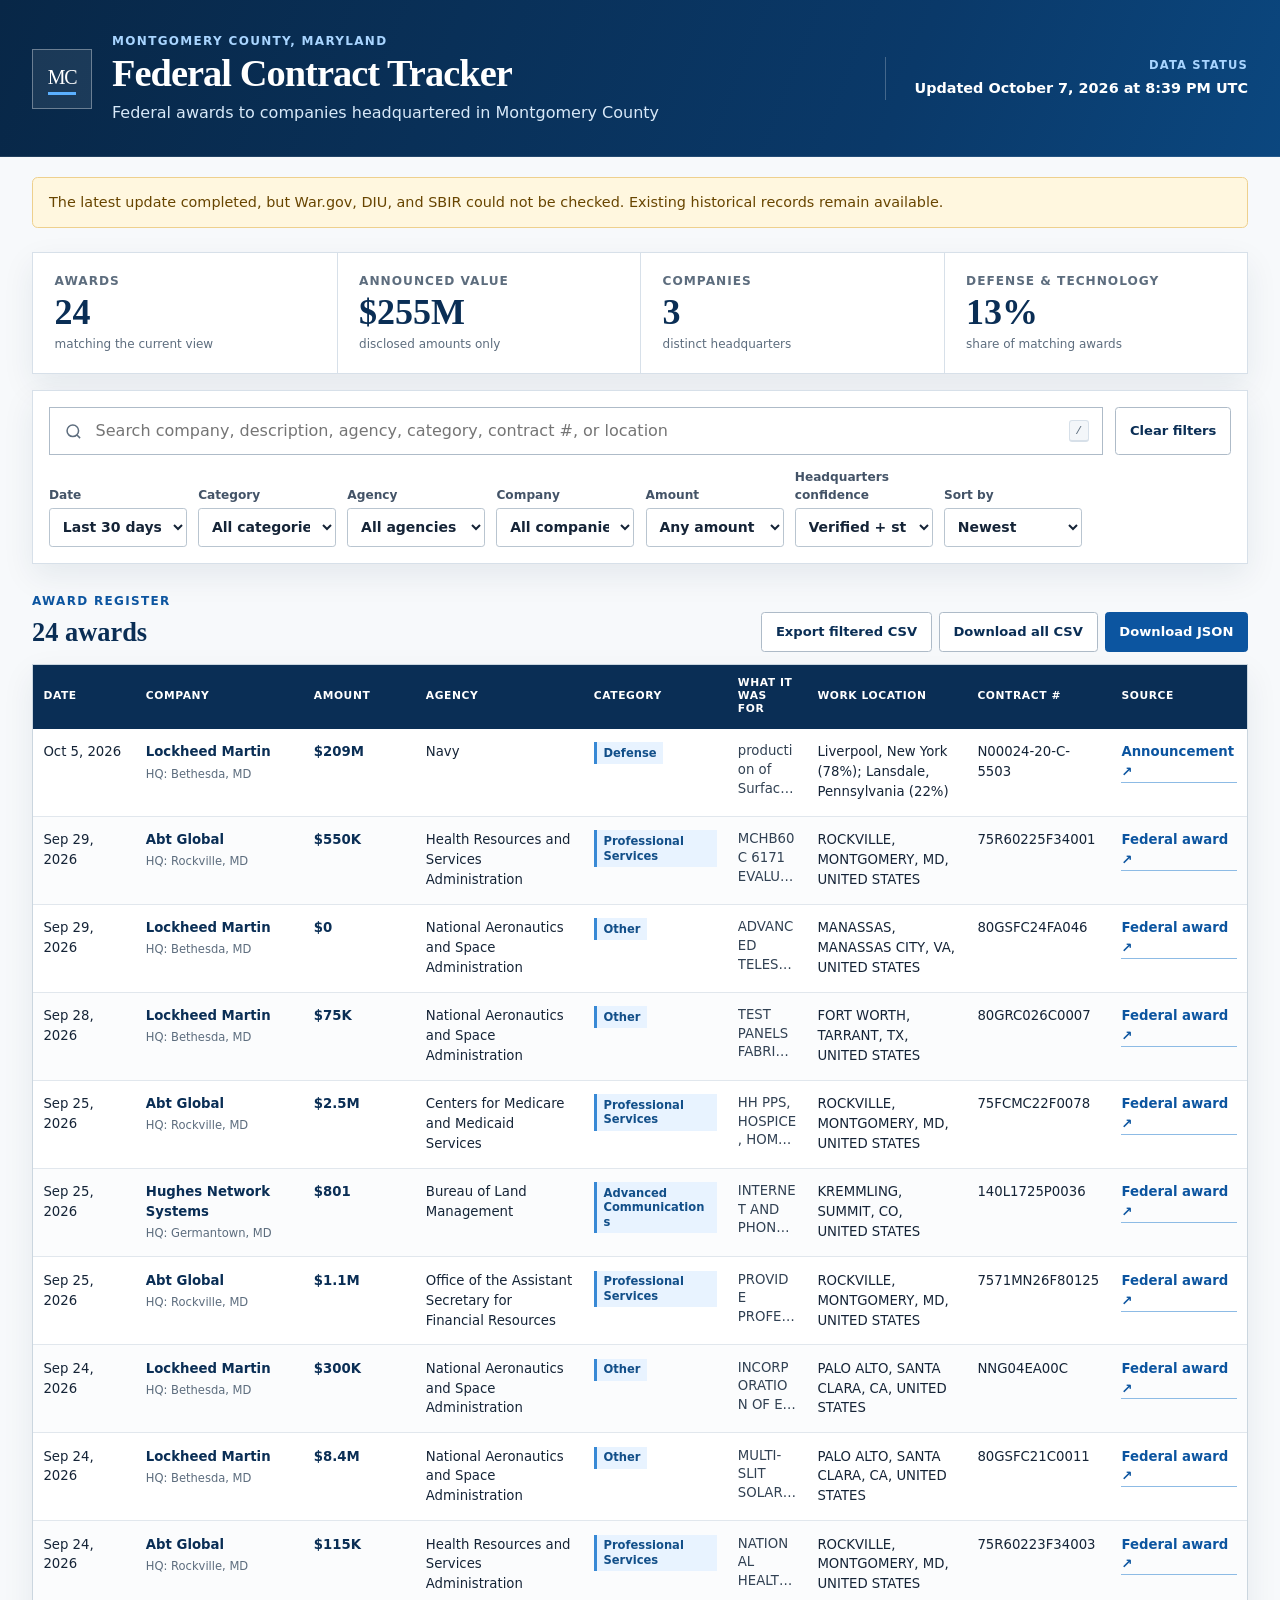
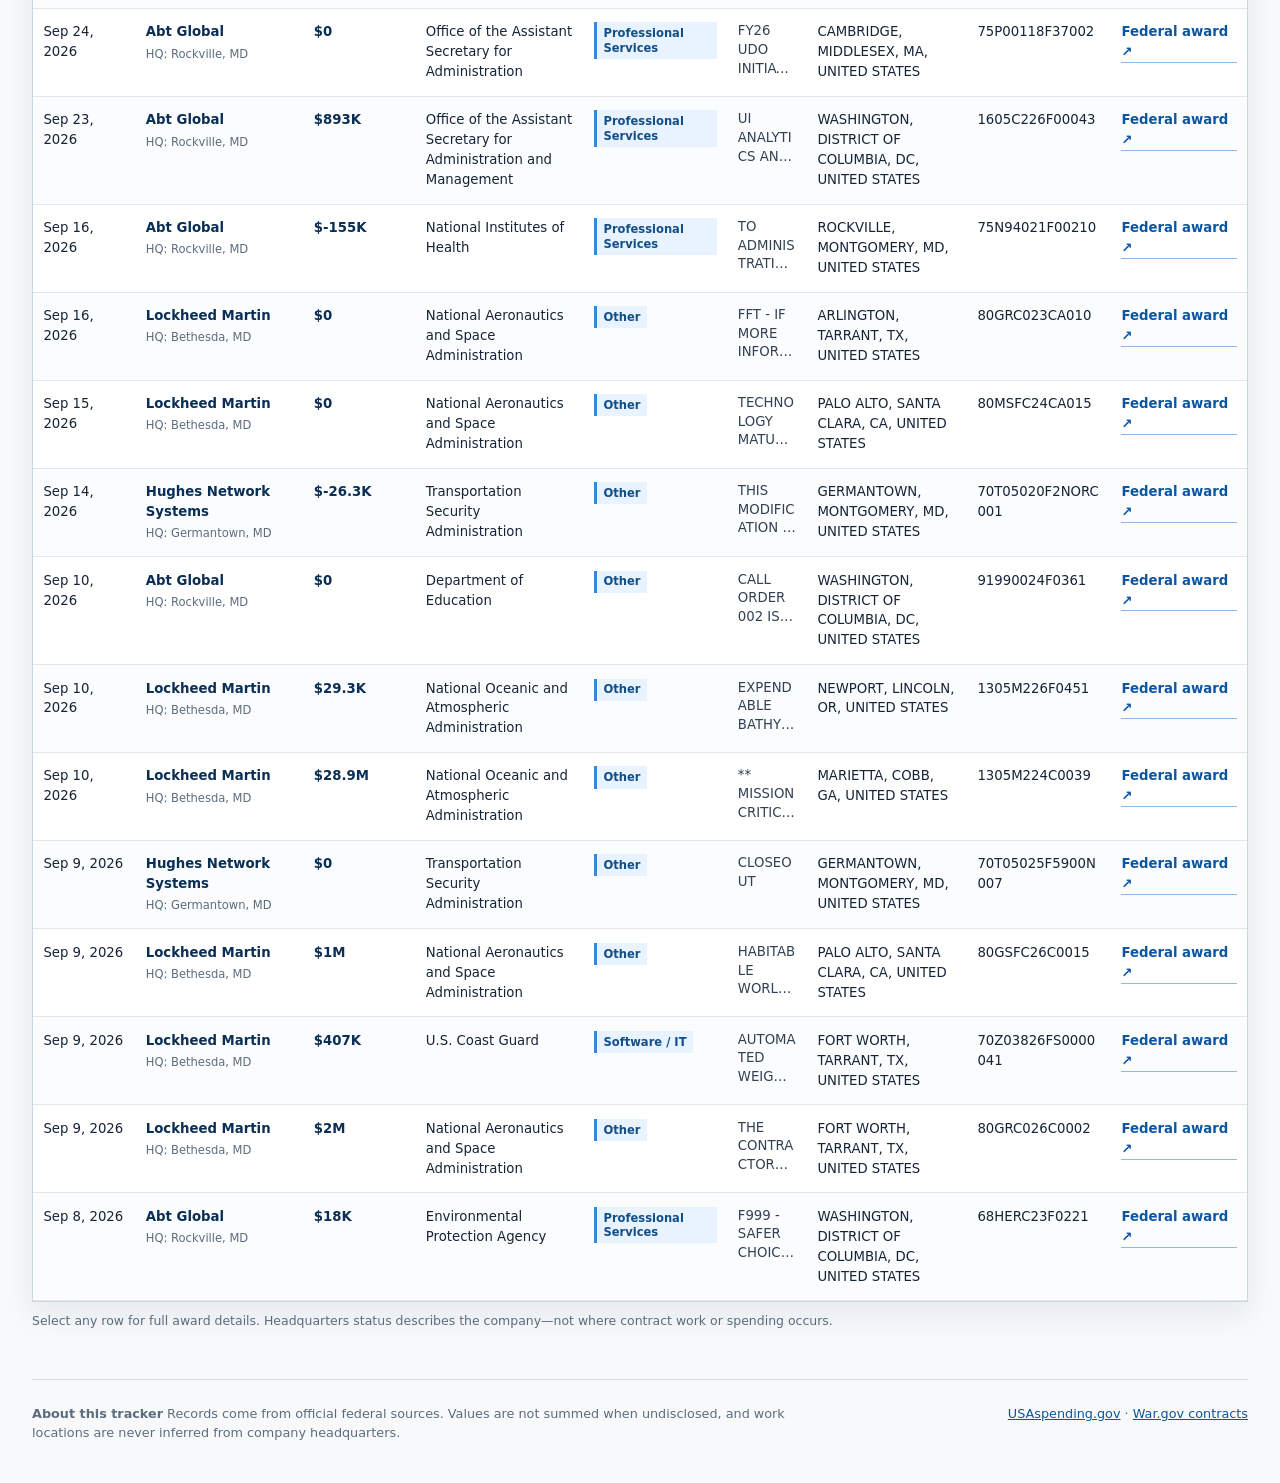
==== site/index.html @ dacb2fce "Initial public release" ====
<!doctype html>
<html lang="en">
<head>
  <meta charset="utf-8">
  <meta name="viewport" content="width=device-width, initial-scale=1">
  <meta name="description" content="Search federal awards to companies headquartered in Montgomery County, Maryland.">
  <title>Montgomery County Federal Contract Tracker</title>
  <link rel="icon" type="image/svg+xml" href="data:image/svg+xml,%3Csvg xmlns='http://www.w3.org/2000/svg' viewBox='0 0 32 32'%3E%3Crect width='32' height='32' rx='7' fill='%230b2f57'/%3E%3Cpath d='M8 9h16v4H8zm2 6h12v9H10z' fill='%23fff'/%3E%3Cpath d='M14 18h4v6h-4z' fill='%232c85df'/%3E%3C/svg%3E">
  <link rel="stylesheet" href="./styles.css?v=1.0.2">
  <script src="./app.js?v=1.0.3" defer></script>
</head>
<body>
  <a class="skip-link" href="#results">Skip to awards</a>
  <header class="masthead">
    <div class="brand-mark" aria-hidden="true"><span>MC</span></div>
    <div class="title-block">
      <p class="eyebrow">Montgomery County, Maryland</p>
      <h1>Federal Contract Tracker</h1>
      <p class="subtitle">Federal awards to companies headquartered in Montgomery County</p>
    </div>
    <div class="freshness" aria-live="polite">
      <span class="freshness-label">Data status</span>
      <strong id="last-updated">Loading…</strong>
    </div>
  </header>

  <main>
    <section class="status-banner" id="source-warning" hidden aria-live="polite"></section>

    <section class="metrics" aria-label="Filtered award summary">
      <article><span>Awards</span><strong id="metric-awards">—</strong><small>matching the current view</small></article>
      <article><span>Announced value</span><strong id="metric-value">—</strong><small>disclosed amounts only</small></article>
      <article><span>Companies</span><strong id="metric-companies">—</strong><small>distinct headquarters</small></article>
      <article><span>Defense &amp; technology</span><strong id="metric-tech">—</strong><small>share of matching awards</small></article>
    </section>

    <section class="workspace" aria-label="Contract search and filters">
      <div class="search-row">
        <label class="search-field">
          <span class="sr-only">Search contracts</span>
          <svg aria-hidden="true" viewBox="0 0 24 24"><path d="m21 21-4.4-4.4m2.4-5.1a7.5 7.5 0 1 1-15 0 7.5 7.5 0 0 1 15 0Z"/></svg>
          <input id="search" type="search" placeholder="Search company, description, agency, category, contract #, or location">
          <kbd>/</kbd>
        </label>
        <button class="secondary-button" id="clear-filters" type="button">Clear filters</button>
      </div>

      <div class="filters">
        <label>Date
          <select id="date-filter">
            <option value="30">Last 30 days</option><option value="0">Today</option><option value="7">Last 7 days</option>
            <option value="ytd">Year to date</option><option value="all">All time</option><option value="custom">Custom dates</option>
          </select>
        </label>
        <div class="custom-dates" id="custom-dates" hidden>
          <label>From<input id="date-from" type="date"></label>
          <label>To<input id="date-to" type="date"></label>
        </div>
        <label>Category<select id="category-filter"><option value="">All categories</option></select></label>
        <label>Agency<select id="agency-filter"><option value="">All agencies</option></select></label>
        <label>Company<select id="company-filter"><option value="">All companies</option></select></label>
        <label>Amount
          <select id="amount-filter"><option value="0">Any amount</option><option value="1000000">Over $1M</option><option value="10000000">Over $10M</option><option value="50000000">Over $50M</option><option value="100000000">Over $100M</option></select>
        </label>
        <label>Headquarters confidence
          <select id="hq-filter"><option value="verified">Verified only</option><option value="strong" selected>Verified + strong</option><option value="all">Include needs review</option></select>
        </label>
        <label>Sort by
          <select id="sort-filter"><option value="newest">Newest</option><option value="oldest">Oldest</option><option value="largest">Largest value</option><option value="smallest">Smallest value</option><option value="company">Company name</option><option value="agency">Agency</option></select>
        </label>
      </div>
    </section>

    <section class="results-section" id="results" tabindex="-1">
      <div class="results-heading">
        <div><p class="section-kicker">Award register</p><h2 id="result-count">Loading awards…</h2></div>
        <div class="download-actions">
          <button class="secondary-button" id="download-filtered" type="button">Export filtered CSV</button>
          <a class="secondary-button" id="download-csv" href="#" download>Download all CSV</a>
          <a class="primary-button" id="download-json" href="#" download>Download JSON</a>
        </div>
      </div>

      <div class="table-shell">
        <table>
          <thead><tr><th>Date</th><th>Company</th><th>Amount</th><th>Agency</th><th>Category</th><th>What it was for</th><th>Work location</th><th>Contract #</th><th>Source</th></tr></thead>
          <tbody id="contract-rows"></tbody>
        </table>
        <div class="empty-state" id="empty-state" hidden>
          <div aria-hidden="true">⌕</div><h3>No awards match this view</h3><p>Try a wider date range or clear one of the filters.</p>
        </div>
        <div class="loading-state" id="loading-state"><span></span><p>Loading federal award data…</p></div>
      </div>
      <p class="table-note">Select any row for full award details. Headquarters status describes the company—not where contract work or spending occurs.</p>
    </section>
  </main>

  <footer>
    <p><strong>About this tracker</strong> Records come from official federal sources. Values are not summed when undisclosed, and work locations are never inferred from company headquarters.</p>
    <p><a href="https://www.usaspending.gov/" target="_blank" rel="noopener noreferrer">USAspending.gov</a> · <a href="https://www.war.gov/News/Contracts/" target="_blank" rel="noopener noreferrer">War.gov contracts</a></p>
  </footer>

  <dialog id="detail-dialog" aria-labelledby="detail-title">
    <div class="dialog-topline"><span>Award detail</span><button id="dialog-close" type="button" aria-label="Close award details">×</button></div>
    <div id="detail-content"></div>
  </dialog>

  <template id="row-template">
    <tr tabindex="0" role="button" aria-label="Open award details">
      <td data-cell="date"></td><td data-cell="company"></td><td data-cell="amount"></td><td data-cell="agency"></td>
      <td data-cell="category"></td><td data-cell="description"></td><td data-cell="location"></td><td data-cell="contract"></td><td data-cell="source"></td>
    </tr>
  </template>
</body>
</html>
---- site/styles.css ----
:root {
  color-scheme: light;
  --ink: #152437;
  --muted: #5d6d7e;
  --navy: #0a2e55;
  --blue: #176bc2;
  --blue-dark: #0c55a0;
  --sky: #e8f3ff;
  --line: #d7e0e9;
  --soft: #f3f6f9;
  --white: #fff;
  --warning: #8b5c00;
  --warning-bg: #fff7df;
  --shadow: 0 12px 30px rgba(18, 48, 78, .08);
  font-family: Inter, ui-sans-serif, system-ui, -apple-system, BlinkMacSystemFont, "Segoe UI", sans-serif;
}
* { box-sizing: border-box; }
html { scroll-behavior: smooth; }
body { margin: 0; min-width: 320px; background: #f7f9fb; color: var(--ink); font-size: 1rem; line-height: 1.5; }
button, input, select { font: inherit; }
a { color: var(--blue-dark); }
button, a { -webkit-tap-highlight-color: transparent; }
.skip-link { position: fixed; z-index: 50; top: 1rem; left: 1rem; transform: translateY(-200%); background: var(--navy); color: white; padding: .65rem .9rem; border-radius: .35rem; }
.skip-link:focus { transform: none; }
.masthead { min-height: 9.5rem; padding: 2rem max(2rem, calc((100vw - 1500px)/2)); background: linear-gradient(112deg, #082747, #0a3969 70%, #0b477f); color: white; display: grid; grid-template-columns: auto 1fr auto; gap: 1.25rem; align-items: center; box-shadow: inset 0 -1px rgba(255,255,255,.1); }
.brand-mark { width: 3.75rem; height: 3.75rem; display: grid; place-items: center; border: 1px solid rgba(255,255,255,.35); background: rgba(255,255,255,.08); }
.brand-mark span { font-family: Georgia, serif; font-size: 1.25rem; letter-spacing: -.06em; border-bottom: 3px solid #5bb0ff; }
.eyebrow, .section-kicker { margin: 0 0 .2rem; text-transform: uppercase; letter-spacing: .11em; font-size: .75rem; font-weight: 800; }
.eyebrow { color: #a9d5ff; }
h1 { font-family: Georgia, "Times New Roman", serif; font-size: clamp(1.8rem, 3vw, 2.7rem); line-height: 1.08; margin: 0; font-weight: 600; letter-spacing: -.025em; }
.subtitle { margin: .4rem 0 0; color: #d8e9f9; }
.freshness { text-align: right; padding-left: 1.75rem; border-left: 1px solid rgba(255,255,255,.24); }
.freshness-label { display: block; color: #a9d5ff; text-transform: uppercase; letter-spacing: .1em; font-size: .72rem; font-weight: 800; }
.freshness strong { display: block; margin-top: .25rem; font-size: .9rem; }
main { width: min(1500px, calc(100% - 4rem)); margin: 0 auto; }
.status-banner { margin-top: 1.25rem; border: 1px solid #eed08d; background: var(--warning-bg); color: #684500; padding: .85rem 1rem; border-radius: .35rem; font-size: .9rem; }
.metrics { display: grid; grid-template-columns: repeat(4, 1fr); border: 1px solid var(--line); background: var(--white); box-shadow: var(--shadow); margin: 1.5rem 0 1rem; }
.metrics article { padding: 1.2rem 1.35rem; min-width: 0; }
.metrics article + article { border-left: 1px solid var(--line); }
.metrics span, .metrics small { display: block; color: var(--muted); }
.metrics span { font-size: .76rem; text-transform: uppercase; letter-spacing: .08em; font-weight: 800; }
.metrics strong { display: block; margin: .2rem 0 .15rem; color: var(--navy); font-family: Georgia, serif; font-size: clamp(1.65rem, 3vw, 2.25rem); font-variant-numeric: tabular-nums; line-height: 1.1; }
.metrics small { font-size: .75rem; }
.workspace { background: var(--white); border: 1px solid var(--line); padding: 1rem; box-shadow: var(--shadow); }
.search-row { display: grid; grid-template-columns: 1fr auto; gap: .75rem; }
.search-field { display: grid; grid-template-columns: 1.35rem 1fr auto; gap: .65rem; align-items: center; border: 1px solid #aebbc8; padding: 0 .85rem; background: white; }
.search-field:focus-within { outline: 3px solid rgba(23,107,194,.16); border-color: var(--blue); }
.search-field svg { width: 1.15rem; fill: none; stroke: var(--muted); stroke-width: 2; }
.search-field input { min-width: 0; border: 0; outline: 0; padding: .7rem 0; color: var(--ink); }
kbd { border: 1px solid var(--line); border-bottom-width: 2px; background: var(--soft); color: var(--muted); border-radius: .2rem; padding: .05rem .35rem; font-size: .72rem; }
.filters { display: grid; grid-template-columns: repeat(8, minmax(8rem, 1fr)); gap: .7rem; margin-top: .8rem; align-items: end; }
.filters label { min-width: 0; display: grid; gap: .25rem; color: #435367; font-size: .76rem; font-weight: 750; }
select, input[type="date"] { width: 100%; min-height: 2.4rem; border: 1px solid #b9c5d0; border-radius: .2rem; background: white; color: var(--ink); padding: .45rem .55rem; font-size: .875rem; }
select:focus, input:focus, button:focus-visible, a:focus-visible, tr:focus-visible { outline: 3px solid rgba(23,107,194,.22); outline-offset: 1px; }
.custom-dates { display: grid; grid-template-columns: 1fr 1fr; gap: .5rem; grid-column: span 2; }
.primary-button, .secondary-button { min-height: 2.55rem; display: inline-flex; align-items: center; justify-content: center; padding: .55rem .85rem; border-radius: .22rem; font-size: .82rem; font-weight: 780; text-decoration: none; cursor: pointer; white-space: nowrap; }
.primary-button { background: var(--blue-dark); border: 1px solid var(--blue-dark); color: white; }
.primary-button:hover { background: #064680; }
.secondary-button { background: white; border: 1px solid #aebbc8; color: var(--navy); }
.secondary-button:hover { background: var(--soft); }
.results-section { margin-top: 1.75rem; }
.results-heading { display: flex; justify-content: space-between; align-items: end; gap: 1rem; margin-bottom: .7rem; }
.section-kicker { color: var(--blue-dark); }
h2 { margin: .05rem 0 0; color: var(--navy); font-family: Georgia, serif; font-size: 1.65rem; font-weight: 600; }
.download-actions { display: flex; flex-wrap: wrap; gap: .45rem; justify-content: flex-end; }
.table-shell { position: relative; min-height: 18rem; background: white; border: 1px solid #cbd6df; overflow-x: auto; box-shadow: var(--shadow); }
table { width: 100%; border-collapse: collapse; table-layout: fixed; font-size: .83rem; }
thead { background: var(--navy); color: white; position: sticky; top: 0; z-index: 1; }
th { padding: .8rem .65rem; text-align: left; text-transform: uppercase; letter-spacing: .055em; font-size: .67rem; line-height: 1.2; }
th:nth-child(1) { width: 6.4rem; } th:nth-child(2) { width: 10.5rem; } th:nth-child(3) { width: 7rem; } th:nth-child(4) { width: 10.5rem; }
th:nth-child(5) { width: 9rem; } th:nth-child(6) { width: 22%; } th:nth-child(7) { width: 10rem; } th:nth-child(8) { width: 9rem; } th:nth-child(9) { width: 8.5rem; }
tbody tr { border-bottom: 1px solid #e1e7ed; cursor: pointer; transition: background .12s ease; }
tbody tr:nth-child(even) { background: #fbfcfd; }
tbody tr:hover, tbody tr:focus { background: #edf6ff; }
td { padding: .85rem .65rem; vertical-align: top; overflow-wrap: anywhere; }
td[data-cell="amount"] { color: var(--navy); font-weight: 800; font-variant-numeric: tabular-nums; white-space: nowrap; }
.company-name { color: var(--navy); font-weight: 800; }
.hq-mini { display: block; margin-top: .2rem; color: var(--muted); font-size: .72rem; }
.category-tag { display: inline-block; background: var(--sky); color: #124f89; border-left: 3px solid #3889d5; padding: .24rem .42rem; font-size: .72rem; font-weight: 750; line-height: 1.25; }
.description-cell { color: #314153; line-height: 1.4; display: -webkit-box; -webkit-line-clamp: 3; -webkit-box-orient: vertical; overflow: hidden; }
.source-link { display: inline-flex; color: var(--blue-dark); font-weight: 780; text-decoration: none; border-bottom: 1px solid #8dbbe5; }
.source-link:hover { border-bottom-color: var(--blue-dark); }
.empty-state, .loading-state { min-height: 18rem; display: grid; align-content: center; justify-items: center; text-align: center; padding: 2rem; color: var(--muted); }
.empty-state div { font-size: 2rem; color: var(--blue); }
.empty-state h3 { margin: .5rem 0 0; color: var(--navy); }
.empty-state p, .loading-state p { margin: .25rem 0 0; }
.loading-state span { width: 1.75rem; height: 1.75rem; border: 3px solid #cde2f5; border-top-color: var(--blue); border-radius: 50%; animation: spin .75s linear infinite; }
@keyframes spin { to { transform: rotate(360deg); } }
.table-note { margin: .65rem 0 0; color: var(--muted); font-size: .78rem; }
footer { width: min(1500px, calc(100% - 4rem)); margin: 3rem auto 0; padding: 1.5rem 0 2.5rem; border-top: 1px solid var(--line); color: var(--muted); display: flex; justify-content: space-between; gap: 2rem; font-size: .8rem; }
footer p { max-width: 50rem; margin: 0; }
dialog { width: min(900px, calc(100% - 2rem)); max-height: calc(100vh - 2rem); border: 0; padding: 0; color: var(--ink); box-shadow: 0 30px 80px rgba(6,31,58,.35); }
dialog::backdrop { background: rgba(4,22,41,.63); backdrop-filter: blur(2px); }
.dialog-topline { display: flex; align-items: center; justify-content: space-between; padding: .7rem 1.15rem; background: var(--navy); color: white; text-transform: uppercase; letter-spacing: .09em; font-size: .72rem; font-weight: 800; }
.dialog-topline button { width: 2rem; height: 2rem; border: 0; color: white; background: transparent; font-size: 1.7rem; line-height: 1; cursor: pointer; }
.detail-body { padding: 1.5rem; }
.detail-title-row { display: flex; justify-content: space-between; align-items: start; gap: 1.2rem; padding-bottom: 1.25rem; border-bottom: 1px solid var(--line); }
.detail-title-row h2 { font-size: 2rem; }
.detail-title-row p { margin: .35rem 0 0; color: var(--muted); }
.detail-amount { font-family: Georgia, serif; font-size: 2rem; color: var(--navy); font-weight: 700; white-space: nowrap; }
.detail-grid { display: grid; grid-template-columns: repeat(3, 1fr); gap: 0; border: 1px solid var(--line); margin: 1.25rem 0; }
.detail-field { padding: .8rem; min-width: 0; border-right: 1px solid var(--line); border-bottom: 1px solid var(--line); }
.detail-field:nth-child(3n) { border-right: 0; }
.detail-field dt { color: var(--muted); text-transform: uppercase; letter-spacing: .07em; font-size: .68rem; font-weight: 800; }
.detail-field dd { margin: .2rem 0 0; overflow-wrap: anywhere; font-size: .9rem; }
.detail-description h3, .source-list h3 { color: var(--navy); margin: 0 0 .35rem; font-family: Georgia, serif; }
.detail-description p { margin: 0; }
.source-list { margin-top: 1.25rem; padding-top: 1.1rem; border-top: 1px solid var(--line); }
.source-list-links { display: flex; flex-wrap: wrap; gap: .55rem; margin-top: .6rem; }
.confidence { display: inline-block; border-radius: 99px; padding: .12rem .45rem; background: #e8f4ed; color: #28613d; font-size: .76rem; font-weight: 800; text-transform: capitalize; }
.sr-only { position: absolute; width: 1px; height: 1px; padding: 0; margin: -1px; overflow: hidden; clip: rect(0,0,0,0); white-space: nowrap; border: 0; }
[hidden] { display: none !important; }
@media (max-width: 1180px) {
  .filters { grid-template-columns: repeat(4, 1fr); }
  table { min-width: 1180px; }
}
@media (max-width: 760px) {
  .masthead { padding: 1.35rem 1rem; grid-template-columns: auto 1fr; min-height: 0; }
  .brand-mark { width: 3rem; height: 3rem; }
  .freshness { grid-column: 1 / -1; border: 0; border-top: 1px solid rgba(255,255,255,.2); padding: .65rem 0 0; text-align: left; display: flex; gap: .55rem; align-items: baseline; }
  .freshness strong { margin: 0; }
  main, footer { width: min(100% - 1.25rem, 1500px); }
  .metrics { grid-template-columns: 1fr 1fr; }
  .metrics article:nth-child(3) { border-left: 0; border-top: 1px solid var(--line); }
  .metrics article:nth-child(4) { border-top: 1px solid var(--line); }
  .metrics article { padding: .9rem; }
  .search-row { grid-template-columns: 1fr; }
  .filters { grid-template-columns: 1fr 1fr; }
  .custom-dates { grid-column: span 2; }
  .results-heading { align-items: start; flex-direction: column; }
  .download-actions { justify-content: flex-start; }
  .table-shell { overflow: visible; border: 0; background: transparent; box-shadow: none; }
  table, tbody { display: block; min-width: 0; }
  thead { display: none; }
  tbody { display: grid; gap: .7rem; }
  tbody tr { display: grid; grid-template-columns: 1fr auto; gap: .55rem 1rem; padding: 1rem; background: white !important; border: 1px solid var(--line); box-shadow: 0 5px 15px rgba(18,48,78,.05); }
  td { display: block; padding: 0; }
  td[data-cell="date"] { color: var(--muted); font-size: .75rem; }
  td[data-cell="company"] { grid-column: 1; font-size: 1rem; }
  td[data-cell="amount"] { grid-column: 2; grid-row: 1 / span 2; font-size: 1.1rem; }
  td[data-cell="agency"], td[data-cell="category"] { grid-column: span 1; }
  td[data-cell="description"], td[data-cell="location"] { grid-column: 1 / -1; }
  td[data-cell="contract"] { color: var(--muted); font-size: .75rem; }
  td[data-cell="source"] { text-align: right; }
  .detail-title-row { display: block; }
  .detail-amount { margin-top: .8rem; }
  .detail-grid { grid-template-columns: 1fr 1fr; }
  .detail-field:nth-child(3n) { border-right: 1px solid var(--line); }
  .detail-field:nth-child(2n) { border-right: 0; }
  footer { display: block; }
  footer p + p { margin-top: .75rem; }
}
@media (max-width: 470px) {
  .subtitle { font-size: .84rem; }
  .filters { grid-template-columns: 1fr; }
  .custom-dates { grid-column: 1; }
  .detail-grid { grid-template-columns: 1fr; }
  .detail-field, .detail-field:nth-child(3n) { border-right: 0; }
}
@media (prefers-reduced-motion: reduce) { * { scroll-behavior: auto !important; } .loading-state span { animation-duration: 1.5s; } }
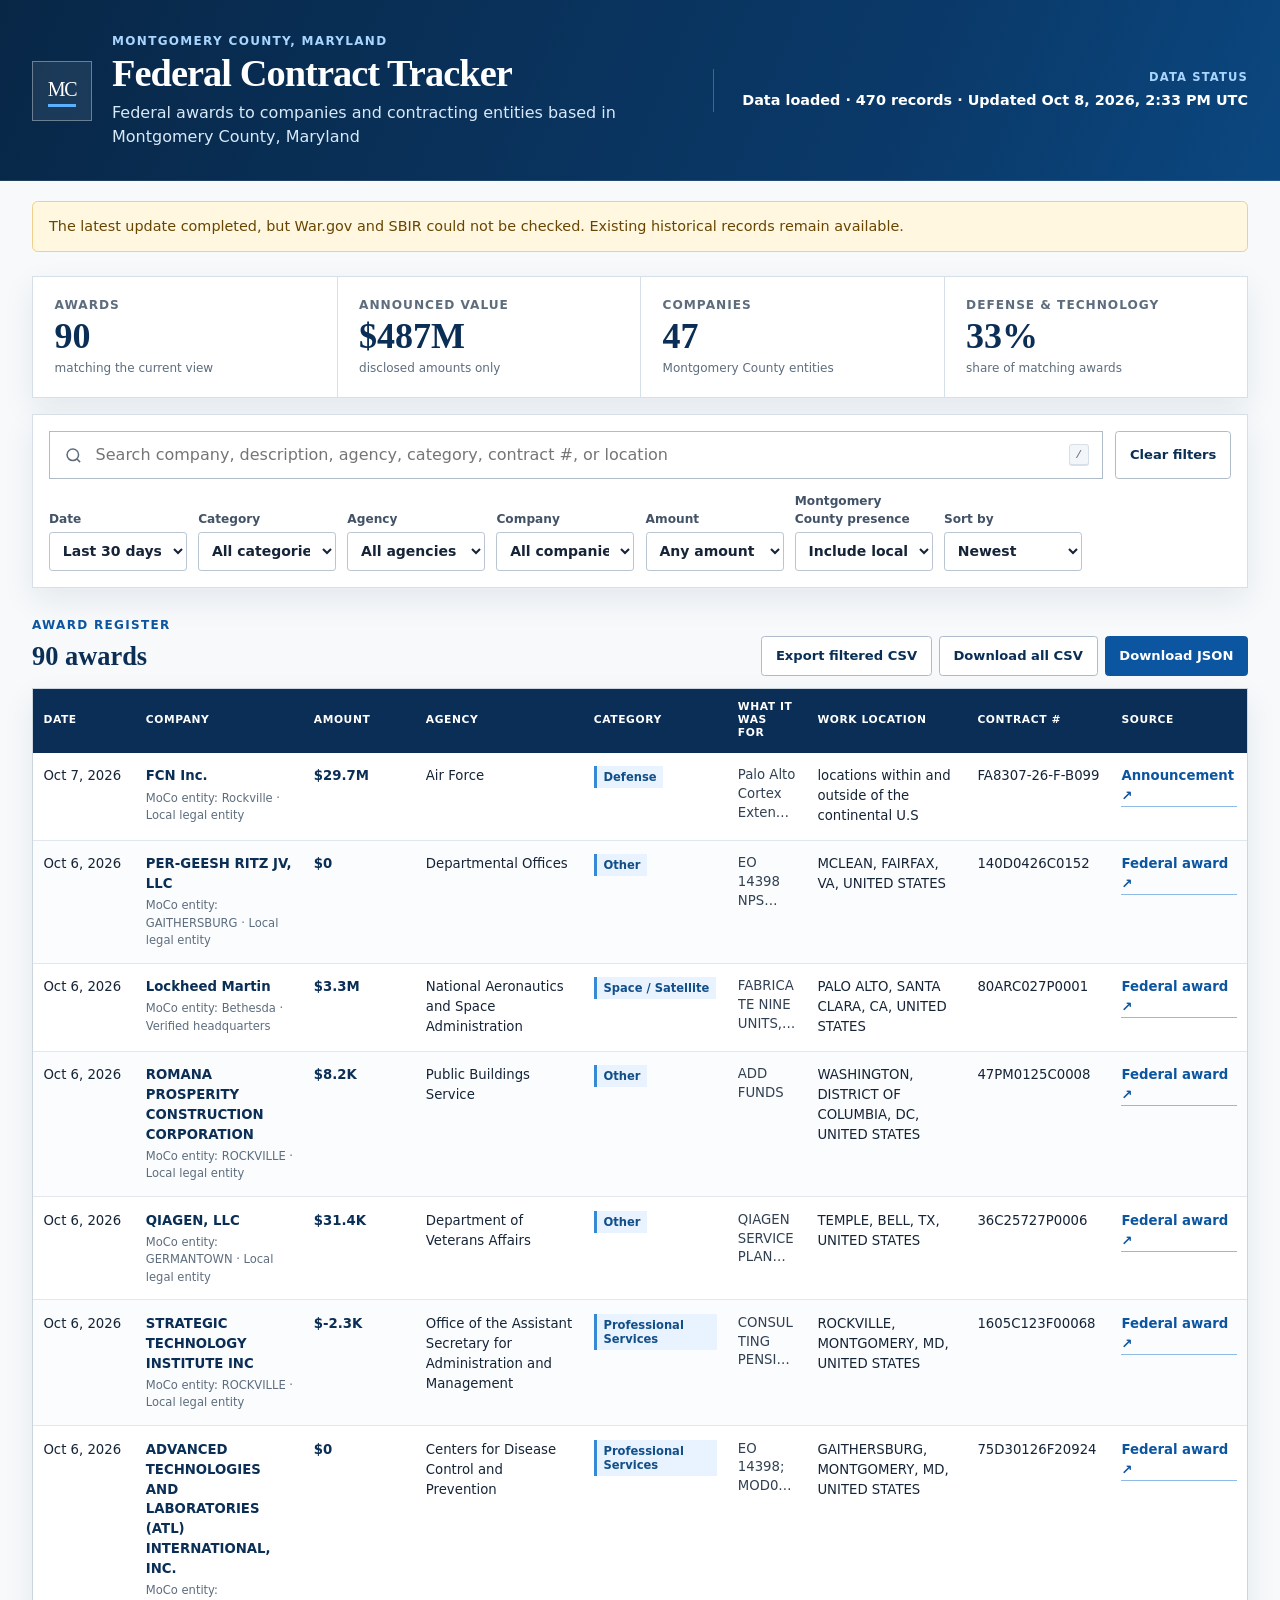
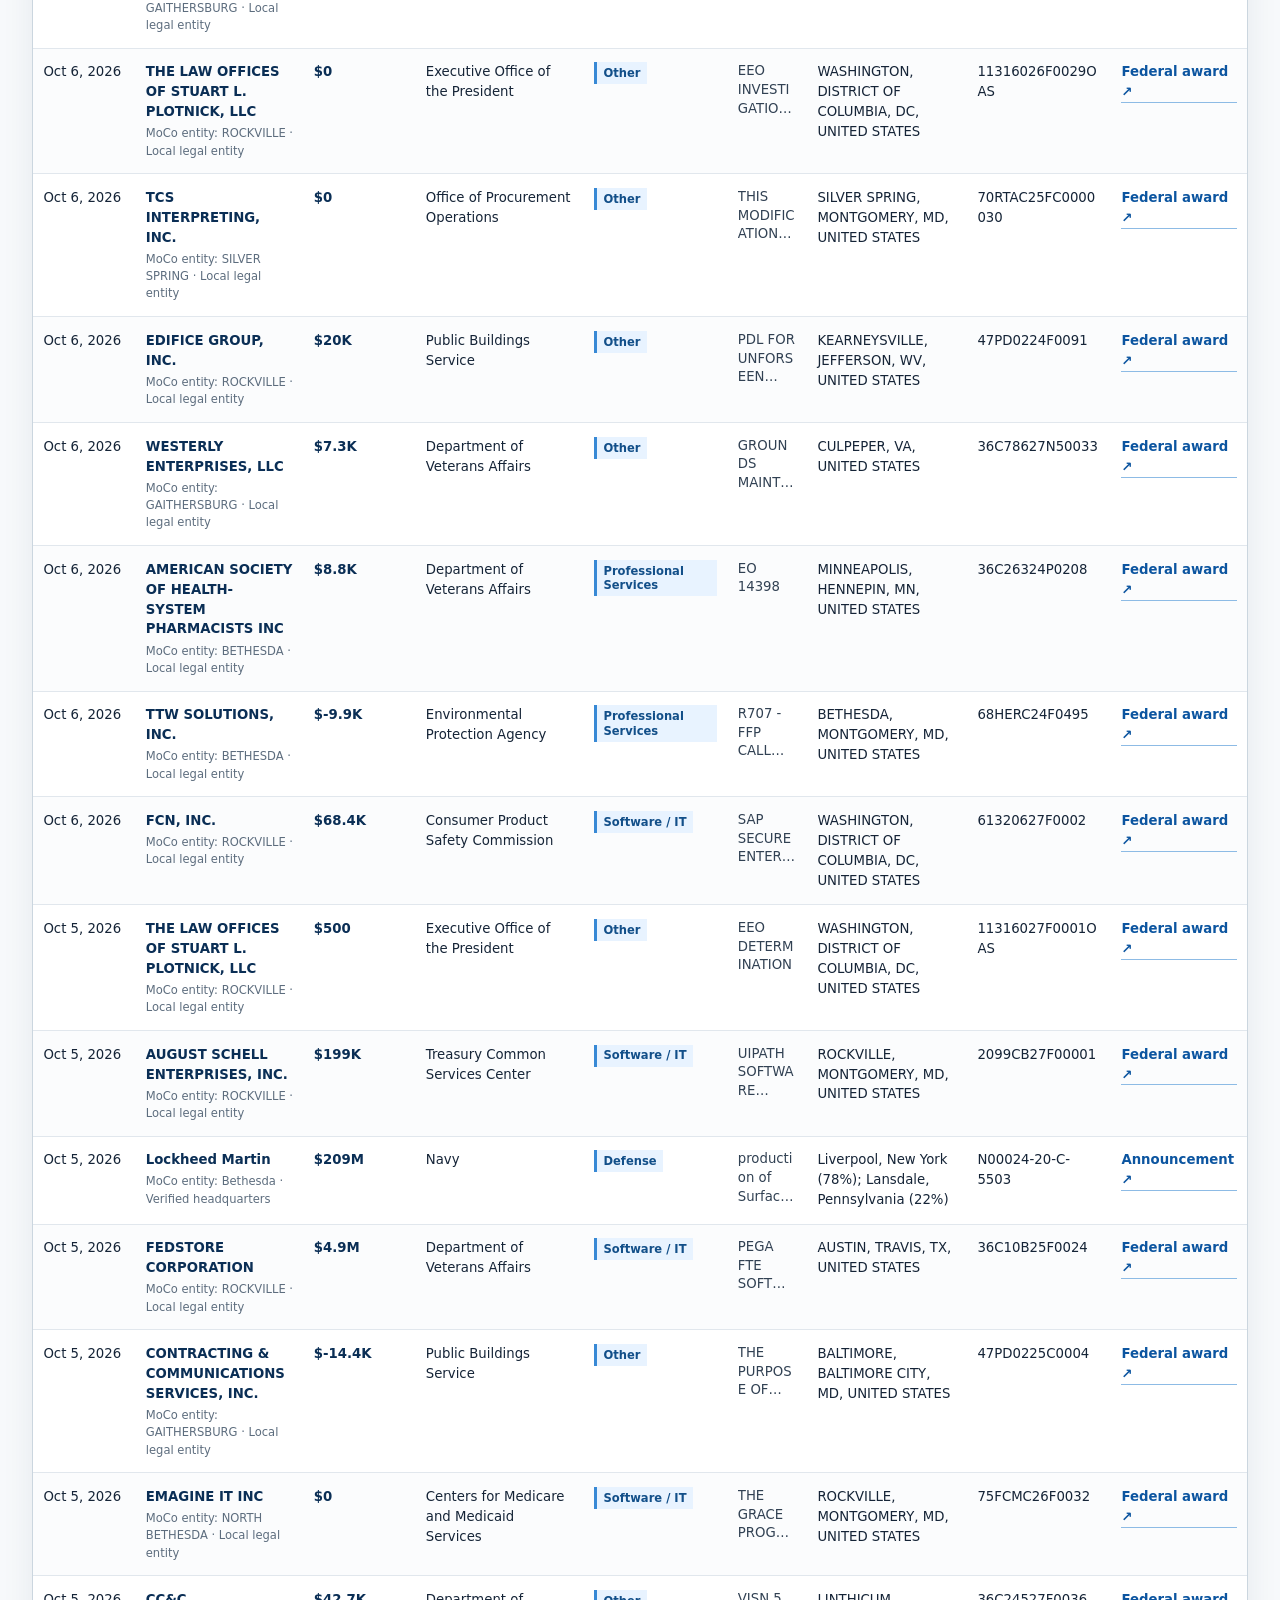
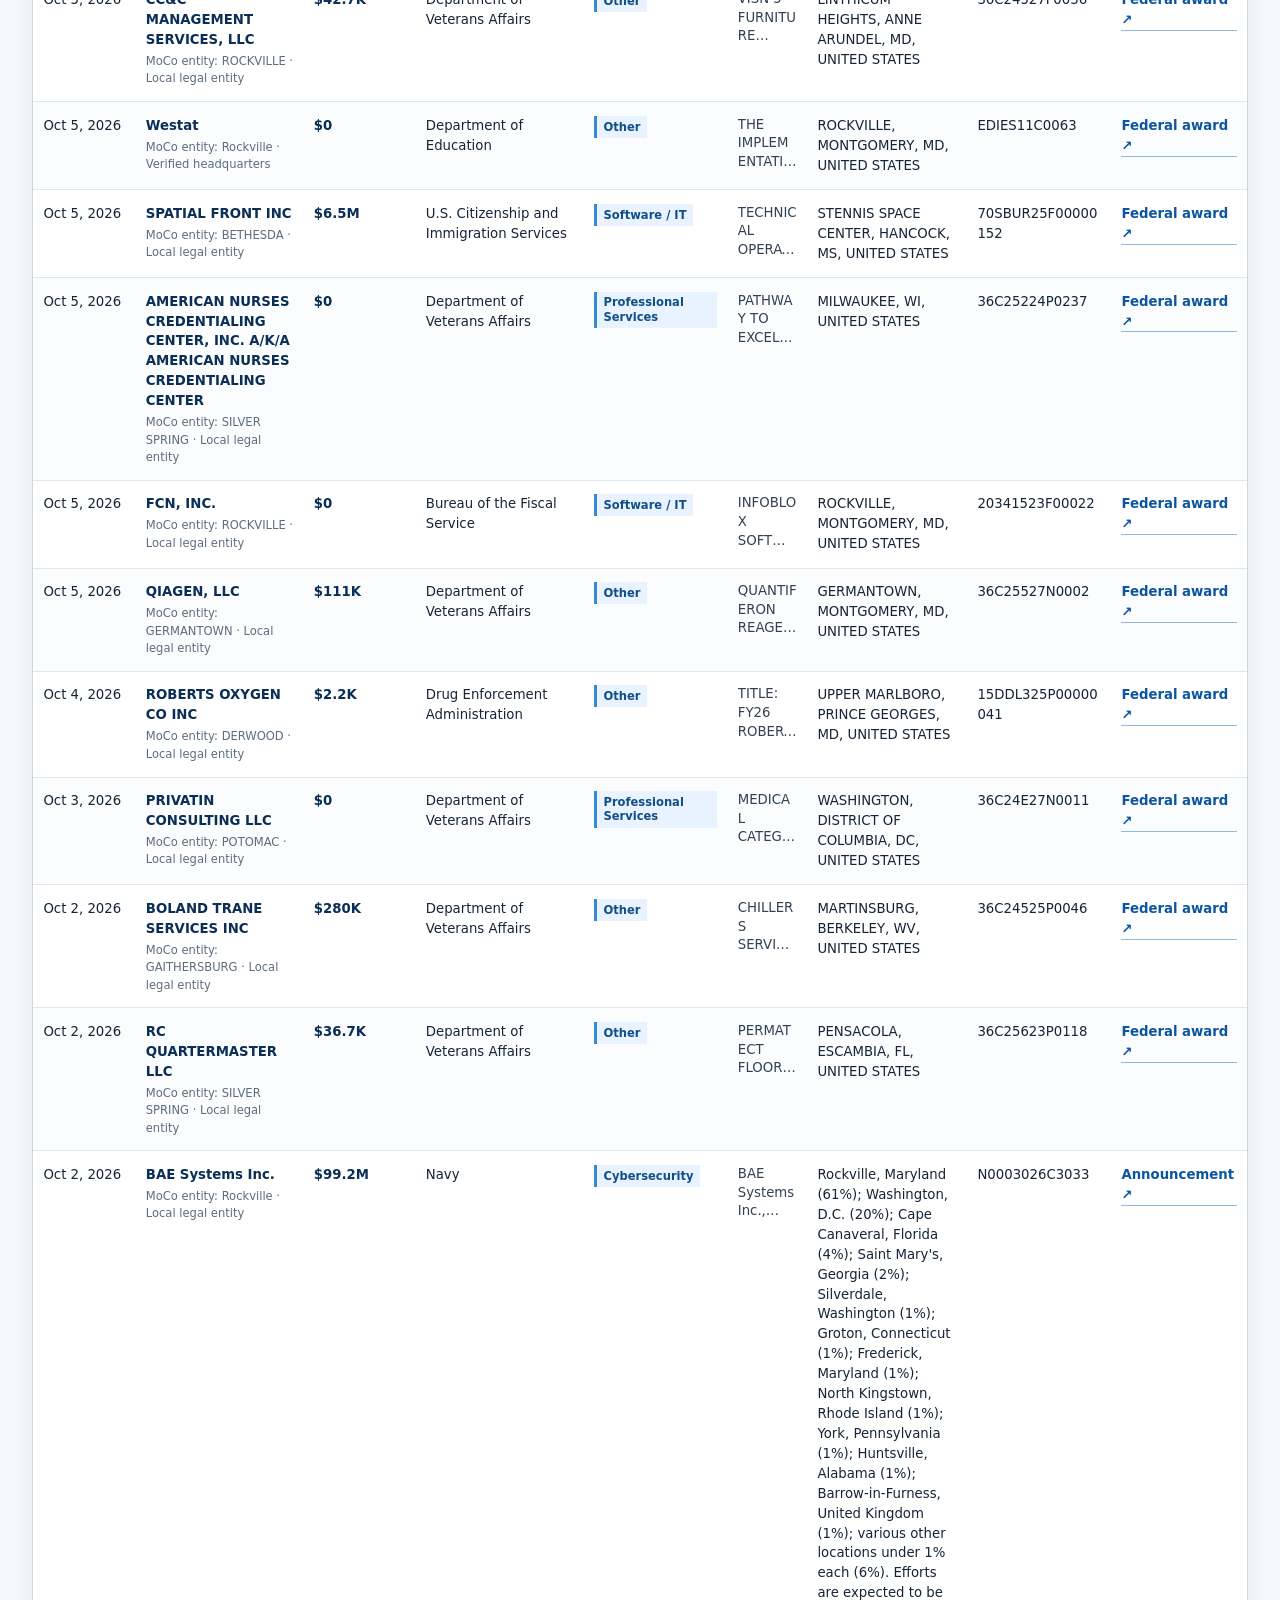
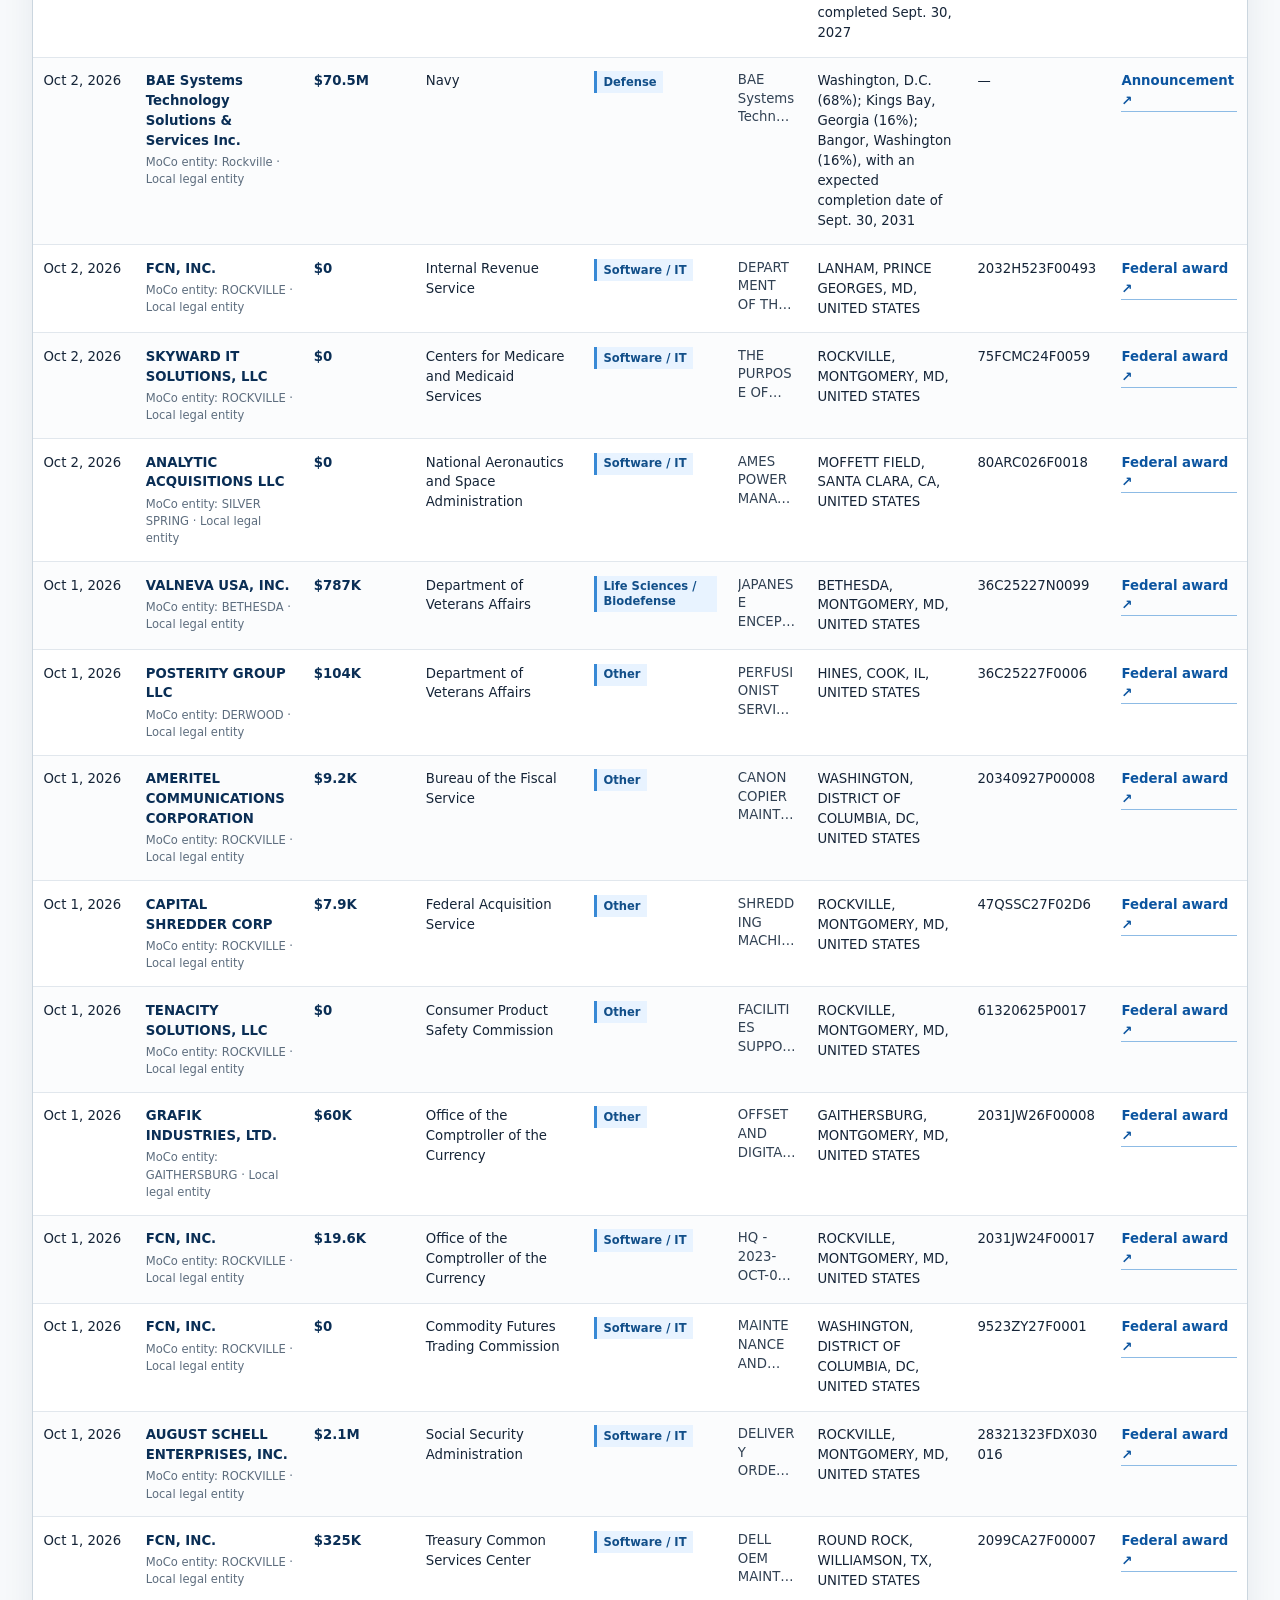
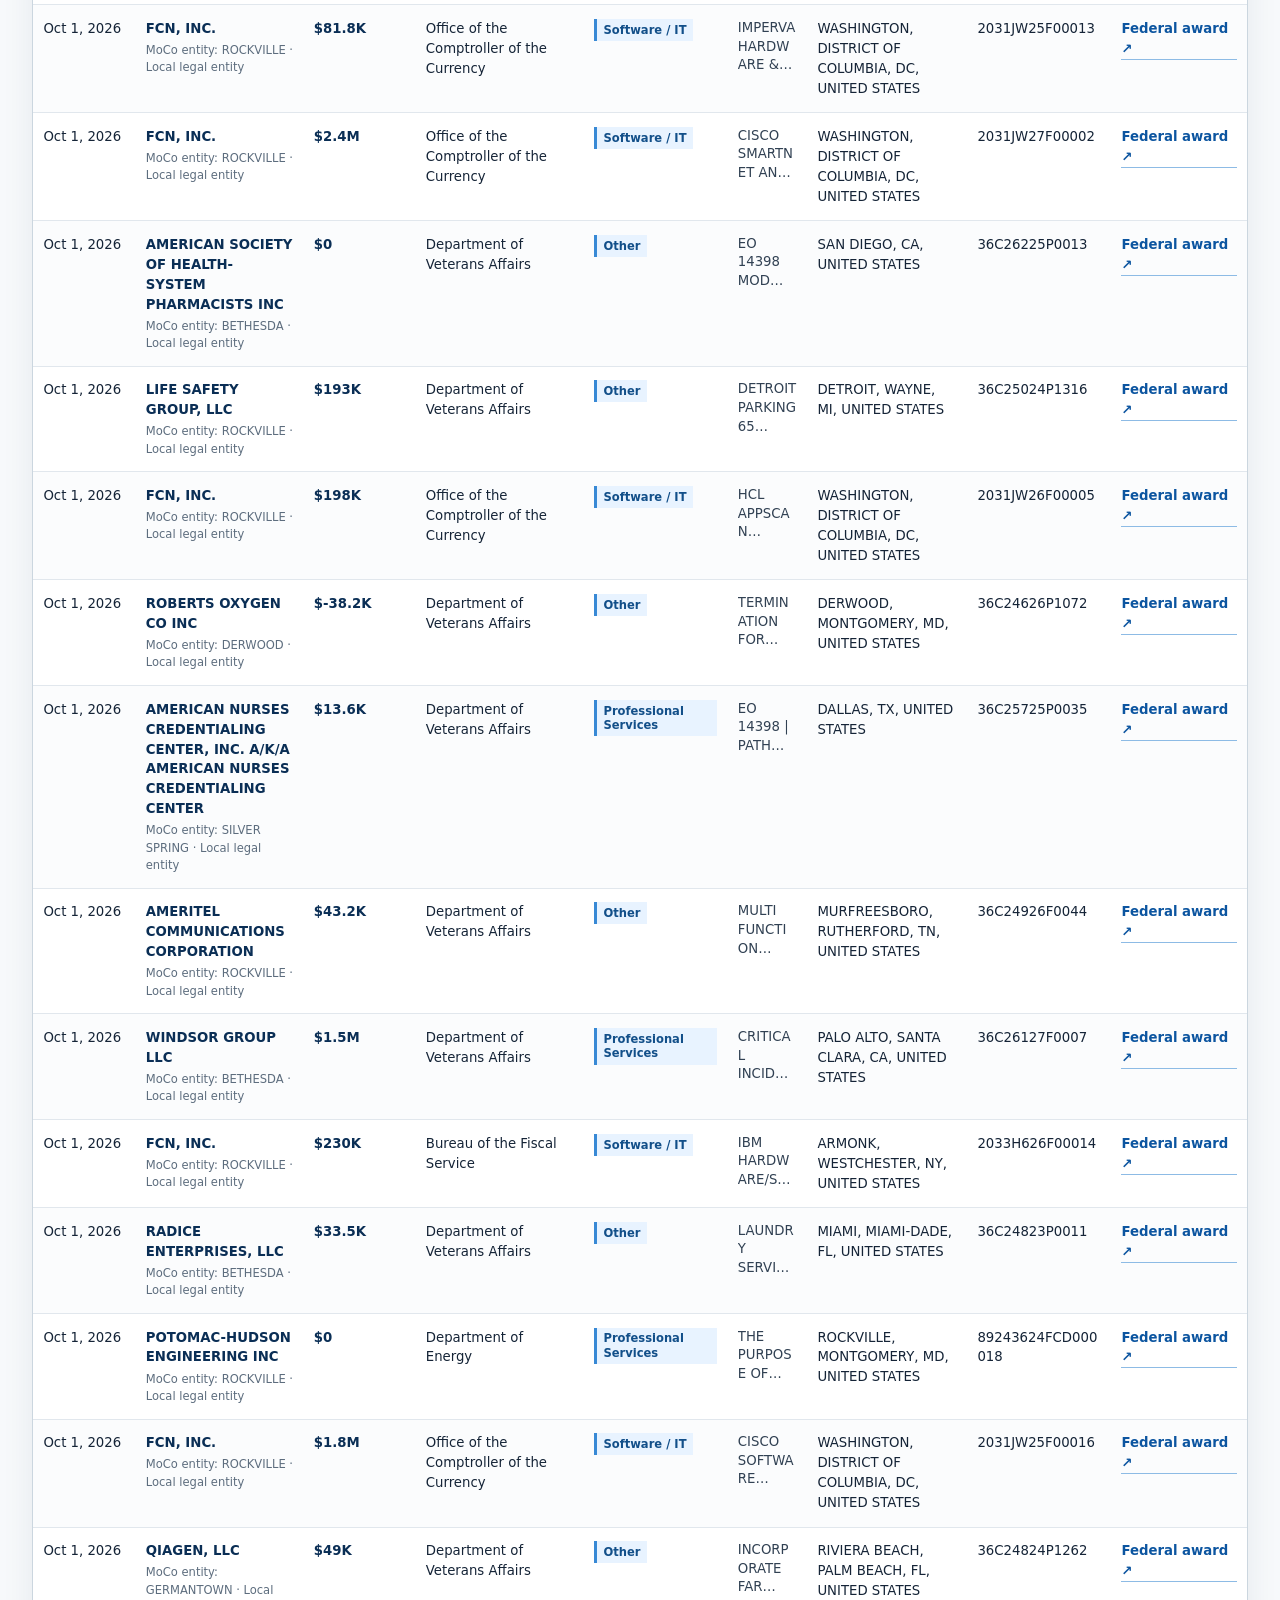
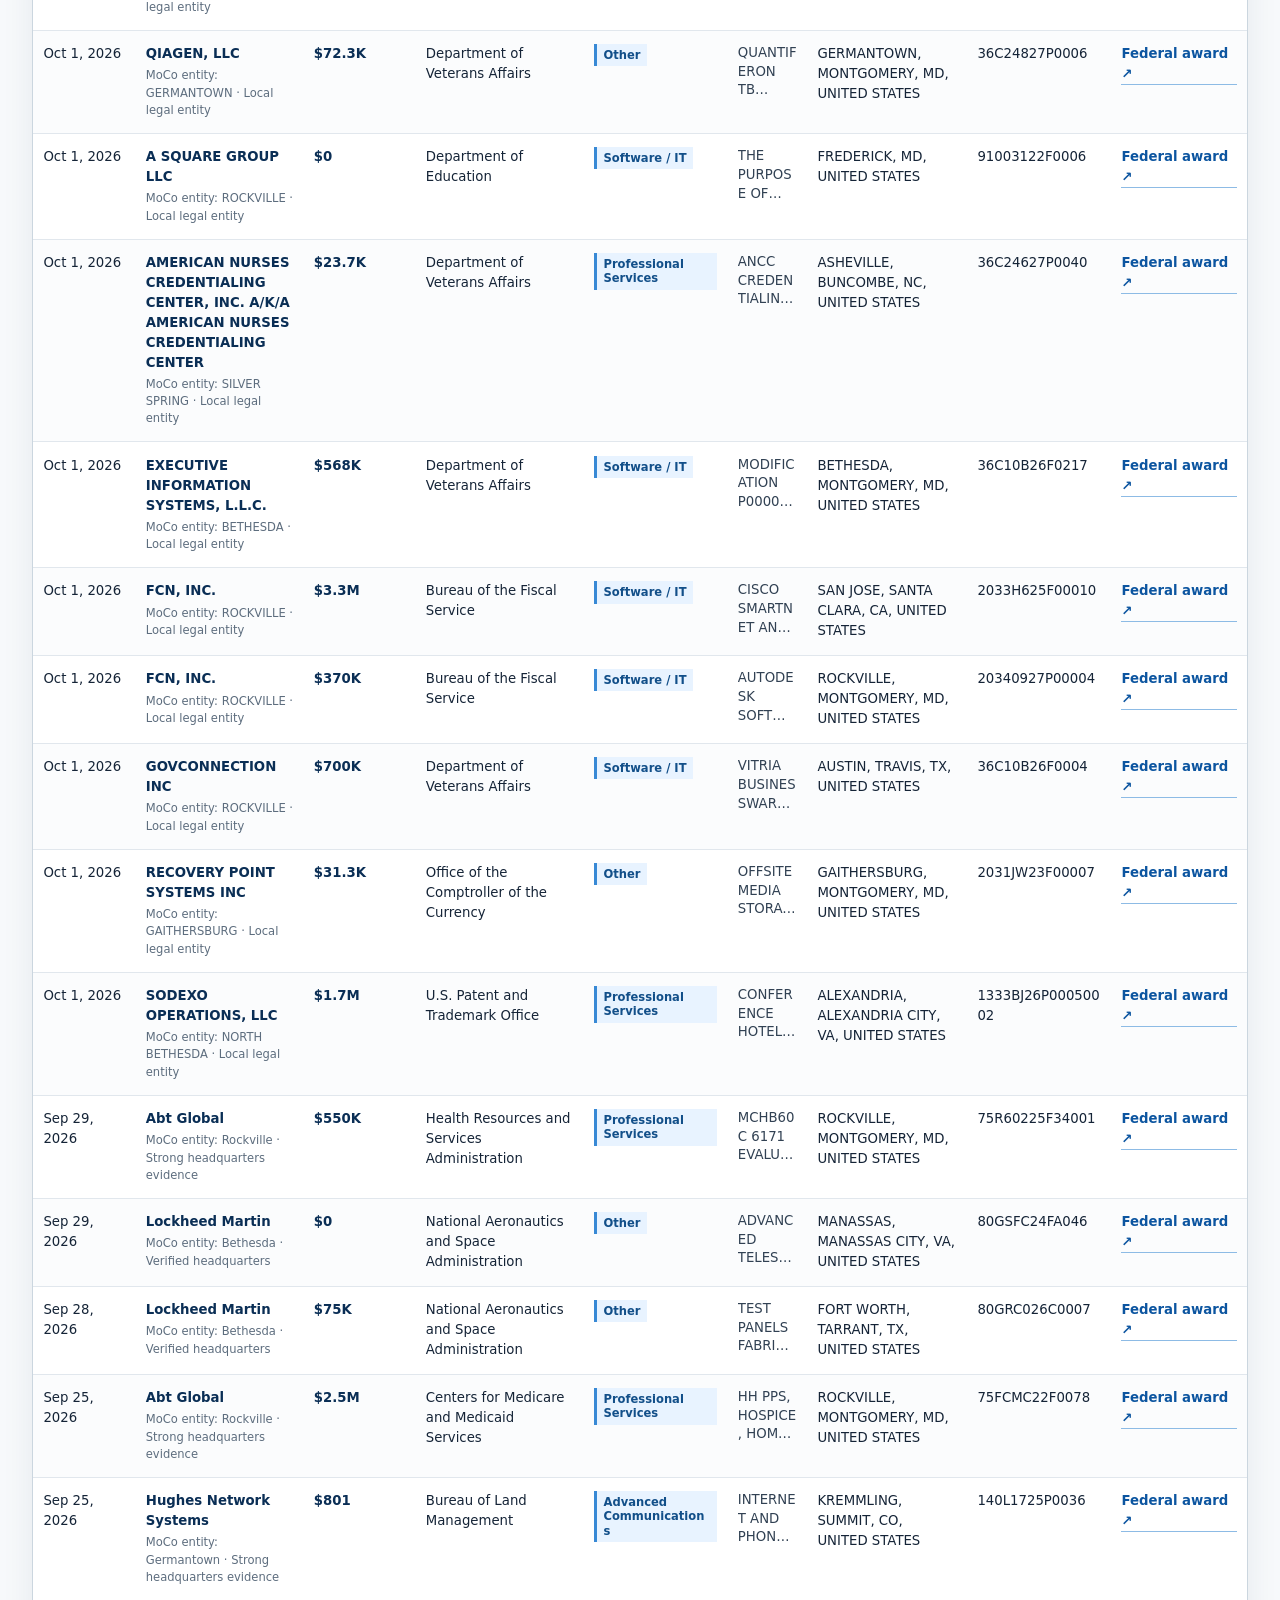
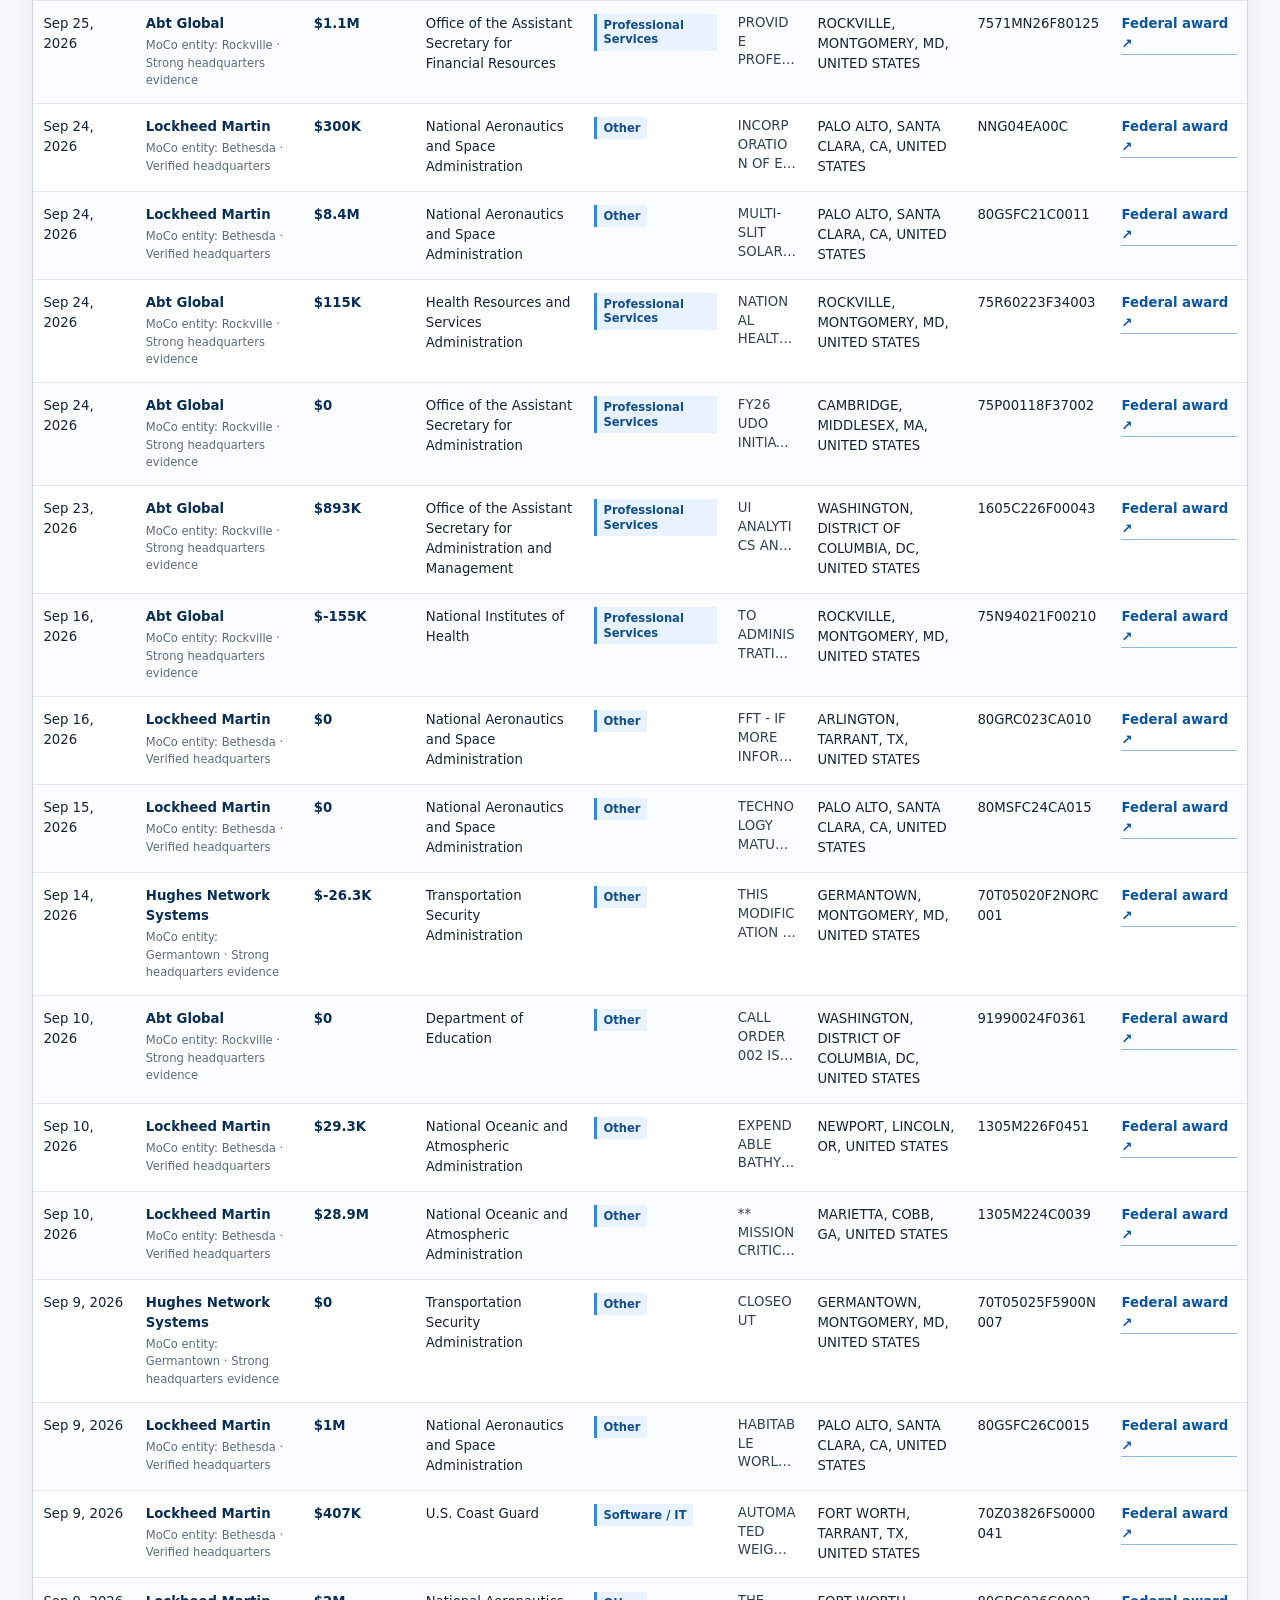
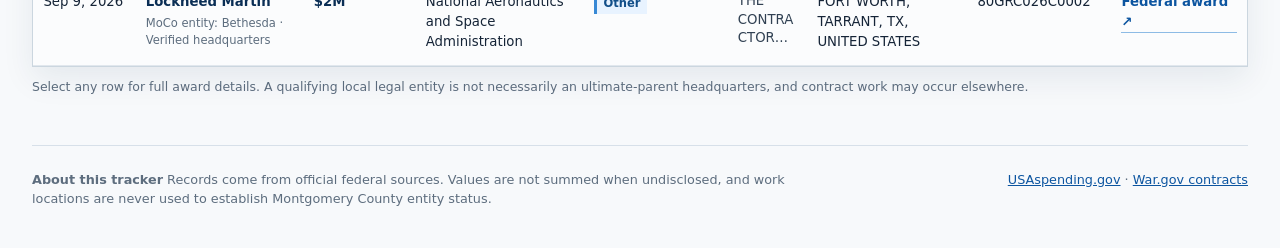
==== commit 8a84b772: "Expand Montgomery County award discovery" ====
--- a/site/index.html
+++ b/site/index.html
@@ -16,7 +16,7 @@
     <div class="title-block">
       <p class="eyebrow">Montgomery County, Maryland</p>
       <h1>Federal Contract Tracker</h1>
-      <p class="subtitle">Federal awards to companies headquartered in Montgomery County</p>
+      <p class="subtitle">Federal awards to companies and contracting entities based in Montgomery County, Maryland</p>
     </div>
     <div class="freshness" aria-live="polite">
       <span class="freshness-label">Data status</span>
@@ -26,11 +26,20 @@
 
   <main>
     <section class="status-banner" id="source-warning" hidden aria-live="polite"></section>
+    <section class="load-diagnostics" id="load-diagnostics" hidden role="alert">
+      <div>
+        <p class="section-kicker">Load diagnostics</p>
+        <h2>Federal award data could not be loaded</h2>
+        <p id="load-diagnostics-summary">The attempted data files and response details are shown below.</p>
+        <ul id="load-diagnostics-list"></ul>
+      </div>
+      <button class="primary-button" id="retry-load" type="button">Retry data load</button>
+    </section>
 
     <section class="metrics" aria-label="Filtered award summary">
       <article><span>Awards</span><strong id="metric-awards">—</strong><small>matching the current view</small></article>
       <article><span>Announced value</span><strong id="metric-value">—</strong><small>disclosed amounts only</small></article>
-      <article><span>Companies</span><strong id="metric-companies">—</strong><small>distinct headquarters</small></article>
+      <article><span>Companies</span><strong id="metric-companies">—</strong><small>Montgomery County entities</small></article>
       <article><span>Defense &amp; technology</span><strong id="metric-tech">—</strong><small>share of matching awards</small></article>
     </section>
 
@@ -62,8 +71,8 @@
         <label>Amount
           <select id="amount-filter"><option value="0">Any amount</option><option value="1000000">Over $1M</option><option value="10000000">Over $10M</option><option value="50000000">Over $50M</option><option value="100000000">Over $100M</option></select>
         </label>
-        <label>Headquarters confidence
-          <select id="hq-filter"><option value="verified">Verified only</option><option value="strong" selected>Verified + strong</option><option value="all">Include needs review</option></select>
+        <label>Montgomery County presence
+          <select id="hq-filter"><option value="hq">Verified / strong</option><option value="local" selected>Include local legal entities</option><option value="review">Include needs review</option><option value="all">All</option></select>
         </label>
         <label>Sort by
           <select id="sort-filter"><option value="newest">Newest</option><option value="oldest">Oldest</option><option value="largest">Largest value</option><option value="smallest">Smallest value</option><option value="company">Company name</option><option value="agency">Agency</option></select>
@@ -91,12 +100,12 @@
         </div>
         <div class="loading-state" id="loading-state"><span></span><p>Loading federal award data…</p></div>
       </div>
-      <p class="table-note">Select any row for full award details. Headquarters status describes the company—not where contract work or spending occurs.</p>
+      <p class="table-note">Select any row for full award details. A qualifying local legal entity is not necessarily an ultimate-parent headquarters, and contract work may occur elsewhere.</p>
     </section>
   </main>
 
   <footer>
-    <p><strong>About this tracker</strong> Records come from official federal sources. Values are not summed when undisclosed, and work locations are never inferred from company headquarters.</p>
+    <p><strong>About this tracker</strong> Records come from official federal sources. Values are not summed when undisclosed, and work locations are never used to establish Montgomery County entity status.</p>
     <p><a href="https://www.usaspending.gov/" target="_blank" rel="noopener noreferrer">USAspending.gov</a> · <a href="https://www.war.gov/News/Contracts/" target="_blank" rel="noopener noreferrer">War.gov contracts</a></p>
   </footer>
 
--- a/site/styles.css
+++ b/site/styles.css
@@ -34,6 +34,13 @@
 .freshness strong { display: block; margin-top: .25rem; font-size: .9rem; }
 main { width: min(1500px, calc(100% - 4rem)); margin: 0 auto; }
 .status-banner { margin-top: 1.25rem; border: 1px solid #eed08d; background: var(--warning-bg); color: #684500; padding: .85rem 1rem; border-radius: .35rem; font-size: .9rem; }
+.load-diagnostics { margin-top: 1.25rem; border: 1px solid #d9a1a1; border-left: 5px solid #a82f2f; background: #fff6f6; color: #572323; padding: 1.1rem; display: flex; align-items: start; justify-content: space-between; gap: 1.5rem; }
+.load-diagnostics h2 { color: #721f1f; font-size: 1.3rem; }
+.load-diagnostics p { margin: .3rem 0 .65rem; }
+.load-diagnostics ul { margin: 0; padding-left: 1.2rem; }
+.load-diagnostics li { margin-top: .45rem; }
+.load-diagnostics code, .load-diagnostics li span { display: block; overflow-wrap: anywhere; }
+.load-diagnostics li span { color: #704343; font-size: .83rem; }
 .metrics { display: grid; grid-template-columns: repeat(4, 1fr); border: 1px solid var(--line); background: var(--white); box-shadow: var(--shadow); margin: 1.5rem 0 1rem; }
 .metrics article { padding: 1.2rem 1.35rem; min-width: 0; }
 .metrics article + article { border-left: 1px solid var(--line); }
@@ -103,8 +110,22 @@
 .detail-field:nth-child(3n) { border-right: 0; }
 .detail-field dt { color: var(--muted); text-transform: uppercase; letter-spacing: .07em; font-size: .68rem; font-weight: 800; }
 .detail-field dd { margin: .2rem 0 0; overflow-wrap: anywhere; font-size: .9rem; }
-.detail-description h3, .source-list h3 { color: var(--navy); margin: 0 0 .35rem; font-family: Georgia, serif; }
+.detail-description h3, .source-list h3, .contacts-panel h3 { color: var(--navy); margin: 0 0 .35rem; font-family: Georgia, serif; }
 .detail-description p { margin: 0; }
+.contacts-panel { margin-top: 1.25rem; padding-top: 1.1rem; border-top: 1px solid var(--line); }
+.contacts-panel > p { margin: 0; color: var(--muted); font-size: .82rem; }
+.contact-grid { display: grid; grid-template-columns: 1fr 1fr; gap: .75rem; margin-top: .75rem; }
+.contact-card { border: 1px solid var(--line); background: var(--soft); padding: .85rem; min-width: 0; }
+.contact-card h4 { margin: 0 0 .55rem; color: var(--navy); }
+.contact-card p { margin: .45rem 0 0; overflow-wrap: anywhere; font-size: .83rem; }
+.contact-card p > span { display: block; color: var(--muted); font-size: .68rem; font-weight: 800; text-transform: uppercase; letter-spacing: .06em; }
+.contact-card .contact-name { margin-top: 0; }
+.contact-card .contact-name span { text-transform: none; letter-spacing: 0; font-weight: 500; font-size: .78rem; }
+.contact-card a { font-weight: 700; }
+.contact-card .contact-source { padding-top: .45rem; border-top: 1px solid var(--line); }
+.contact-empty { color: var(--muted); }
+.copy-control { margin-left: .45rem; border: 1px solid #9fb0c1; background: white; color: var(--navy); padding: .12rem .4rem; border-radius: .2rem; cursor: pointer; font-size: .7rem; font-weight: 800; }
+.copy-control:hover { background: var(--sky); }
 .source-list { margin-top: 1.25rem; padding-top: 1.1rem; border-top: 1px solid var(--line); }
 .source-list-links { display: flex; flex-wrap: wrap; gap: .55rem; margin-top: .6rem; }
 .confidence { display: inline-block; border-radius: 99px; padding: .12rem .45rem; background: #e8f4ed; color: #28613d; font-size: .76rem; font-weight: 800; text-transform: capitalize; }
@@ -145,6 +166,7 @@
   .detail-title-row { display: block; }
   .detail-amount { margin-top: .8rem; }
   .detail-grid { grid-template-columns: 1fr 1fr; }
+  .contact-grid { grid-template-columns: 1fr; }
   .detail-field:nth-child(3n) { border-right: 1px solid var(--line); }
   .detail-field:nth-child(2n) { border-right: 0; }
   footer { display: block; }
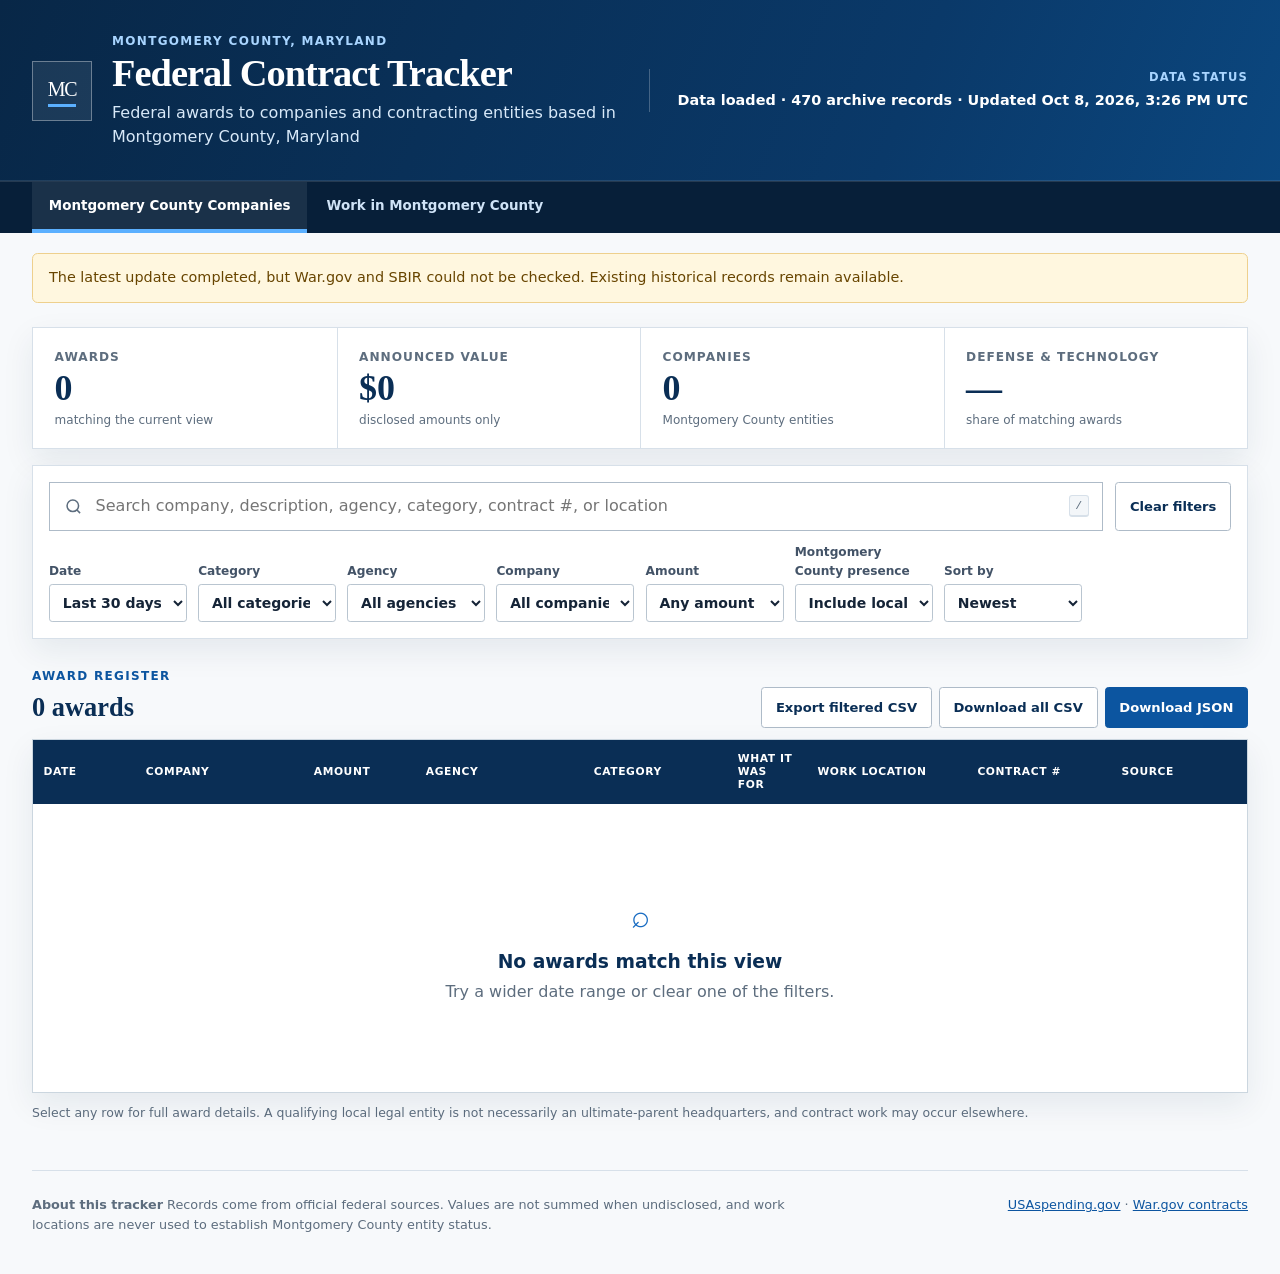
==== commit f22eead5: "Add Montgomery County work market and contact enrichment" ====
--- a/site/index.html
+++ b/site/index.html
@@ -6,8 +6,9 @@
   <meta name="description" content="Search federal awards to companies headquartered in Montgomery County, Maryland.">
   <title>Montgomery County Federal Contract Tracker</title>
   <link rel="icon" type="image/svg+xml" href="data:image/svg+xml,%3Csvg xmlns='http://www.w3.org/2000/svg' viewBox='0 0 32 32'%3E%3Crect width='32' height='32' rx='7' fill='%230b2f57'/%3E%3Cpath d='M8 9h16v4H8zm2 6h12v9H10z' fill='%23fff'/%3E%3Cpath d='M14 18h4v6h-4z' fill='%232c85df'/%3E%3C/svg%3E">
-  <link rel="stylesheet" href="./styles.css?v=1.0.2">
-  <script src="./app.js?v=1.0.3" defer></script>
+  <link rel="stylesheet" href="./styles.css?v=1.2.0">
+  <script src="./view-model.js?v=1.2.0" defer></script>
+  <script src="./app.js?v=1.2.0" defer></script>
 </head>
 <body>
   <a class="skip-link" href="#results">Skip to awards</a>
@@ -16,13 +17,20 @@
     <div class="title-block">
       <p class="eyebrow">Montgomery County, Maryland</p>
       <h1>Federal Contract Tracker</h1>
-      <p class="subtitle">Federal awards to companies and contracting entities based in Montgomery County, Maryland</p>
+      <p class="subtitle" id="view-subtitle">Federal awards to companies and contracting entities based in Montgomery County, Maryland</p>
     </div>
     <div class="freshness" aria-live="polite">
       <span class="freshness-label">Data status</span>
       <strong id="last-updated">Loading…</strong>
     </div>
   </header>
+
+  <nav class="market-tabs" aria-label="Contract market views">
+    <div>
+      <button class="market-tab active" type="button" data-view="moco" aria-selected="true">Montgomery County Companies</button>
+      <button class="market-tab" type="button" data-view="work" aria-selected="false">Work in Montgomery County</button>
+    </div>
+  </nav>
 
   <main>
     <section class="status-banner" id="source-warning" hidden aria-live="polite"></section>
@@ -37,9 +45,9 @@
     </section>
 
     <section class="metrics" aria-label="Filtered award summary">
-      <article><span>Awards</span><strong id="metric-awards">—</strong><small>matching the current view</small></article>
-      <article><span>Announced value</span><strong id="metric-value">—</strong><small>disclosed amounts only</small></article>
-      <article><span>Companies</span><strong id="metric-companies">—</strong><small>Montgomery County entities</small></article>
+      <article><span id="metric-awards-label">Awards</span><strong id="metric-awards">—</strong><small id="metric-awards-note">matching the current view</small></article>
+      <article><span id="metric-value-label">Announced value</span><strong id="metric-value">—</strong><small>disclosed amounts only</small></article>
+      <article><span id="metric-companies-label">Companies</span><strong id="metric-companies">—</strong><small id="metric-companies-note">Montgomery County entities</small></article>
       <article><span>Defense &amp; technology</span><strong id="metric-tech">—</strong><small>share of matching awards</small></article>
     </section>
 
@@ -71,7 +79,7 @@
         <label>Amount
           <select id="amount-filter"><option value="0">Any amount</option><option value="1000000">Over $1M</option><option value="10000000">Over $10M</option><option value="50000000">Over $50M</option><option value="100000000">Over $100M</option></select>
         </label>
-        <label>Montgomery County presence
+        <label id="hq-filter-label">Montgomery County presence
           <select id="hq-filter"><option value="hq">Verified / strong</option><option value="local" selected>Include local legal entities</option><option value="review">Include needs review</option><option value="all">All</option></select>
         </label>
         <label>Sort by
@@ -82,7 +90,7 @@
 
     <section class="results-section" id="results" tabindex="-1">
       <div class="results-heading">
-        <div><p class="section-kicker">Award register</p><h2 id="result-count">Loading awards…</h2></div>
+        <div><p class="section-kicker" id="register-kicker">Award register</p><h2 id="result-count">Loading awards…</h2></div>
         <div class="download-actions">
           <button class="secondary-button" id="download-filtered" type="button">Export filtered CSV</button>
           <a class="secondary-button" id="download-csv" href="#" download>Download all CSV</a>
@@ -92,7 +100,7 @@
 
       <div class="table-shell">
         <table>
-          <thead><tr><th>Date</th><th>Company</th><th>Amount</th><th>Agency</th><th>Category</th><th>What it was for</th><th>Work location</th><th>Contract #</th><th>Source</th></tr></thead>
+          <thead><tr><th>Date</th><th>Company</th><th class="company-location-column" hidden>Company Location</th><th>Amount</th><th>Agency</th><th>Category</th><th>What it was for</th><th id="work-location-heading">Work location</th><th>Contract #</th><th>Source</th></tr></thead>
           <tbody id="contract-rows"></tbody>
         </table>
         <div class="empty-state" id="empty-state" hidden>
@@ -116,7 +124,7 @@
 
   <template id="row-template">
     <tr tabindex="0" role="button" aria-label="Open award details">
-      <td data-cell="date"></td><td data-cell="company"></td><td data-cell="amount"></td><td data-cell="agency"></td>
+      <td data-cell="date"></td><td data-cell="company"></td><td data-cell="company-location" class="company-location-column" hidden></td><td data-cell="amount"></td><td data-cell="agency"></td>
       <td data-cell="category"></td><td data-cell="description"></td><td data-cell="location"></td><td data-cell="contract"></td><td data-cell="source"></td>
     </tr>
   </template>
--- a/site/styles.css
+++ b/site/styles.css
@@ -32,6 +32,11 @@
 .freshness { text-align: right; padding-left: 1.75rem; border-left: 1px solid rgba(255,255,255,.24); }
 .freshness-label { display: block; color: #a9d5ff; text-transform: uppercase; letter-spacing: .1em; font-size: .72rem; font-weight: 800; }
 .freshness strong { display: block; margin-top: .25rem; font-size: .9rem; }
+.market-tabs { background: #071f39; border-top: 1px solid rgba(255,255,255,.12); color: white; }
+.market-tabs > div { width: min(1500px, calc(100% - 4rem)); margin: 0 auto; display: flex; gap: .15rem; }
+.market-tab { border: 0; border-bottom: 4px solid transparent; background: transparent; color: #cfe3f7; padding: .9rem 1.05rem .75rem; cursor: pointer; font-size: .84rem; font-weight: 800; }
+.market-tab:hover { background: rgba(255,255,255,.06); color: white; }
+.market-tab.active { color: white; border-bottom-color: #5bb0ff; background: rgba(255,255,255,.08); }
 main { width: min(1500px, calc(100% - 4rem)); margin: 0 auto; }
 .status-banner { margin-top: 1.25rem; border: 1px solid #eed08d; background: var(--warning-bg); color: #684500; padding: .85rem 1rem; border-radius: .35rem; font-size: .9rem; }
 .load-diagnostics { margin-top: 1.25rem; border: 1px solid #d9a1a1; border-left: 5px solid #a82f2f; background: #fff6f6; color: #572323; padding: 1.1rem; display: flex; align-items: start; justify-content: space-between; gap: 1.5rem; }
@@ -74,8 +79,8 @@
 table { width: 100%; border-collapse: collapse; table-layout: fixed; font-size: .83rem; }
 thead { background: var(--navy); color: white; position: sticky; top: 0; z-index: 1; }
 th { padding: .8rem .65rem; text-align: left; text-transform: uppercase; letter-spacing: .055em; font-size: .67rem; line-height: 1.2; }
-th:nth-child(1) { width: 6.4rem; } th:nth-child(2) { width: 10.5rem; } th:nth-child(3) { width: 7rem; } th:nth-child(4) { width: 10.5rem; }
-th:nth-child(5) { width: 9rem; } th:nth-child(6) { width: 22%; } th:nth-child(7) { width: 10rem; } th:nth-child(8) { width: 9rem; } th:nth-child(9) { width: 8.5rem; }
+th:nth-child(1) { width: 6.4rem; } th:nth-child(2) { width: 10.5rem; } th:nth-child(3) { width: 9rem; } th:nth-child(4) { width: 7rem; } th:nth-child(5) { width: 10.5rem; }
+th:nth-child(6) { width: 9rem; } th:nth-child(7) { width: 22%; } th:nth-child(8) { width: 10rem; } th:nth-child(9) { width: 9rem; } th:nth-child(10) { width: 8.5rem; }
 tbody tr { border-bottom: 1px solid #e1e7ed; cursor: pointer; transition: background .12s ease; }
 tbody tr:nth-child(even) { background: #fbfcfd; }
 tbody tr:hover, tbody tr:focus { background: #edf6ff; }
@@ -110,8 +115,10 @@
 .detail-field:nth-child(3n) { border-right: 0; }
 .detail-field dt { color: var(--muted); text-transform: uppercase; letter-spacing: .07em; font-size: .68rem; font-weight: 800; }
 .detail-field dd { margin: .2rem 0 0; overflow-wrap: anywhere; font-size: .9rem; }
-.detail-description h3, .source-list h3, .contacts-panel h3 { color: var(--navy); margin: 0 0 .35rem; font-family: Georgia, serif; }
+.detail-description h3, .source-list h3, .contacts-panel h3, .why-here h3 { color: var(--navy); margin: 0 0 .35rem; font-family: Georgia, serif; }
 .detail-description p { margin: 0; }
+.why-here { margin: 1.25rem 0; border-left: 4px solid var(--blue); background: var(--sky); padding: .85rem 1rem; }
+.why-here p { margin: 0; color: #28445f; }
 .contacts-panel { margin-top: 1.25rem; padding-top: 1.1rem; border-top: 1px solid var(--line); }
 .contacts-panel > p { margin: 0; color: var(--muted); font-size: .82rem; }
 .contact-grid { display: grid; grid-template-columns: 1fr 1fr; gap: .75rem; margin-top: .75rem; }
@@ -141,6 +148,7 @@
   .freshness { grid-column: 1 / -1; border: 0; border-top: 1px solid rgba(255,255,255,.2); padding: .65rem 0 0; text-align: left; display: flex; gap: .55rem; align-items: baseline; }
   .freshness strong { margin: 0; }
   main, footer { width: min(100% - 1.25rem, 1500px); }
+  .market-tabs > div { width: calc(100% - 1.25rem); }
   .metrics { grid-template-columns: 1fr 1fr; }
   .metrics article:nth-child(3) { border-left: 0; border-top: 1px solid var(--line); }
   .metrics article:nth-child(4) { border-top: 1px solid var(--line); }
@@ -158,6 +166,7 @@
   td { display: block; padding: 0; }
   td[data-cell="date"] { color: var(--muted); font-size: .75rem; }
   td[data-cell="company"] { grid-column: 1; font-size: 1rem; }
+  td[data-cell="company-location"] { grid-column: 1 / -1; color: var(--muted); }
   td[data-cell="amount"] { grid-column: 2; grid-row: 1 / span 2; font-size: 1.1rem; }
   td[data-cell="agency"], td[data-cell="category"] { grid-column: span 1; }
   td[data-cell="description"], td[data-cell="location"] { grid-column: 1 / -1; }
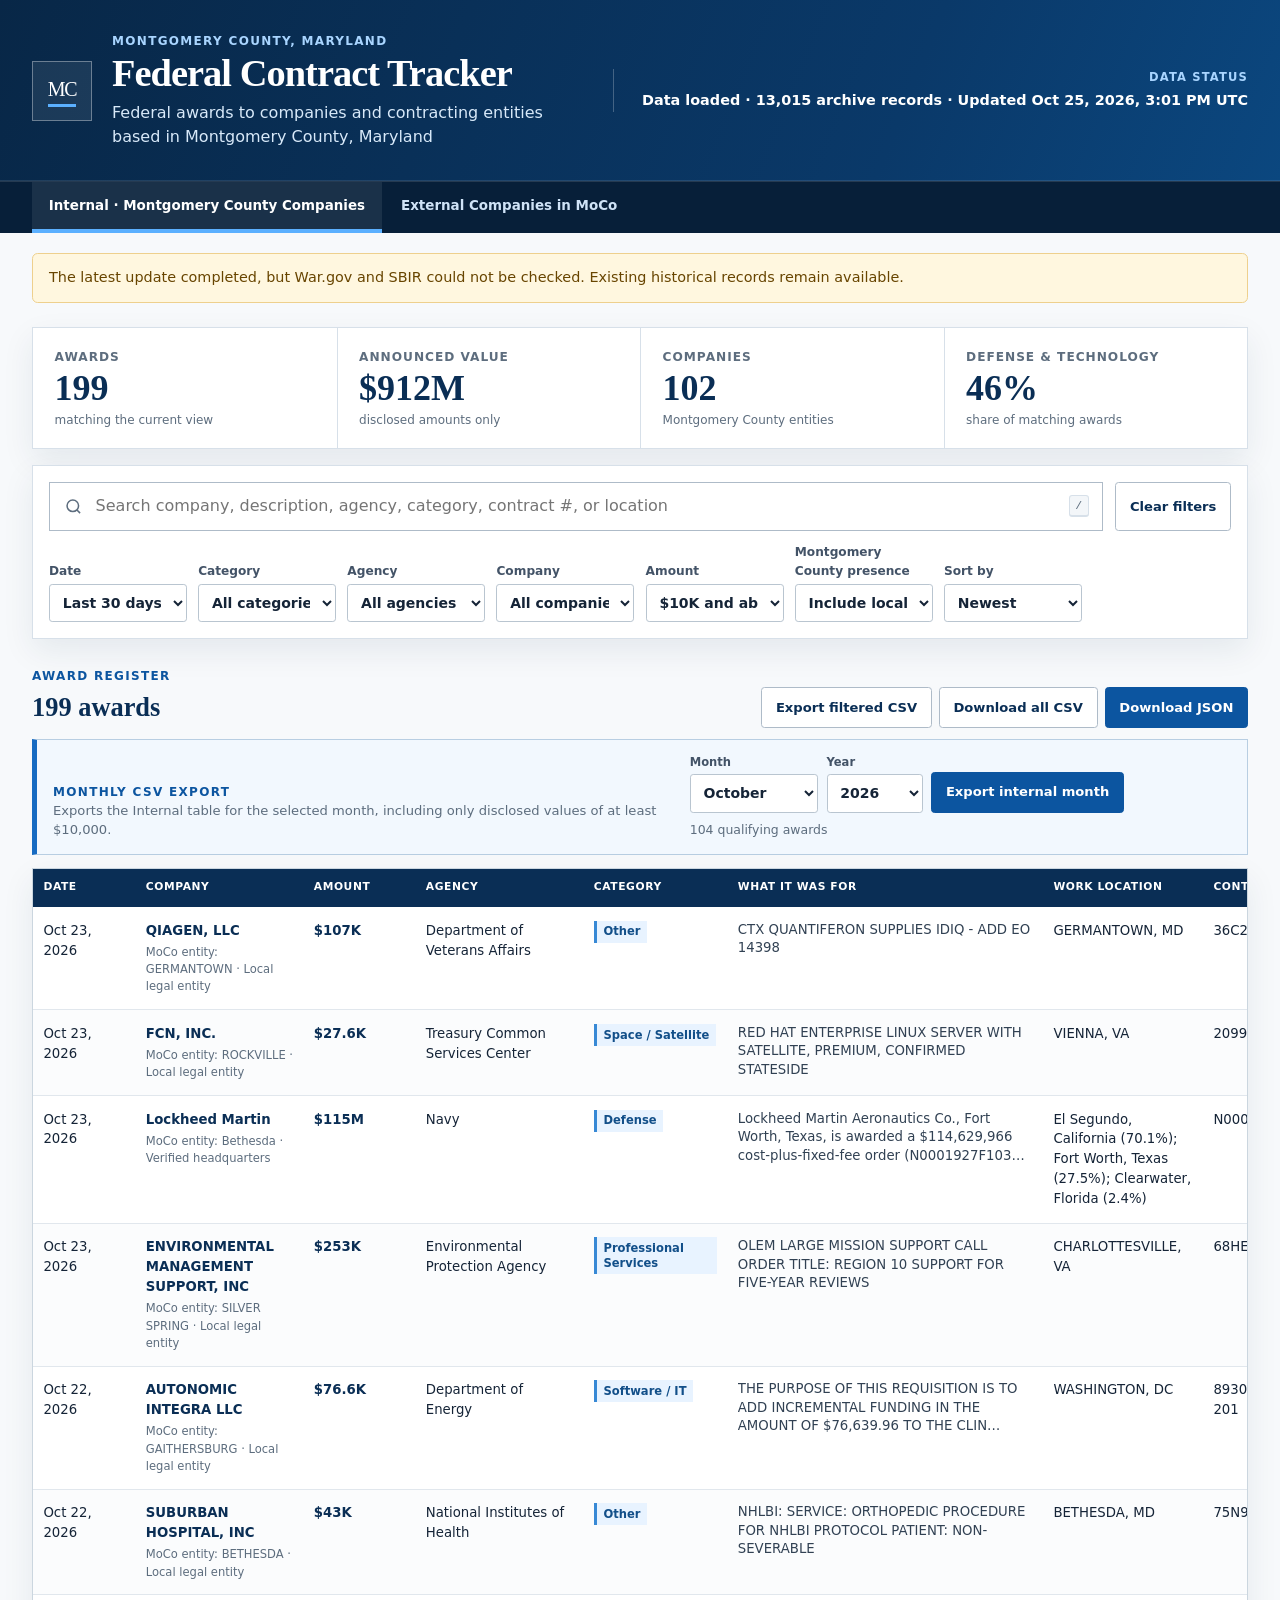
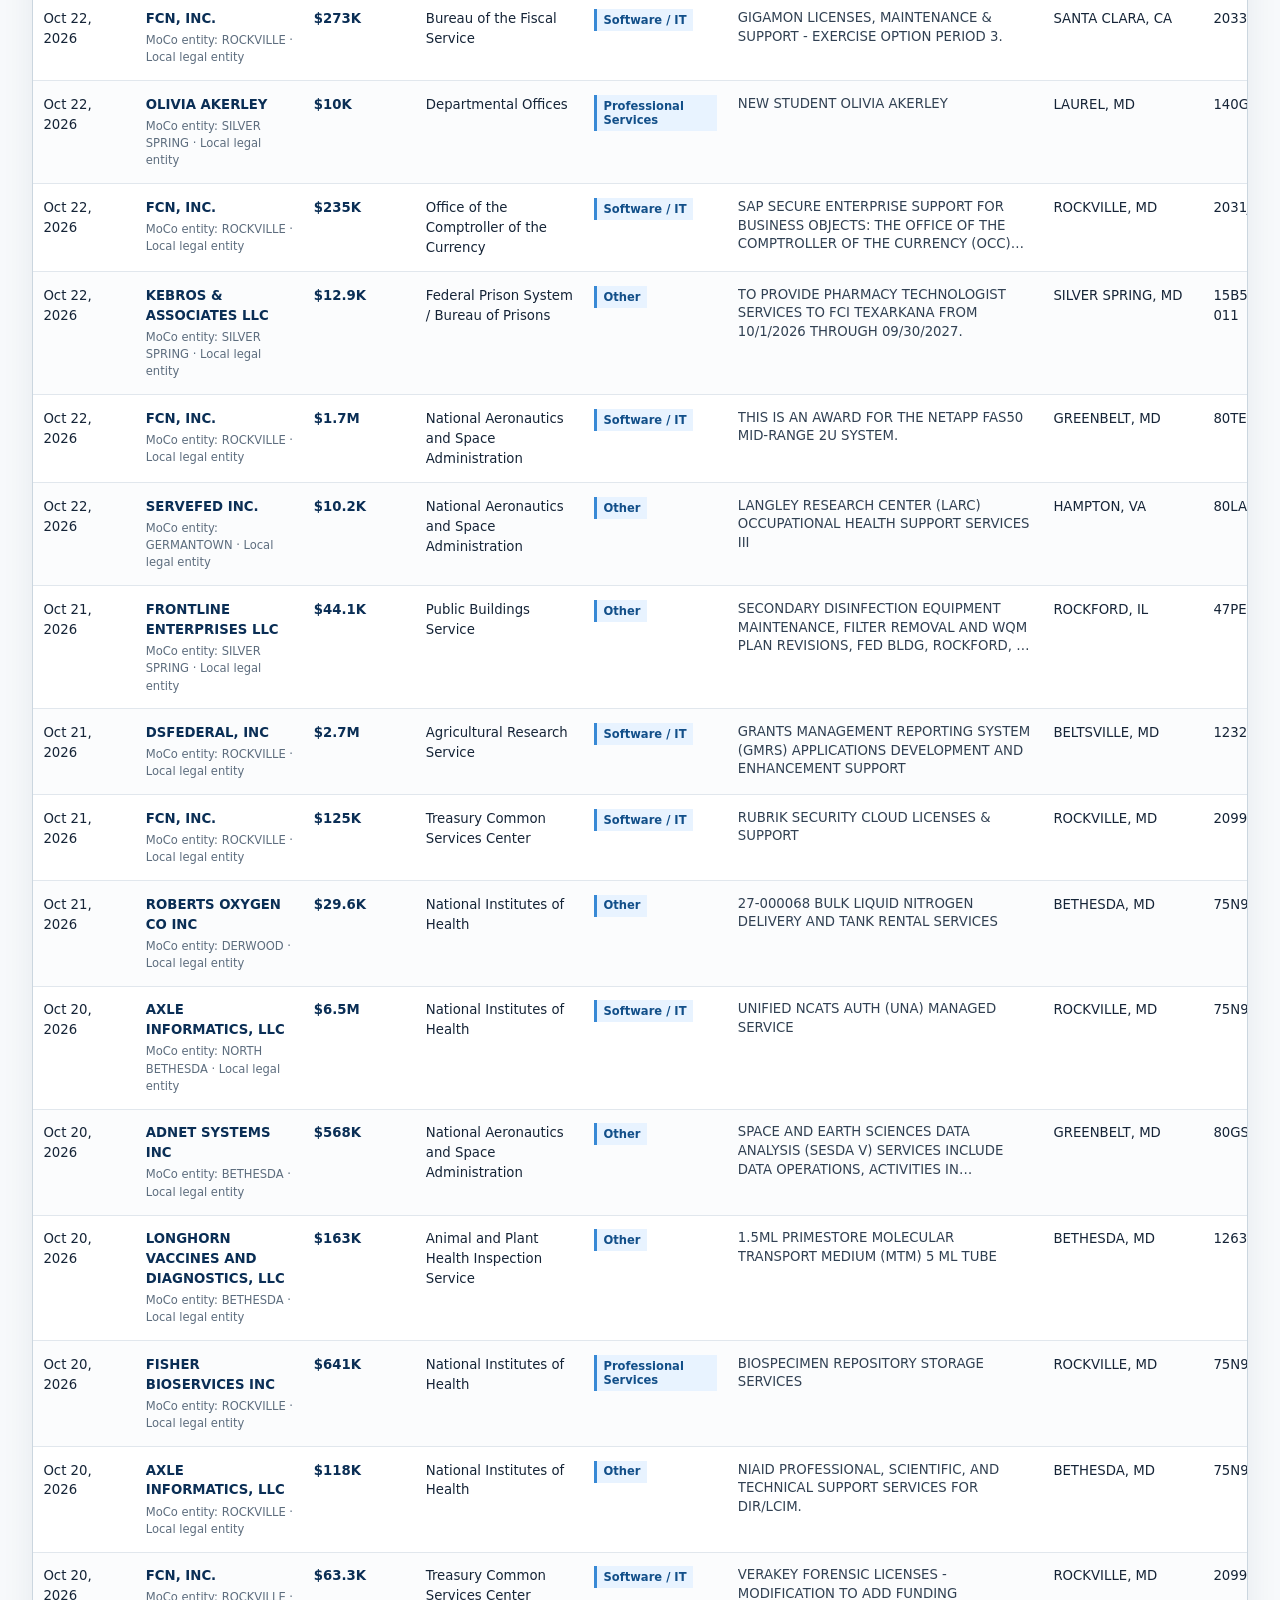
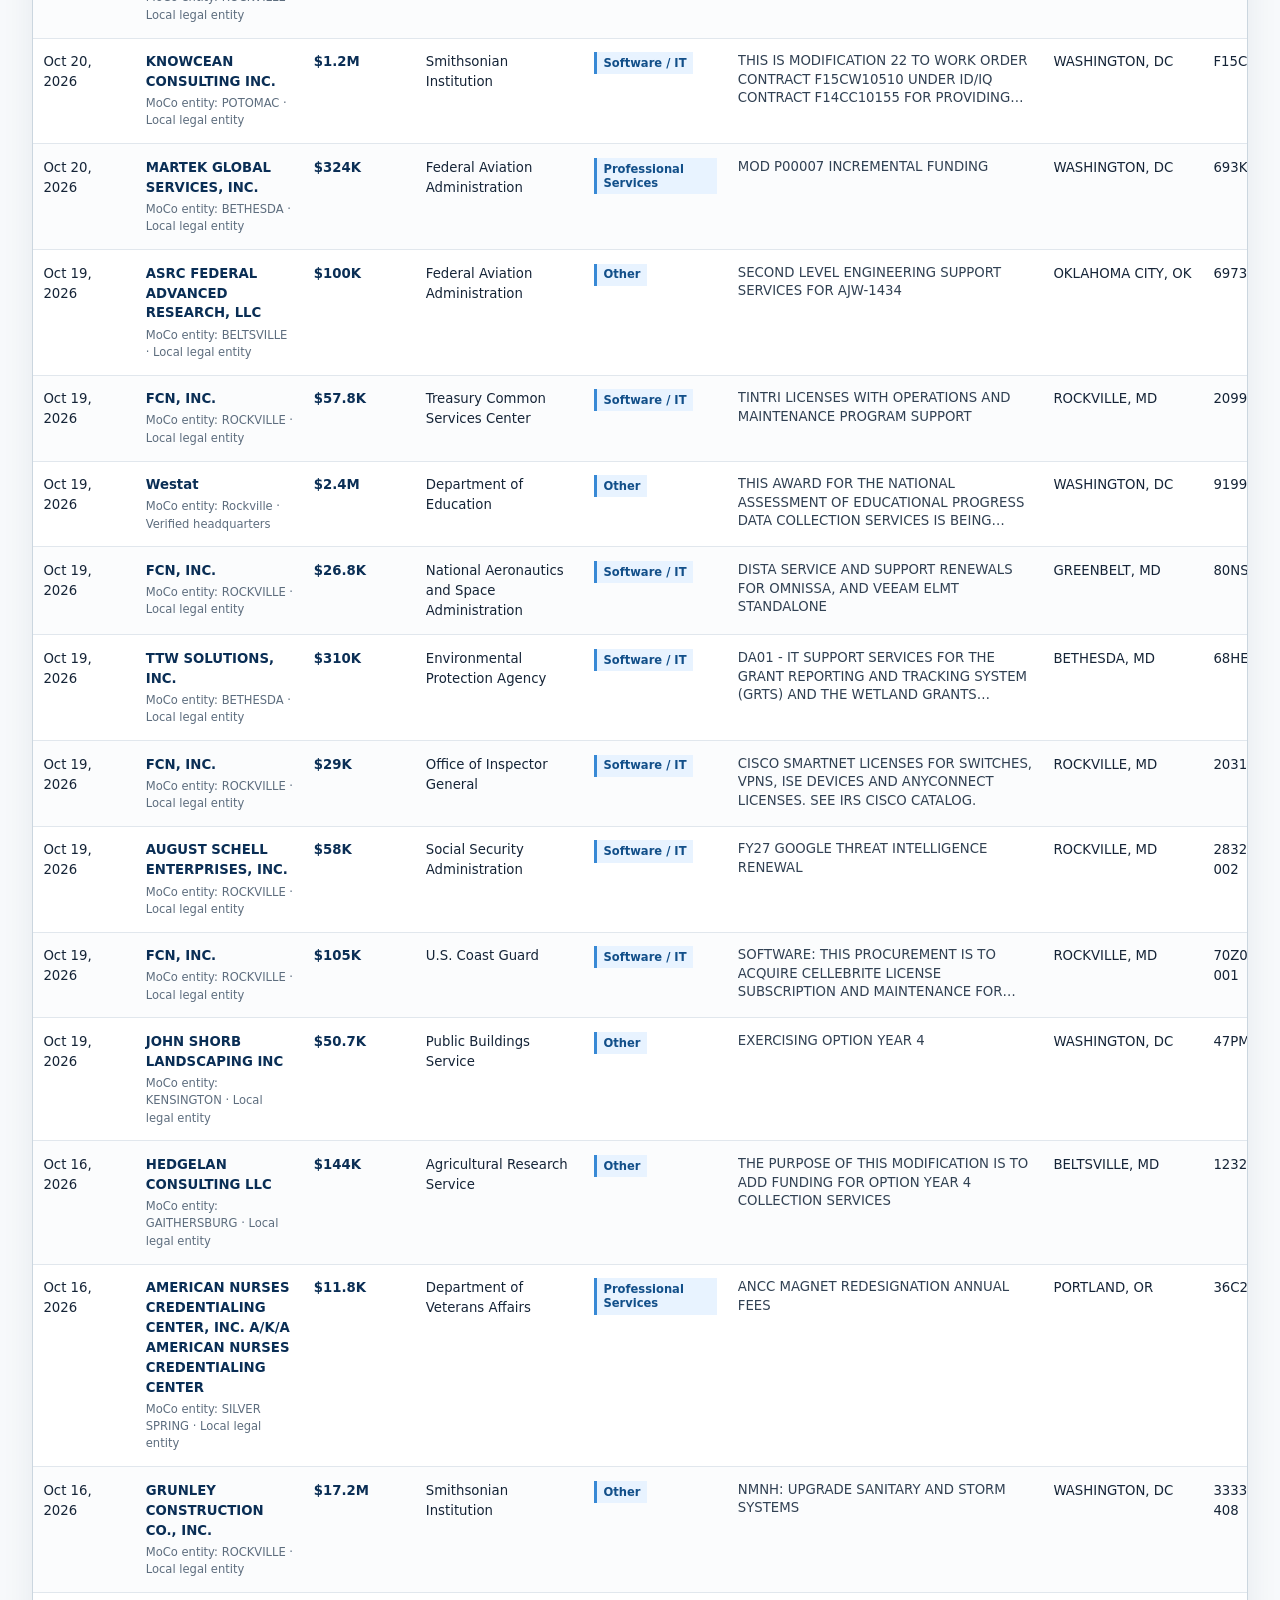
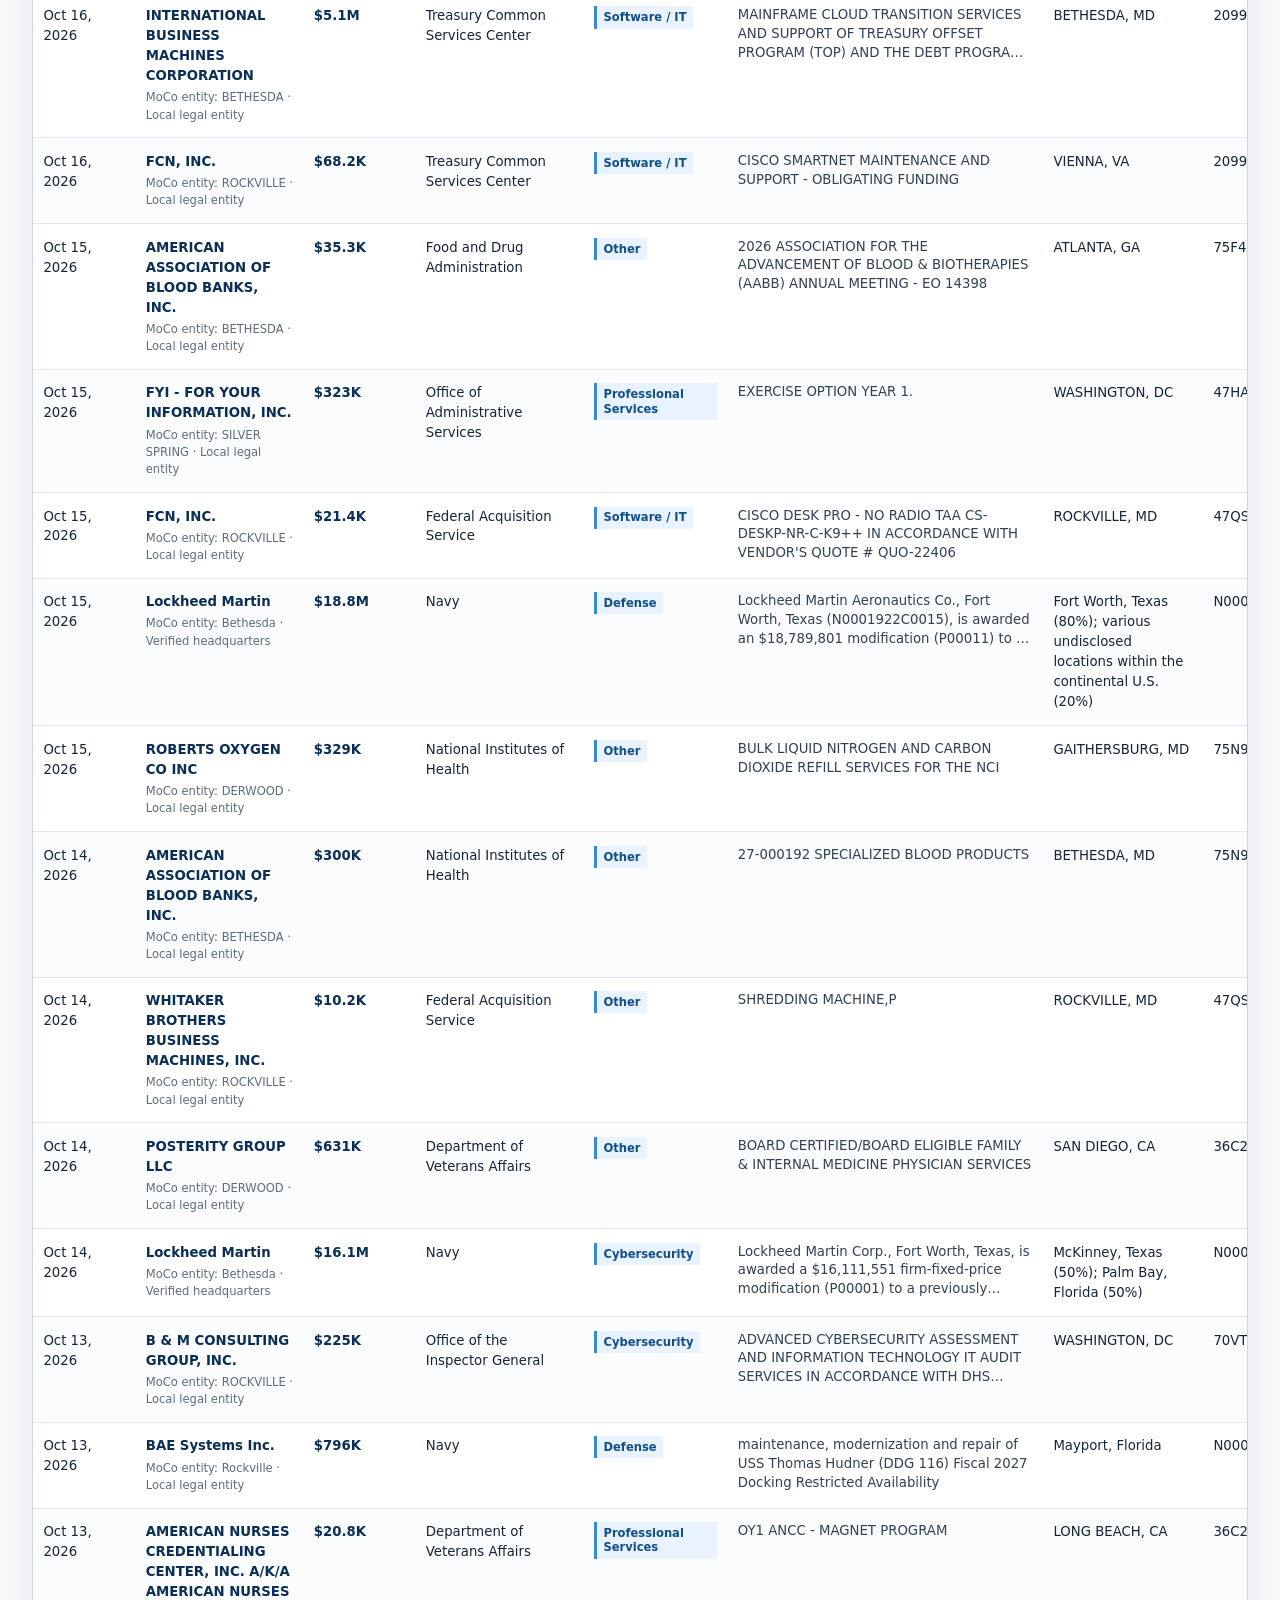
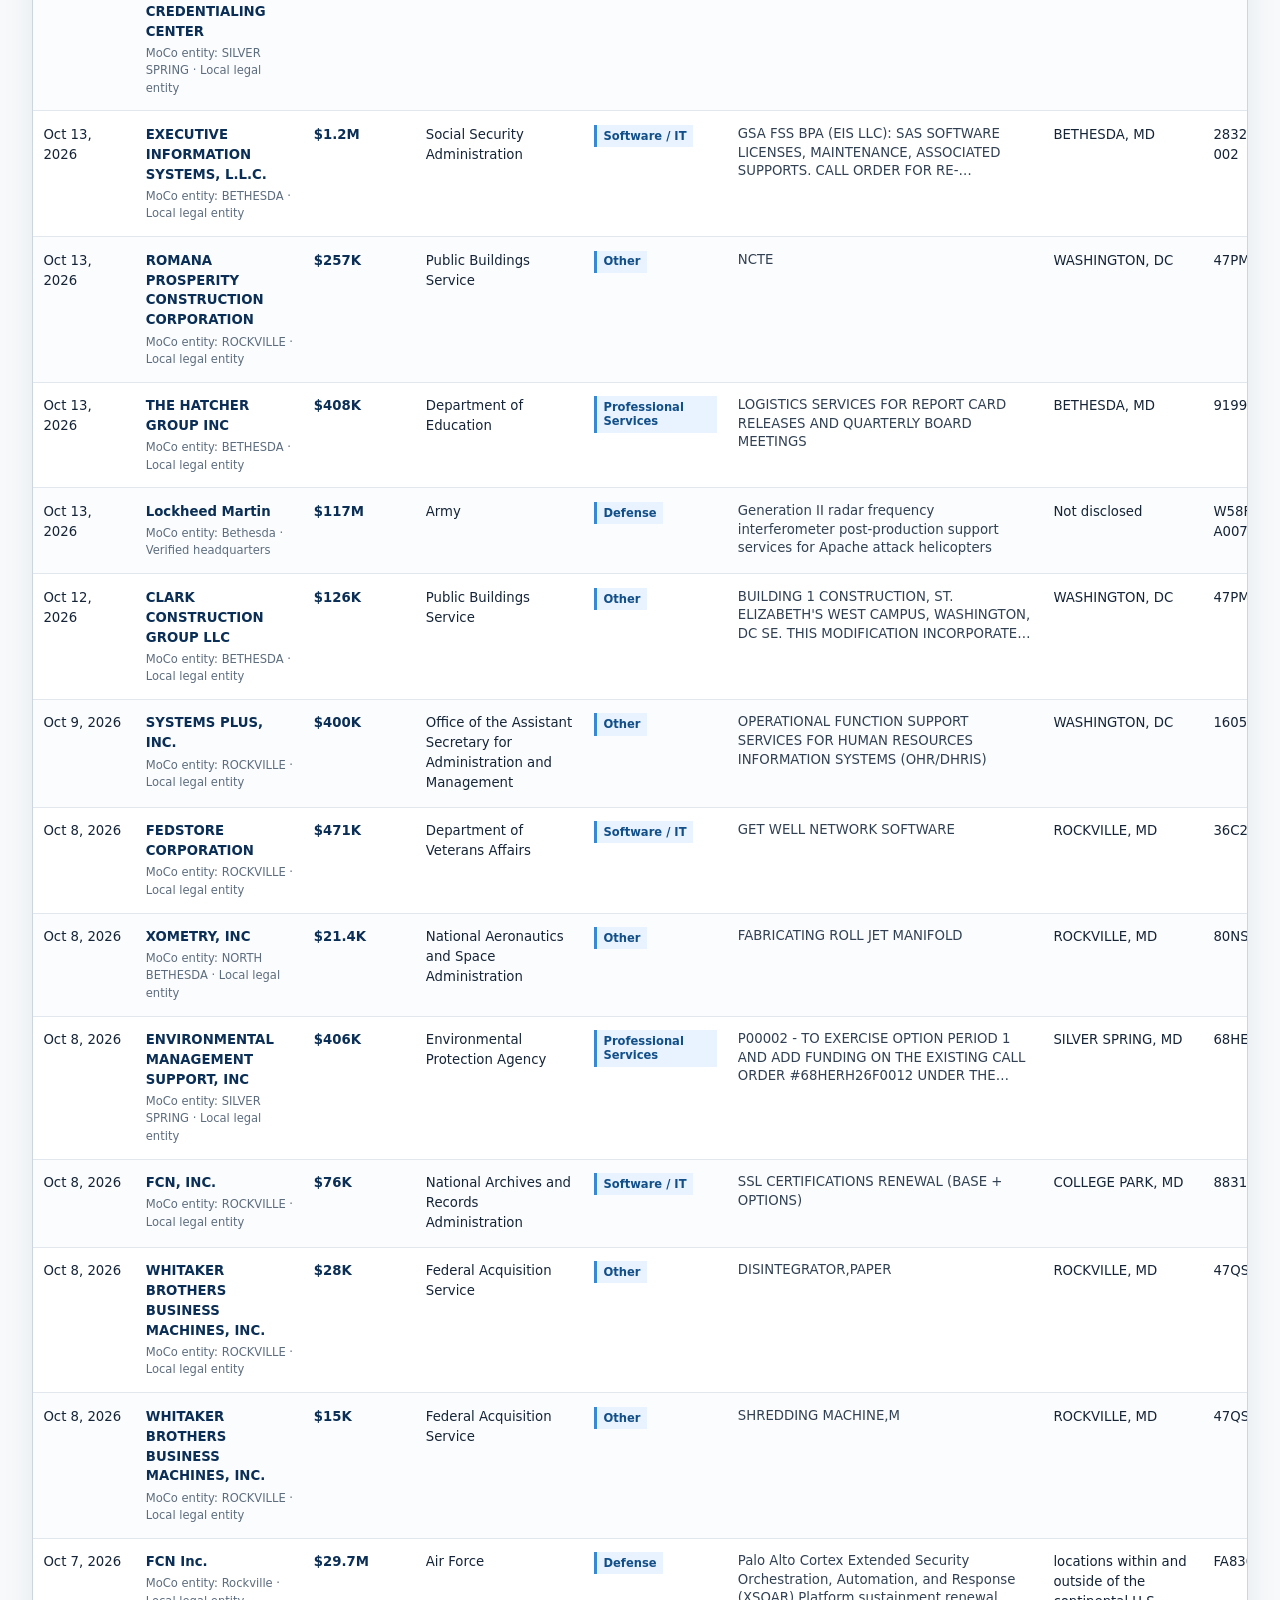
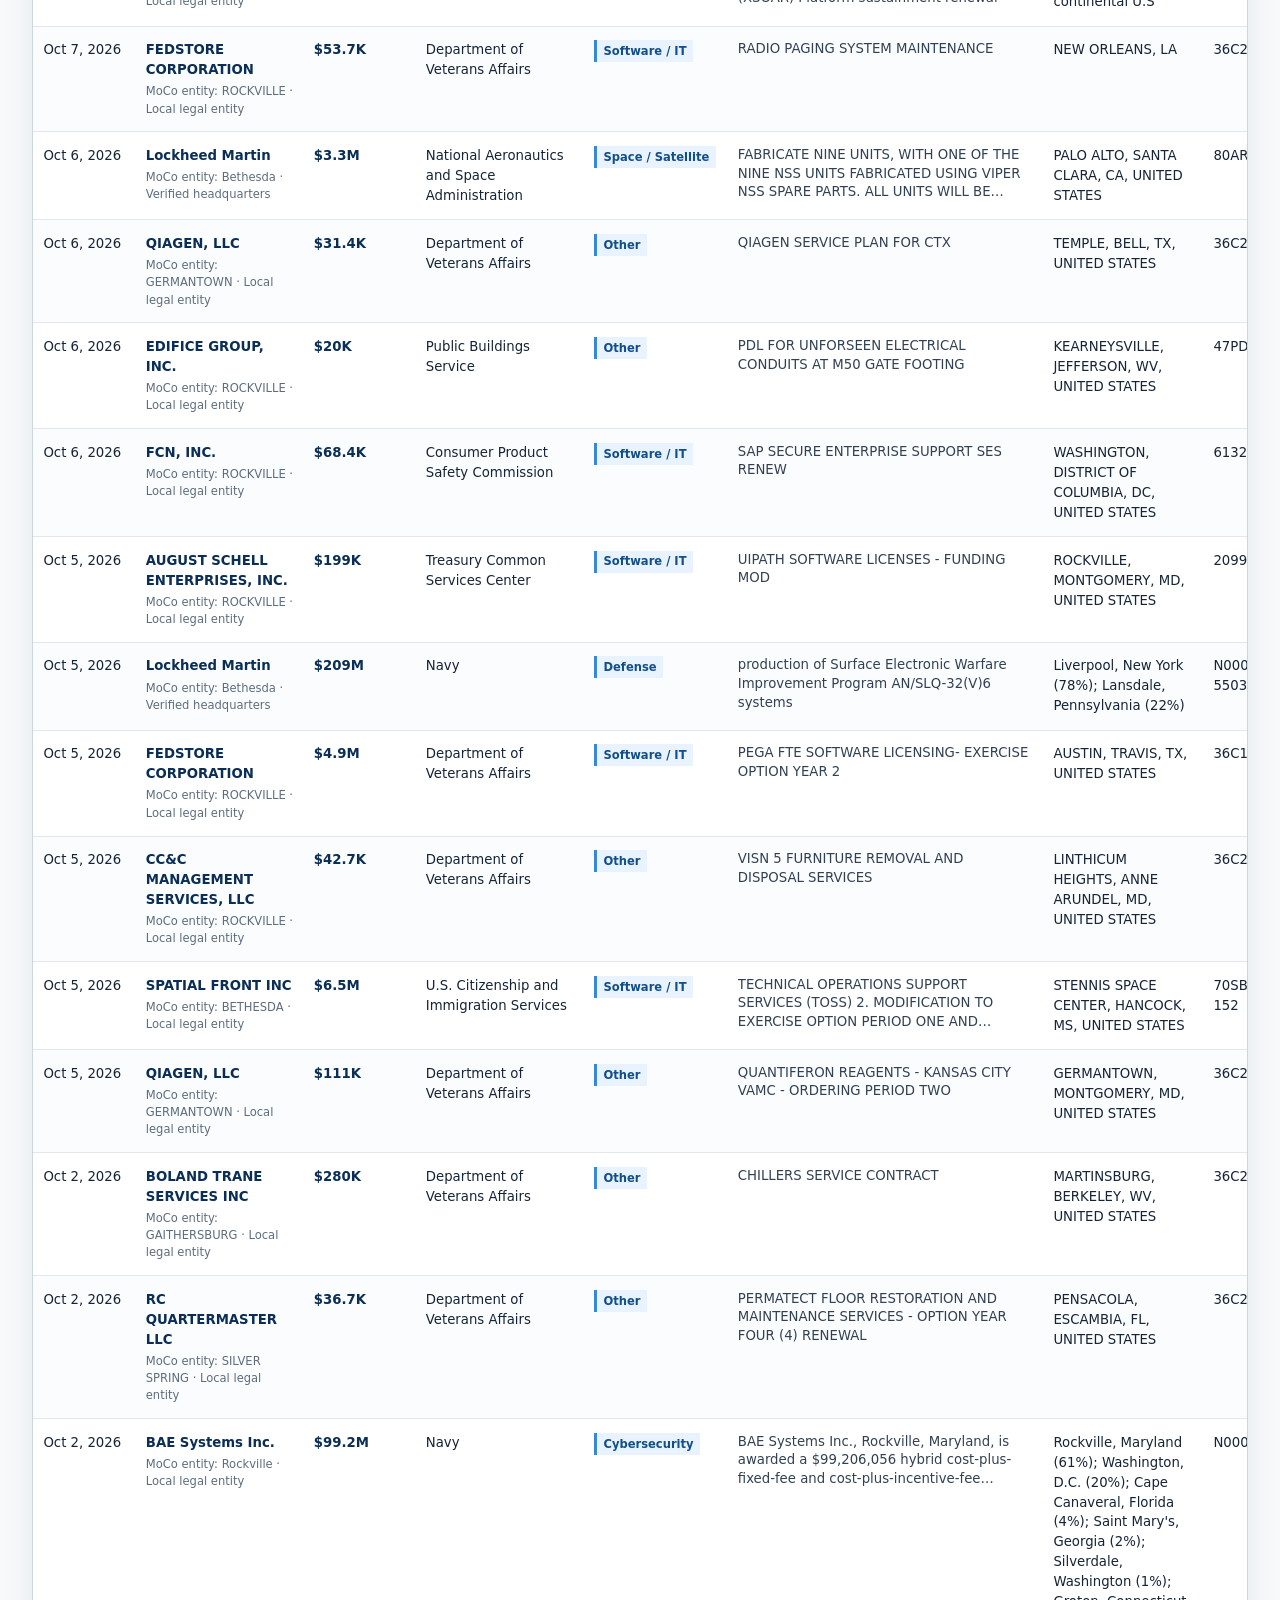
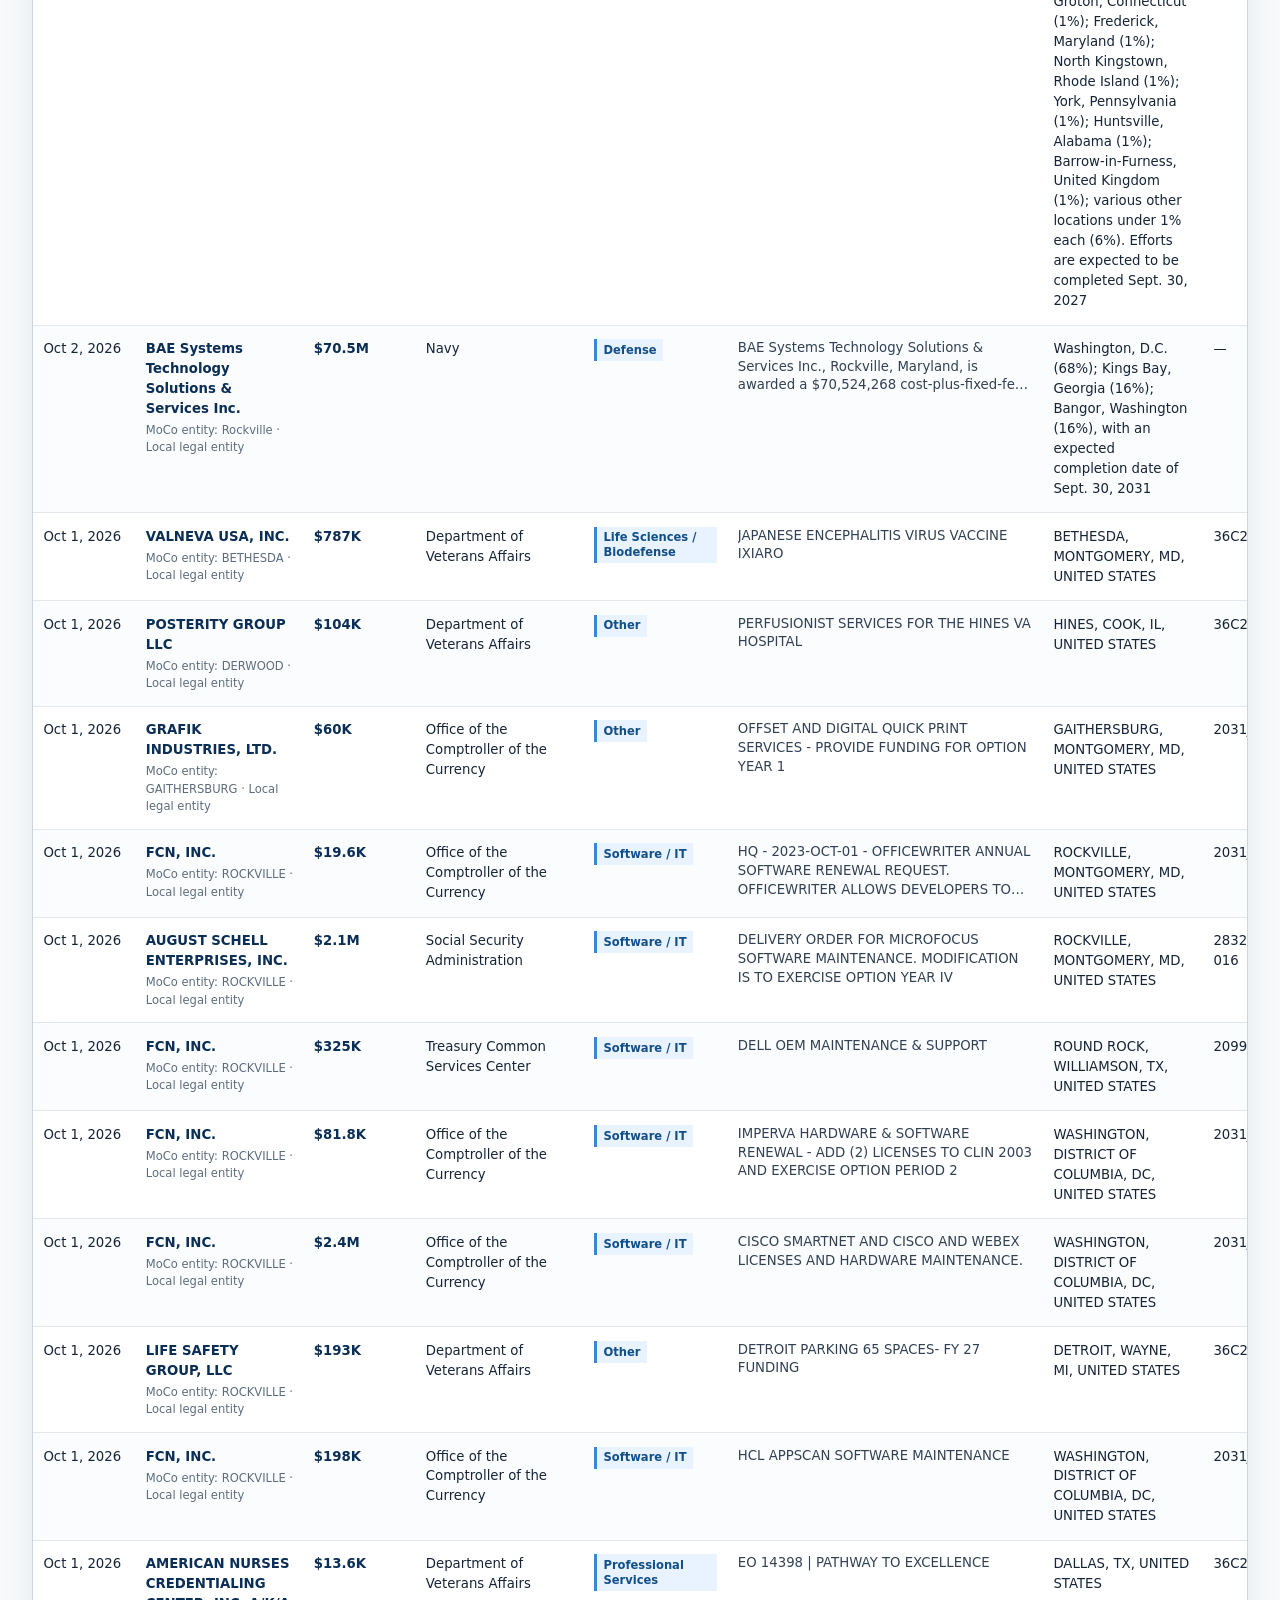
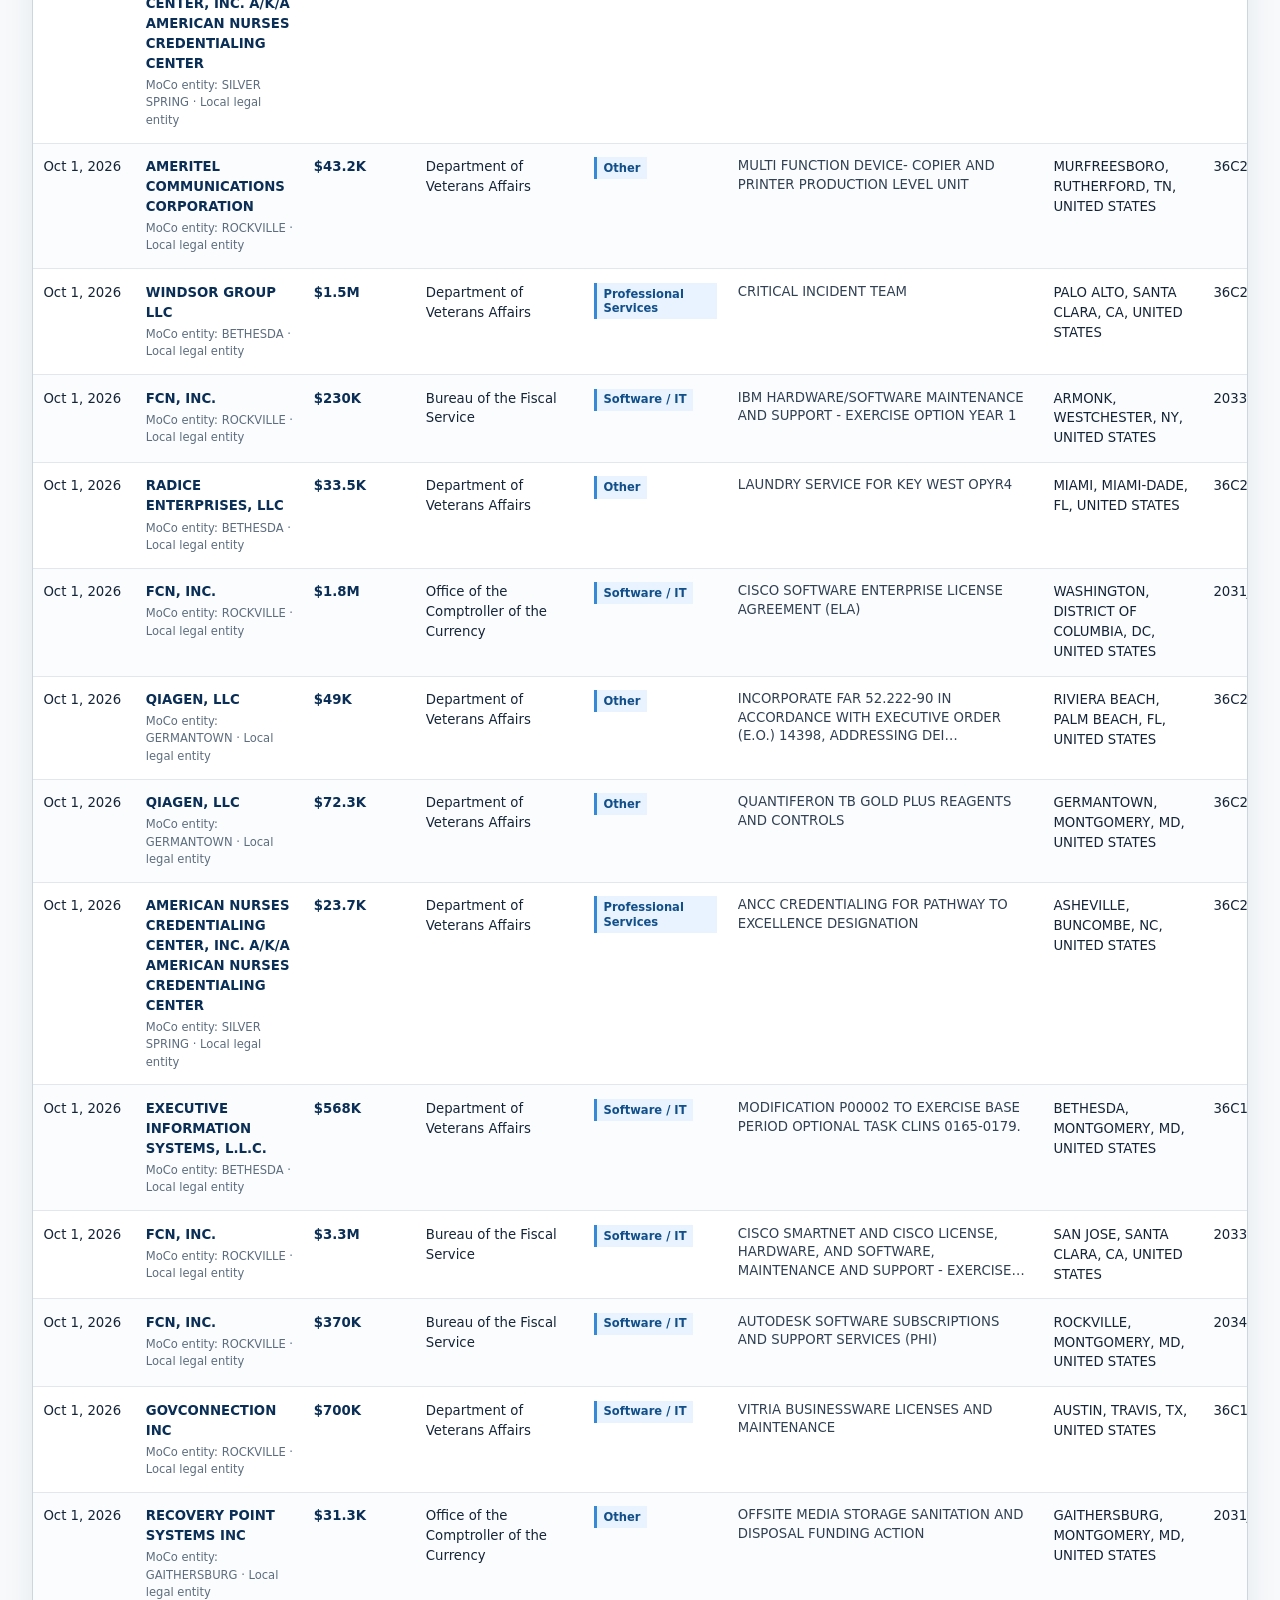
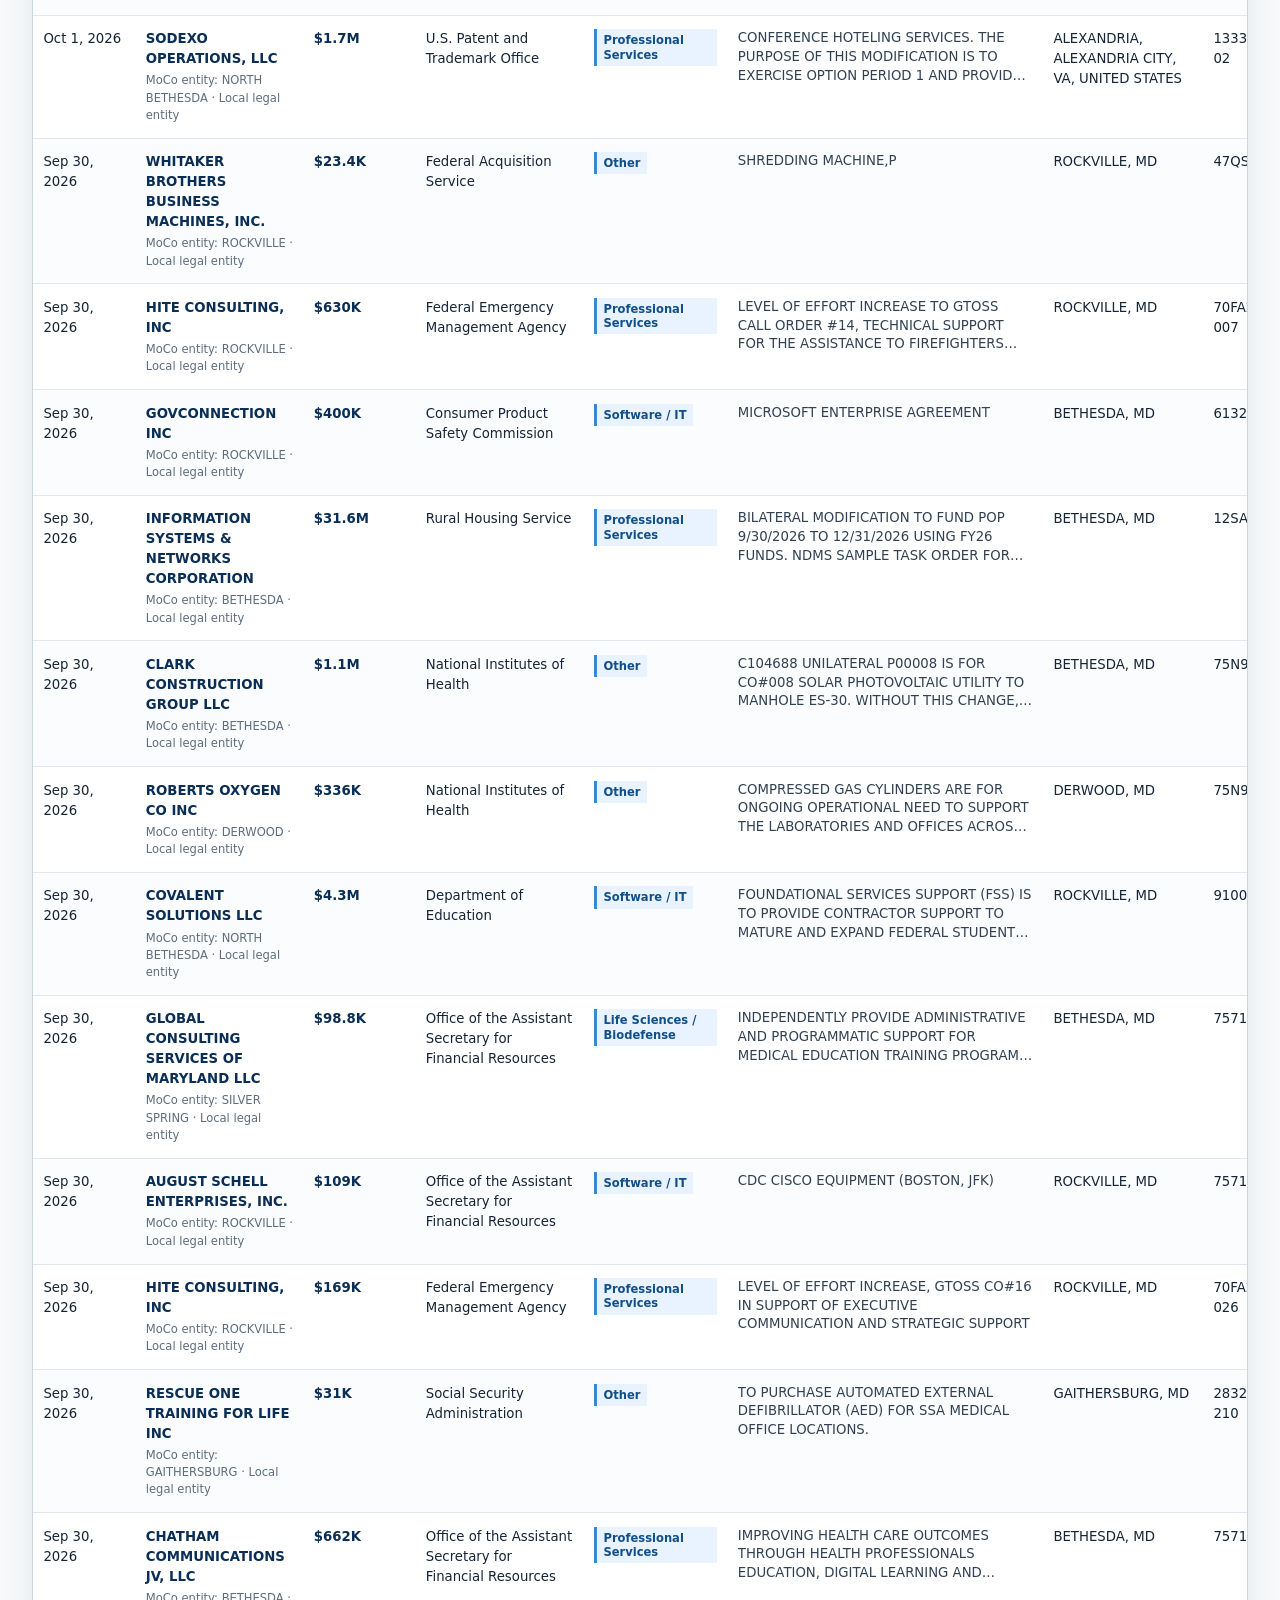
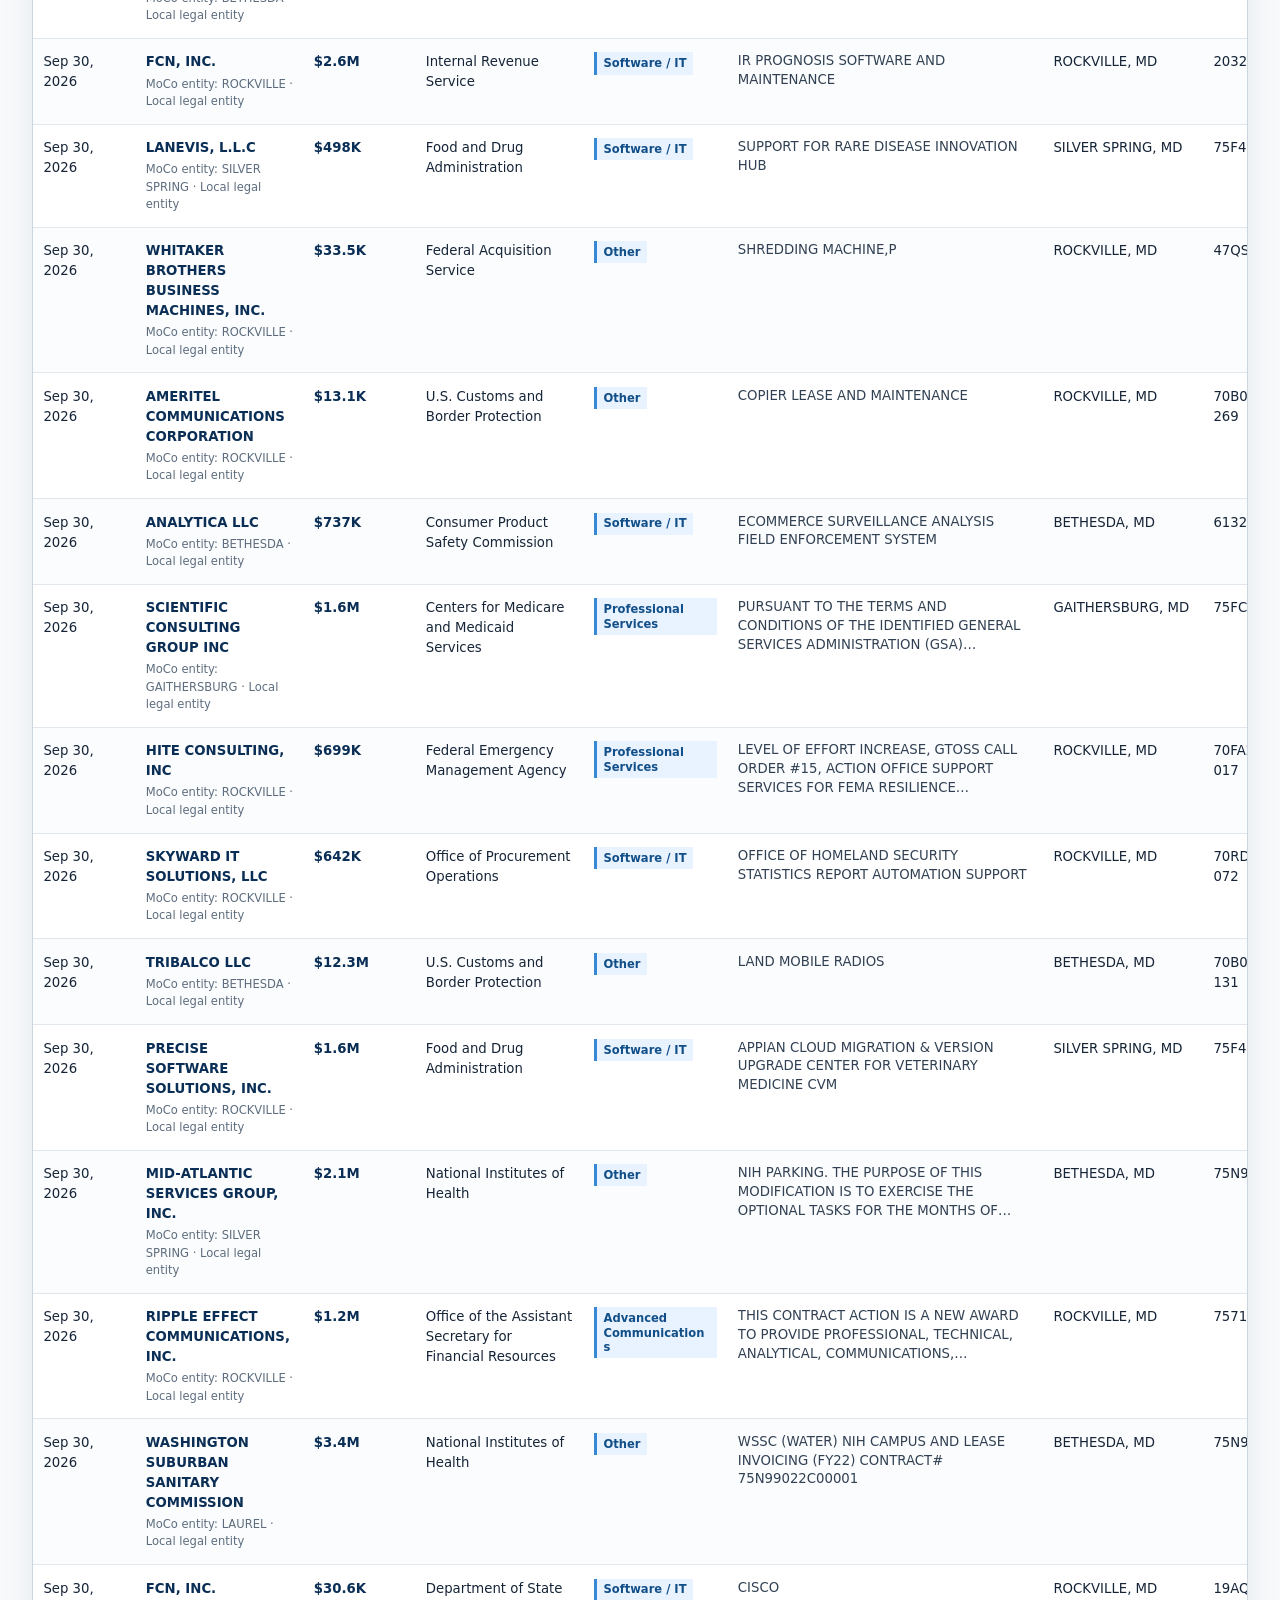
==== commit b7bf5dd8: "Add monthly market exports and value floor" ====
--- a/site/index.html
+++ b/site/index.html
@@ -6,9 +6,9 @@
   <meta name="description" content="Search federal awards to companies headquartered in Montgomery County, Maryland.">
   <title>Montgomery County Federal Contract Tracker</title>
   <link rel="icon" type="image/svg+xml" href="data:image/svg+xml,%3Csvg xmlns='http://www.w3.org/2000/svg' viewBox='0 0 32 32'%3E%3Crect width='32' height='32' rx='7' fill='%230b2f57'/%3E%3Cpath d='M8 9h16v4H8zm2 6h12v9H10z' fill='%23fff'/%3E%3Cpath d='M14 18h4v6h-4z' fill='%232c85df'/%3E%3C/svg%3E">
-  <link rel="stylesheet" href="./styles.css?v=1.2.0">
-  <script src="./view-model.js?v=1.2.0" defer></script>
-  <script src="./app.js?v=1.2.0" defer></script>
+  <link rel="stylesheet" href="./styles.css?v=1.3.0">
+  <script src="./view-model.js?v=1.3.0" defer></script>
+  <script src="./app.js?v=1.3.0" defer></script>
 </head>
 <body>
   <a class="skip-link" href="#results">Skip to awards</a>
@@ -27,8 +27,8 @@
 
   <nav class="market-tabs" aria-label="Contract market views">
     <div>
-      <button class="market-tab active" type="button" data-view="moco" aria-selected="true">Montgomery County Companies</button>
-      <button class="market-tab" type="button" data-view="work" aria-selected="false">Work in Montgomery County</button>
+      <button class="market-tab active" type="button" data-view="moco" aria-selected="true">Internal · Montgomery County Companies</button>
+      <button class="market-tab" type="button" data-view="work" aria-selected="false">External Companies in MoCo</button>
     </div>
   </nav>
 
@@ -77,7 +77,7 @@
         <label>Agency<select id="agency-filter"><option value="">All agencies</option></select></label>
         <label>Company<select id="company-filter"><option value="">All companies</option></select></label>
         <label>Amount
-          <select id="amount-filter"><option value="0">Any amount</option><option value="1000000">Over $1M</option><option value="10000000">Over $10M</option><option value="50000000">Over $50M</option><option value="100000000">Over $100M</option></select>
+          <select id="amount-filter"><option value="10000" selected>$10K and above</option><option value="1000000">$1M and above</option><option value="10000000">$10M and above</option><option value="50000000">$50M and above</option><option value="100000000">$100M and above</option></select>
         </label>
         <label id="hq-filter-label">Montgomery County presence
           <select id="hq-filter"><option value="hq">Verified / strong</option><option value="local" selected>Include local legal entities</option><option value="review">Include needs review</option><option value="all">All</option></select>
@@ -98,6 +98,25 @@
         </div>
       </div>
 
+      <section class="monthly-export" aria-labelledby="monthly-export-title">
+        <div>
+          <p class="section-kicker" id="monthly-export-title">Monthly CSV export</p>
+          <p id="monthly-export-help">Exports the Internal table for the selected month, including only disclosed values of at least $10,000.</p>
+        </div>
+        <div class="monthly-export-controls">
+          <label>Month
+            <select id="export-month">
+              <option value="1">January</option><option value="2">February</option><option value="3">March</option><option value="4">April</option>
+              <option value="5">May</option><option value="6">June</option><option value="7">July</option><option value="8">August</option>
+              <option value="9">September</option><option value="10">October</option><option value="11">November</option><option value="12">December</option>
+            </select>
+          </label>
+          <label>Year<select id="export-year"></select></label>
+          <button class="primary-button" id="download-month" type="button">Export internal month</button>
+          <span id="monthly-export-count" aria-live="polite"></span>
+        </div>
+      </section>
+
       <div class="table-shell">
         <table>
           <thead><tr><th>Date</th><th>Company</th><th class="company-location-column" hidden>Company Location</th><th>Amount</th><th>Agency</th><th>Category</th><th>What it was for</th><th id="work-location-heading">Work location</th><th>Contract #</th><th>Source</th></tr></thead>
@@ -108,7 +127,7 @@
         </div>
         <div class="loading-state" id="loading-state"><span></span><p>Loading federal award data…</p></div>
       </div>
-      <p class="table-note">Select any row for full award details. A qualifying local legal entity is not necessarily an ultimate-parent headquarters, and contract work may occur elsewhere.</p>
+      <p class="table-note">Only awards with a disclosed total value of at least $10,000 are shown. Select any row for full award details. A qualifying local legal entity is not necessarily an ultimate-parent headquarters, and contract work may occur elsewhere.</p>
     </section>
   </main>
 
--- a/site/styles.css
+++ b/site/styles.css
@@ -75,8 +75,17 @@
 .section-kicker { color: var(--blue-dark); }
 h2 { margin: .05rem 0 0; color: var(--navy); font-family: Georgia, serif; font-size: 1.65rem; font-weight: 600; }
 .download-actions { display: flex; flex-wrap: wrap; gap: .45rem; justify-content: flex-end; }
+.monthly-export { margin-bottom: .8rem; border: 1px solid #b8cee2; border-left: 5px solid var(--blue); background: #f2f8fe; padding: .85rem 1rem; display: flex; align-items: end; justify-content: space-between; gap: 1rem; }
+.monthly-export p { margin: 0; }
+.monthly-export > div:first-child p:last-child { color: var(--muted); font-size: .82rem; }
+.monthly-export-controls { display: flex; align-items: end; flex-wrap: wrap; gap: .55rem; }
+.monthly-export-controls label { display: grid; gap: .2rem; color: #435367; font-size: .72rem; font-weight: 800; }
+.monthly-export-controls select { min-width: 8rem; }
+.monthly-export-controls #export-year { min-width: 6rem; }
+#monthly-export-count { min-width: 8.5rem; color: var(--muted); font-size: .78rem; }
+button:disabled { cursor: not-allowed; opacity: .55; }
 .table-shell { position: relative; min-height: 18rem; background: white; border: 1px solid #cbd6df; overflow-x: auto; box-shadow: var(--shadow); }
-table { width: 100%; border-collapse: collapse; table-layout: fixed; font-size: .83rem; }
+table { width: 100%; min-width: 1450px; border-collapse: collapse; table-layout: fixed; font-size: .83rem; }
 thead { background: var(--navy); color: white; position: sticky; top: 0; z-index: 1; }
 th { padding: .8rem .65rem; text-align: left; text-transform: uppercase; letter-spacing: .055em; font-size: .67rem; line-height: 1.2; }
 th:nth-child(1) { width: 6.4rem; } th:nth-child(2) { width: 10.5rem; } th:nth-child(3) { width: 9rem; } th:nth-child(4) { width: 7rem; } th:nth-child(5) { width: 10.5rem; }
@@ -140,7 +149,7 @@
 [hidden] { display: none !important; }
 @media (max-width: 1180px) {
   .filters { grid-template-columns: repeat(4, 1fr); }
-  table { min-width: 1180px; }
+  table { min-width: 1450px; }
 }
 @media (max-width: 760px) {
   .masthead { padding: 1.35rem 1rem; grid-template-columns: auto 1fr; min-height: 0; }
@@ -158,6 +167,8 @@
   .custom-dates { grid-column: span 2; }
   .results-heading { align-items: start; flex-direction: column; }
   .download-actions { justify-content: flex-start; }
+  .monthly-export { align-items: stretch; flex-direction: column; }
+  .monthly-export-controls { align-items: end; }
   .table-shell { overflow: visible; border: 0; background: transparent; box-shadow: none; }
   table, tbody { display: block; min-width: 0; }
   thead { display: none; }
@@ -185,6 +196,8 @@
   .subtitle { font-size: .84rem; }
   .filters { grid-template-columns: 1fr; }
   .custom-dates { grid-column: 1; }
+  .monthly-export-controls { display: grid; grid-template-columns: 1fr 1fr; }
+  .monthly-export-controls .primary-button, #monthly-export-count { grid-column: 1 / -1; }
   .detail-grid { grid-template-columns: 1fr; }
   .detail-field, .detail-field:nth-child(3n) { border-right: 0; }
 }
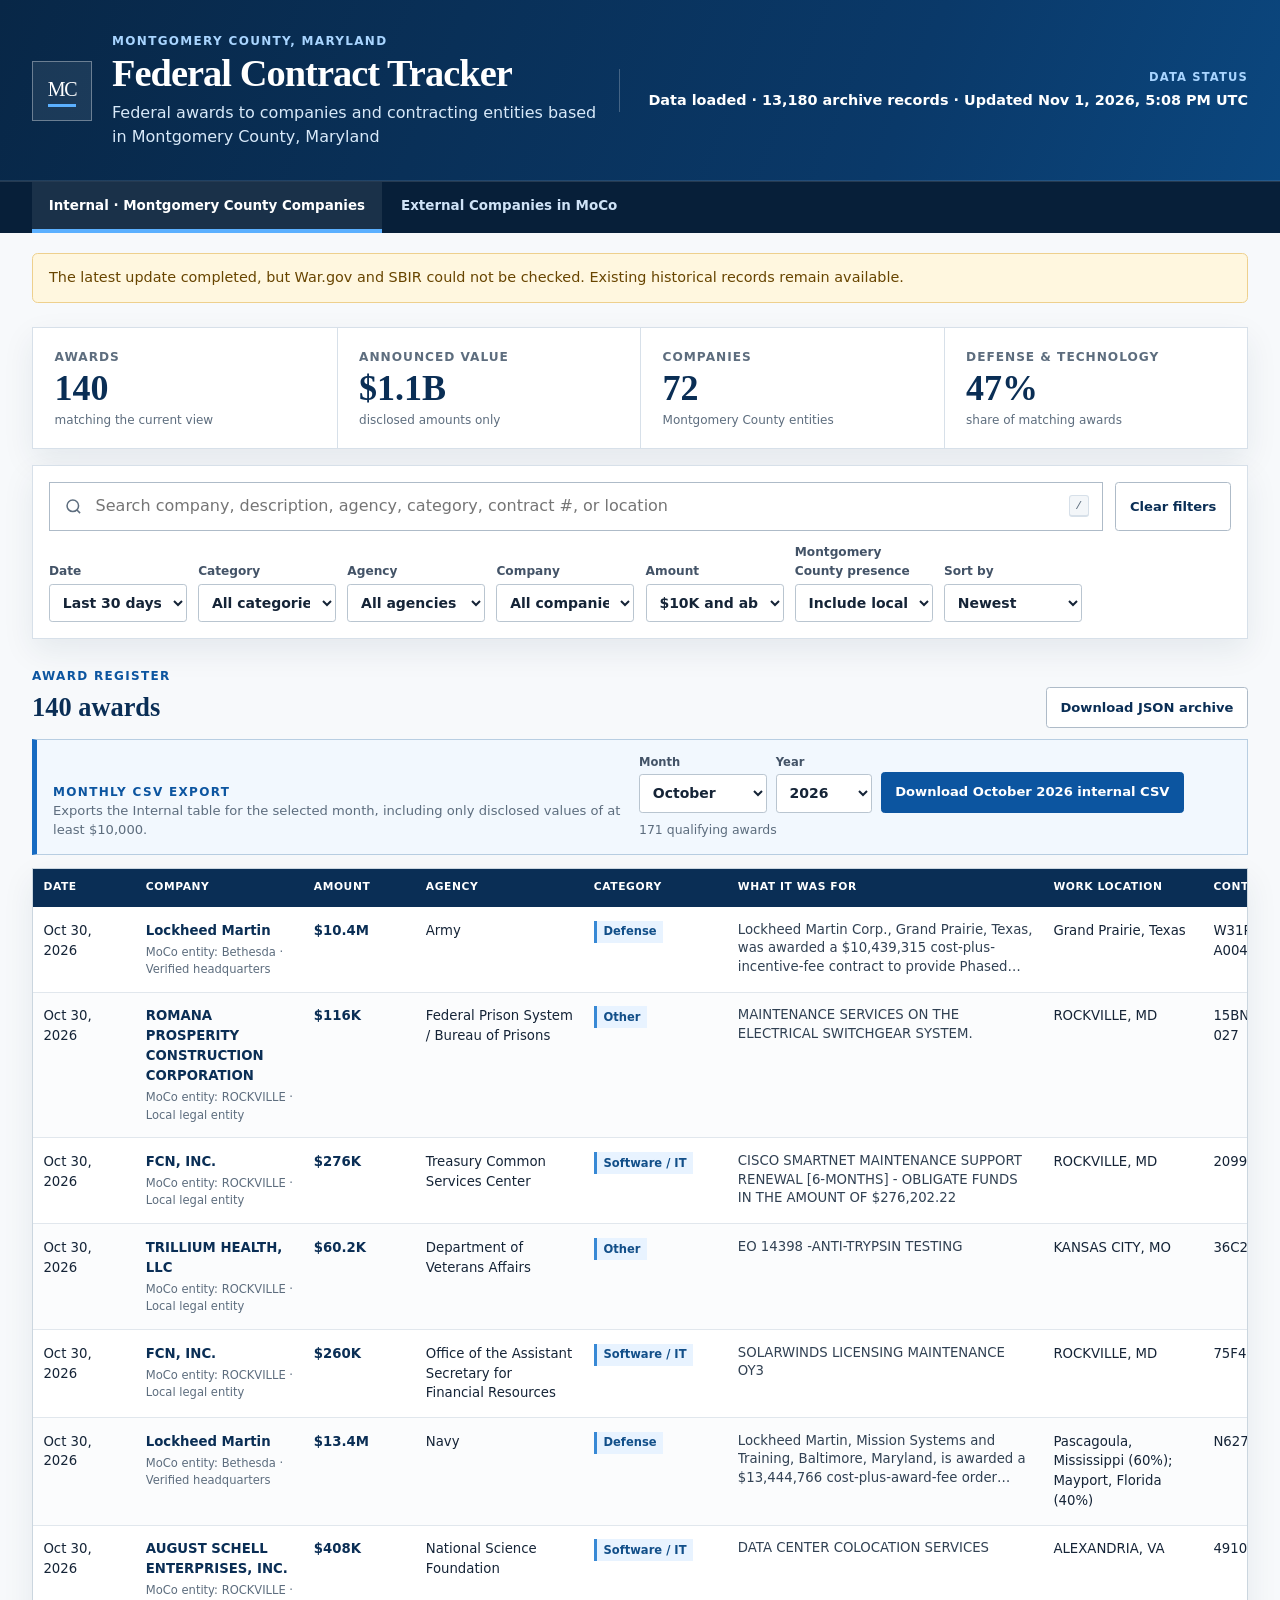
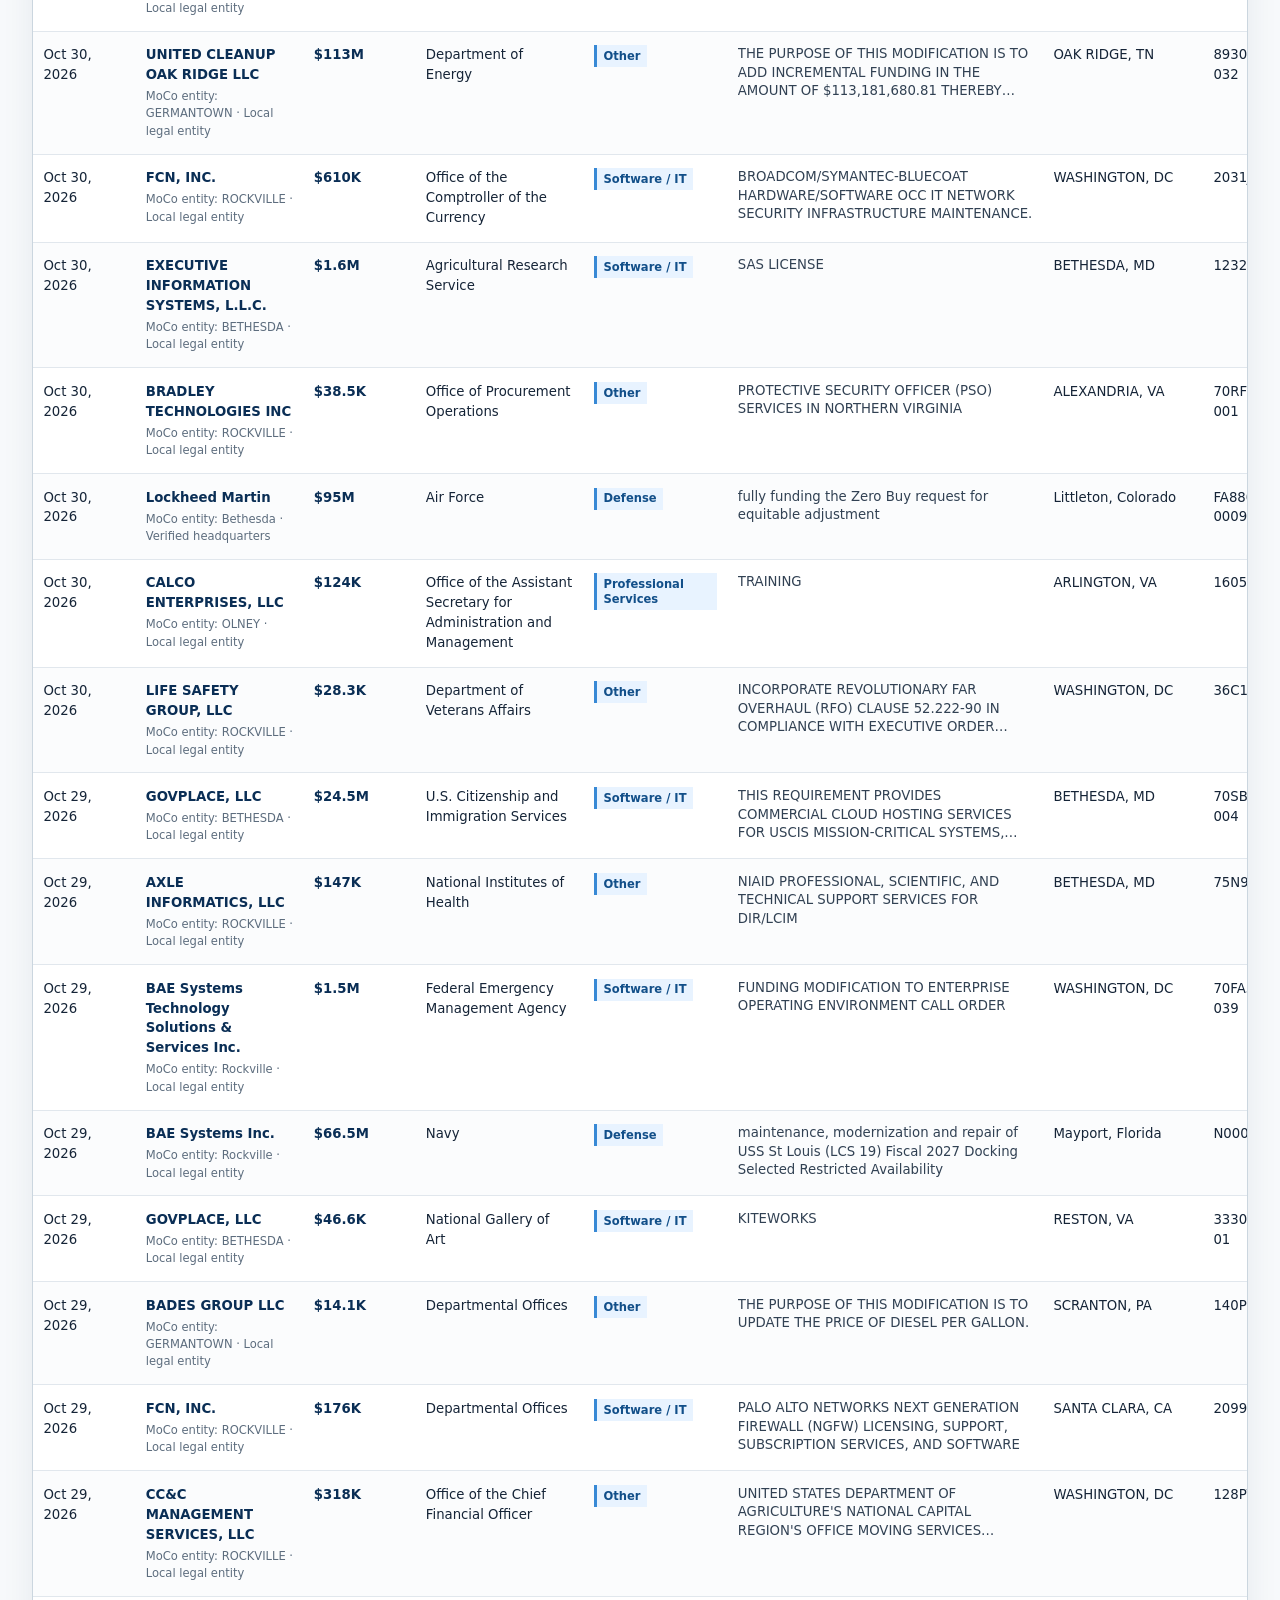
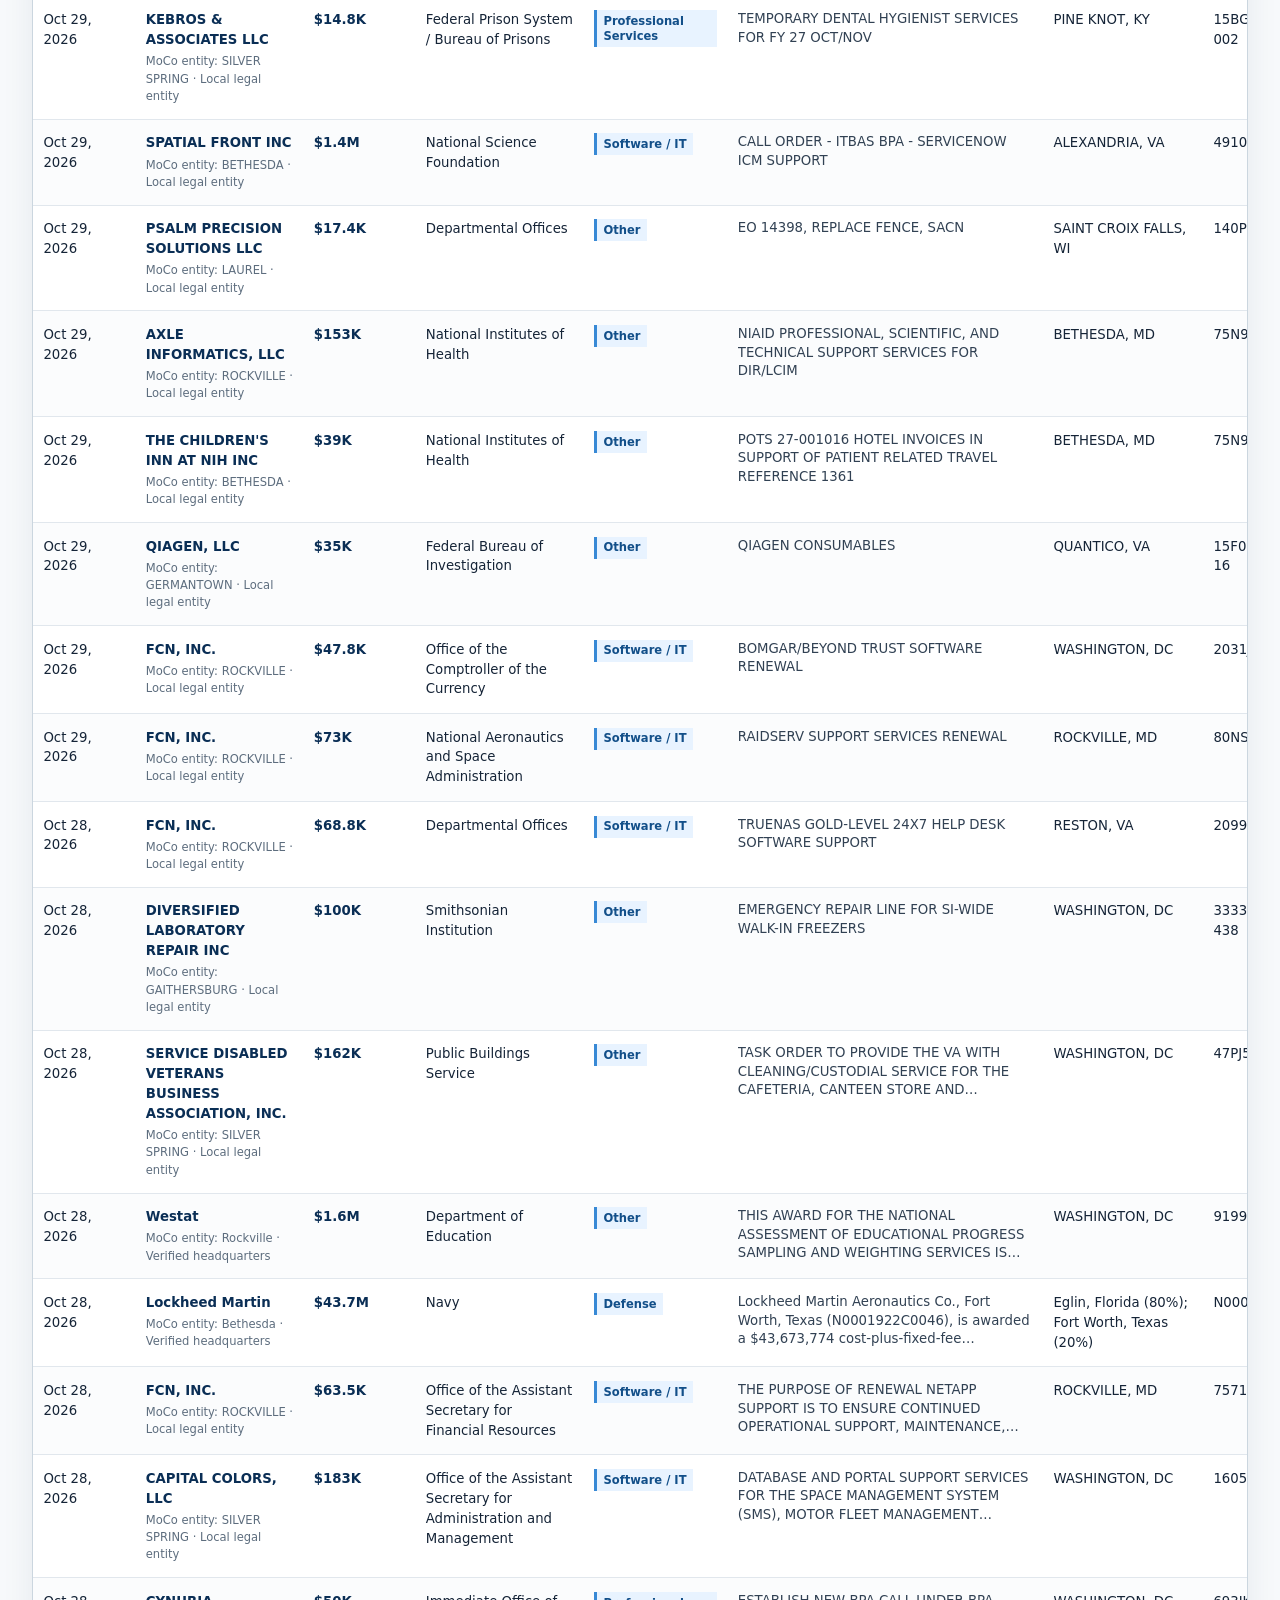
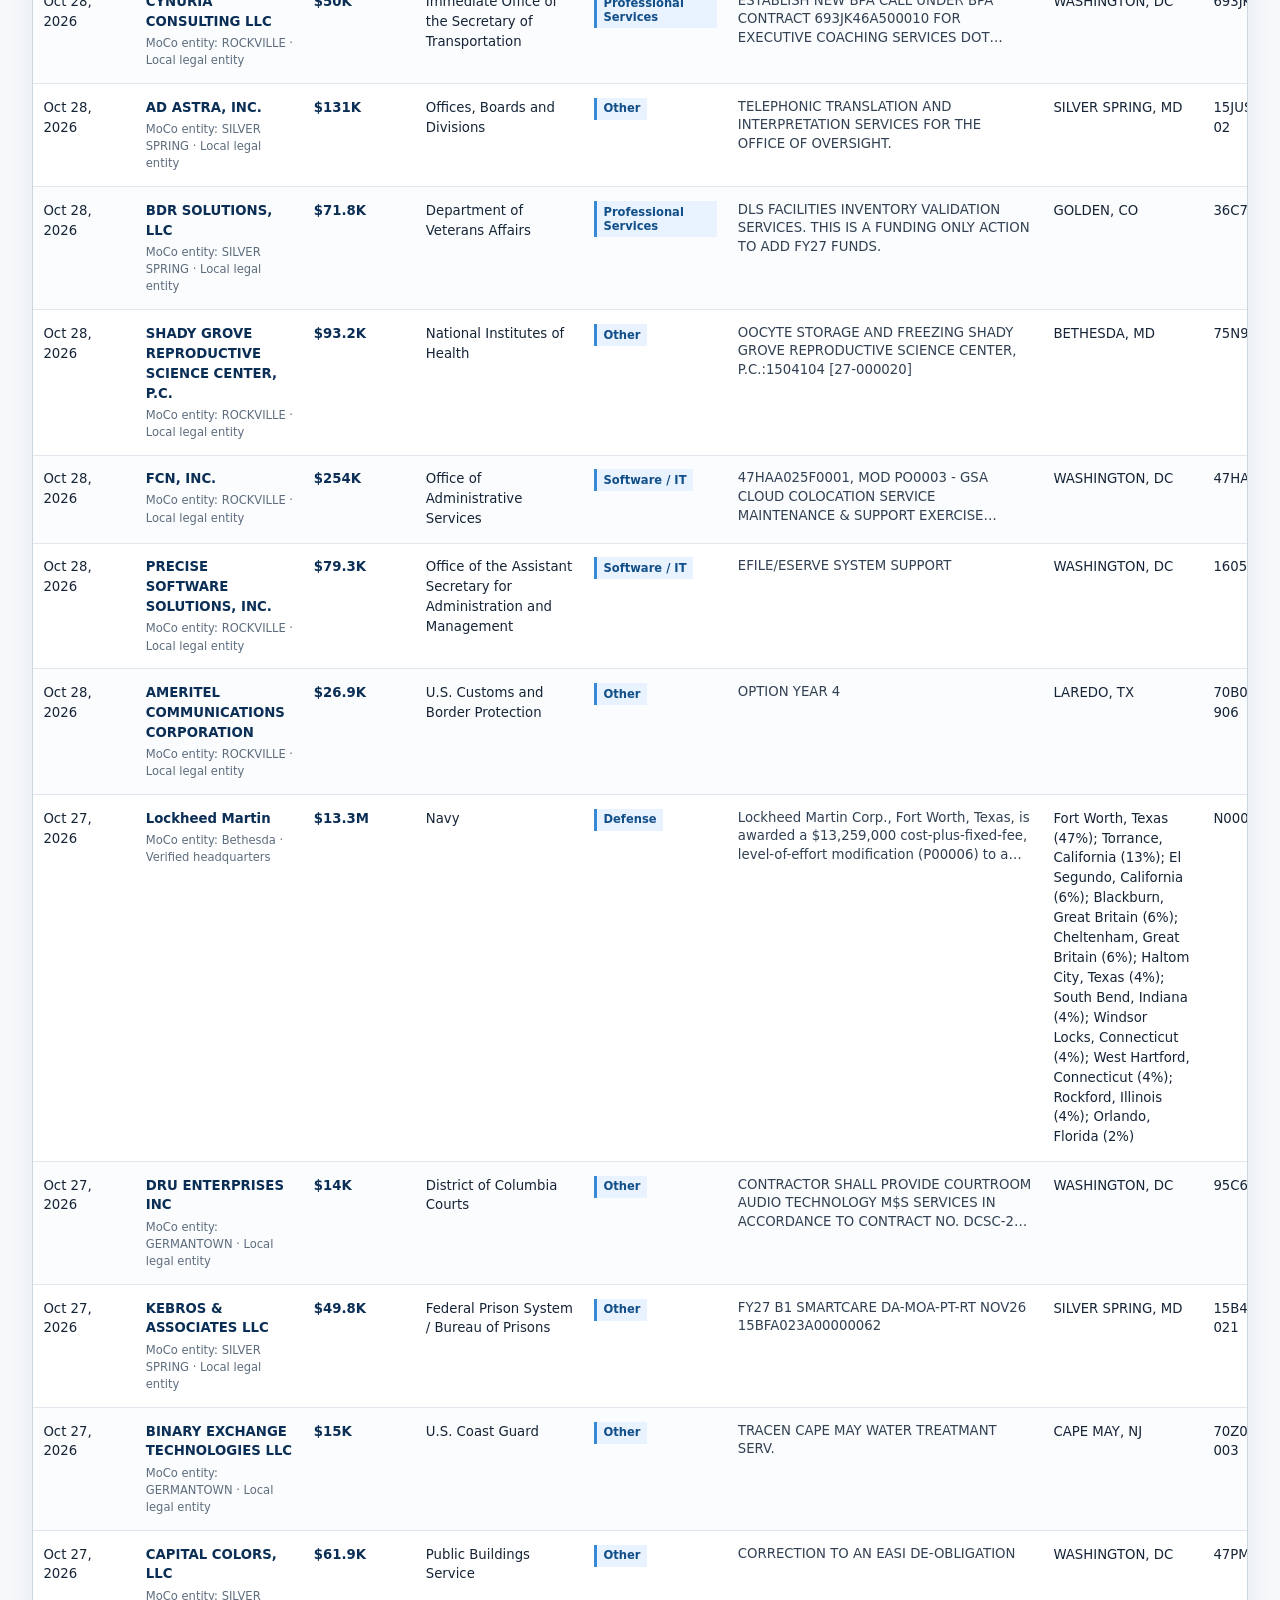
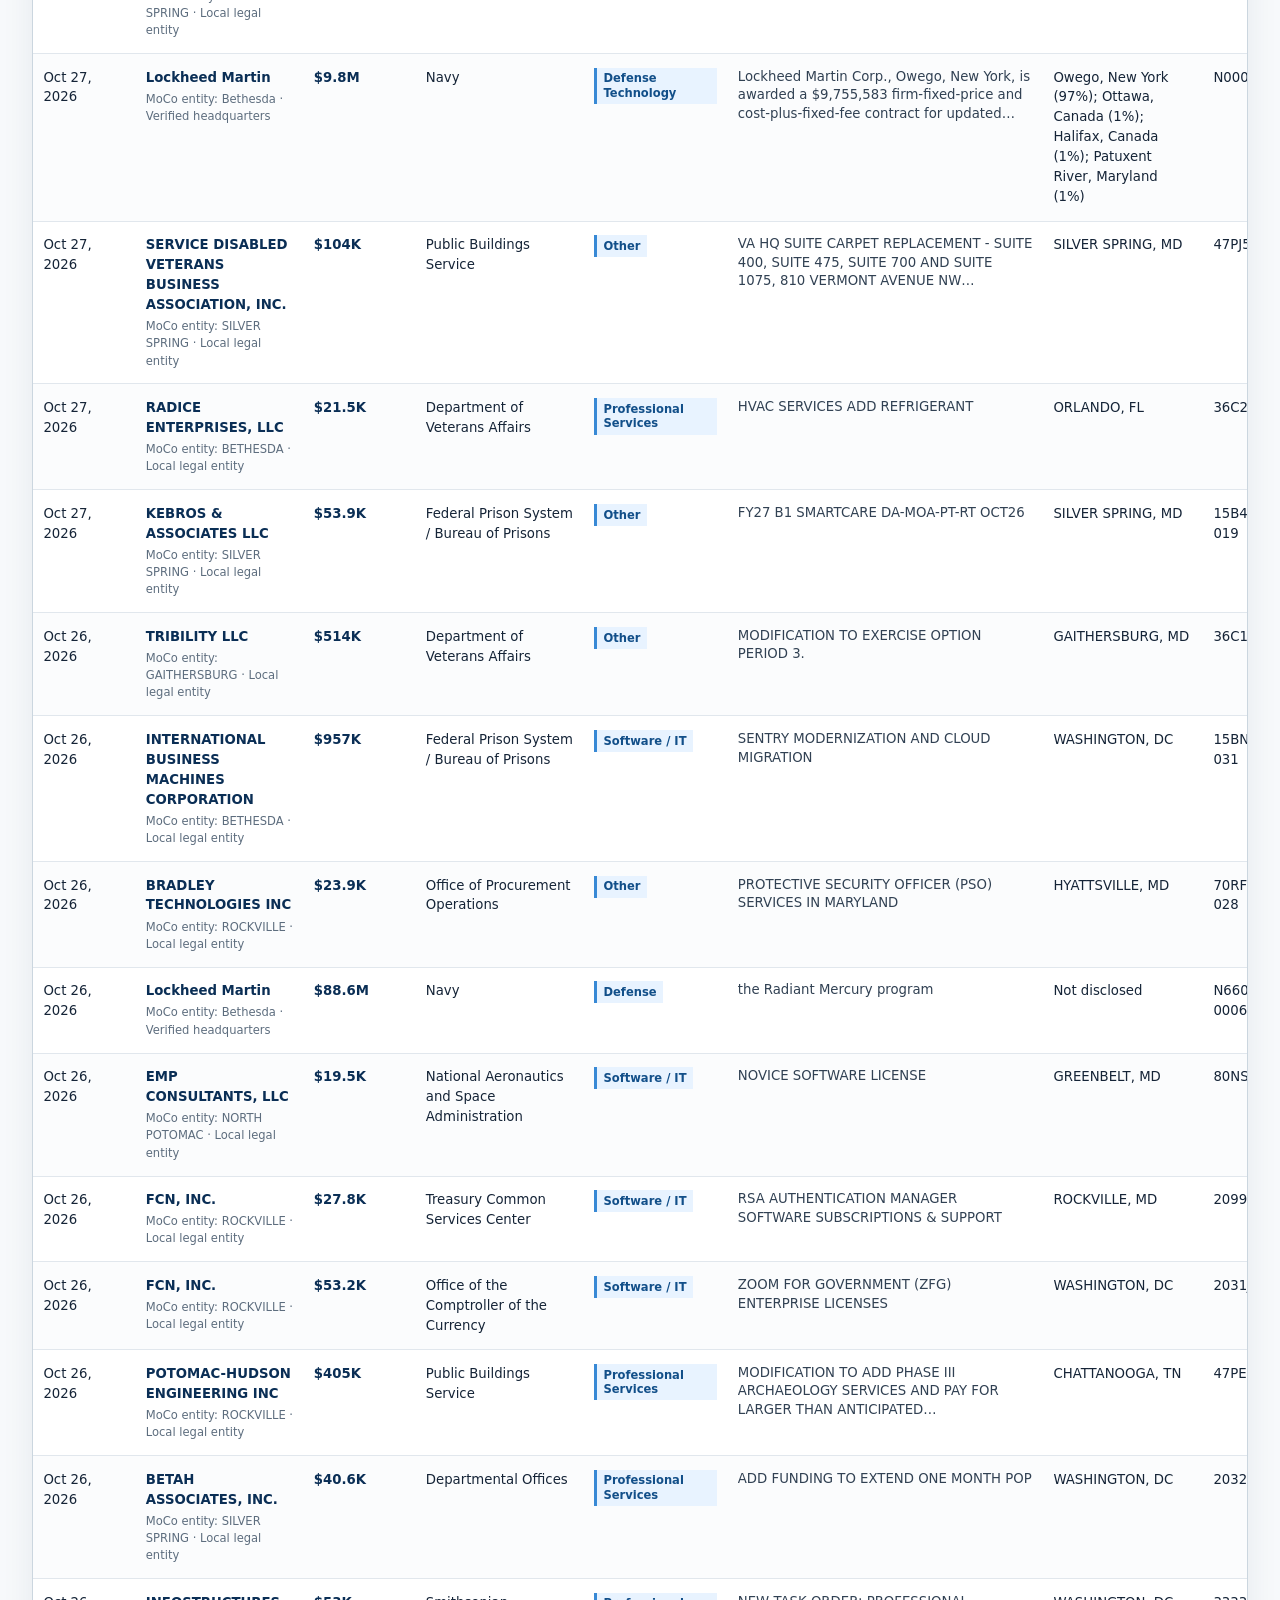
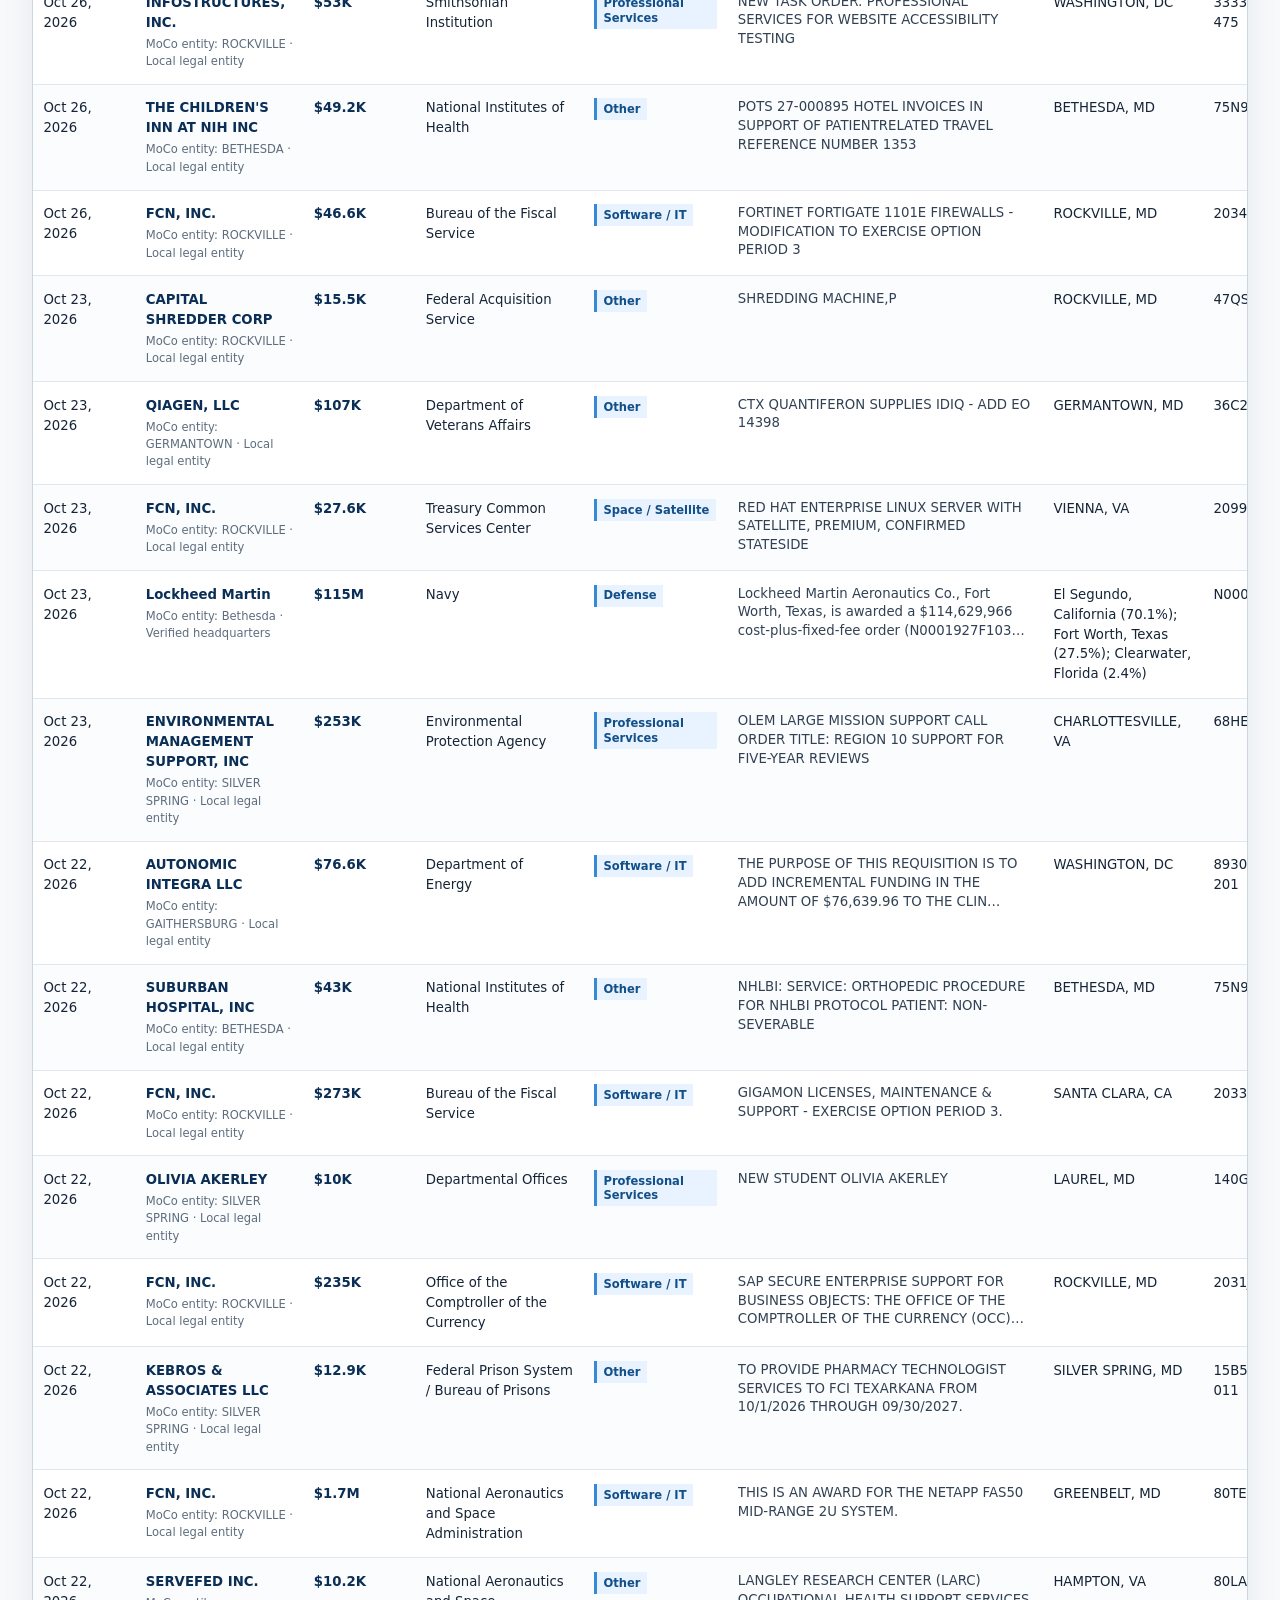
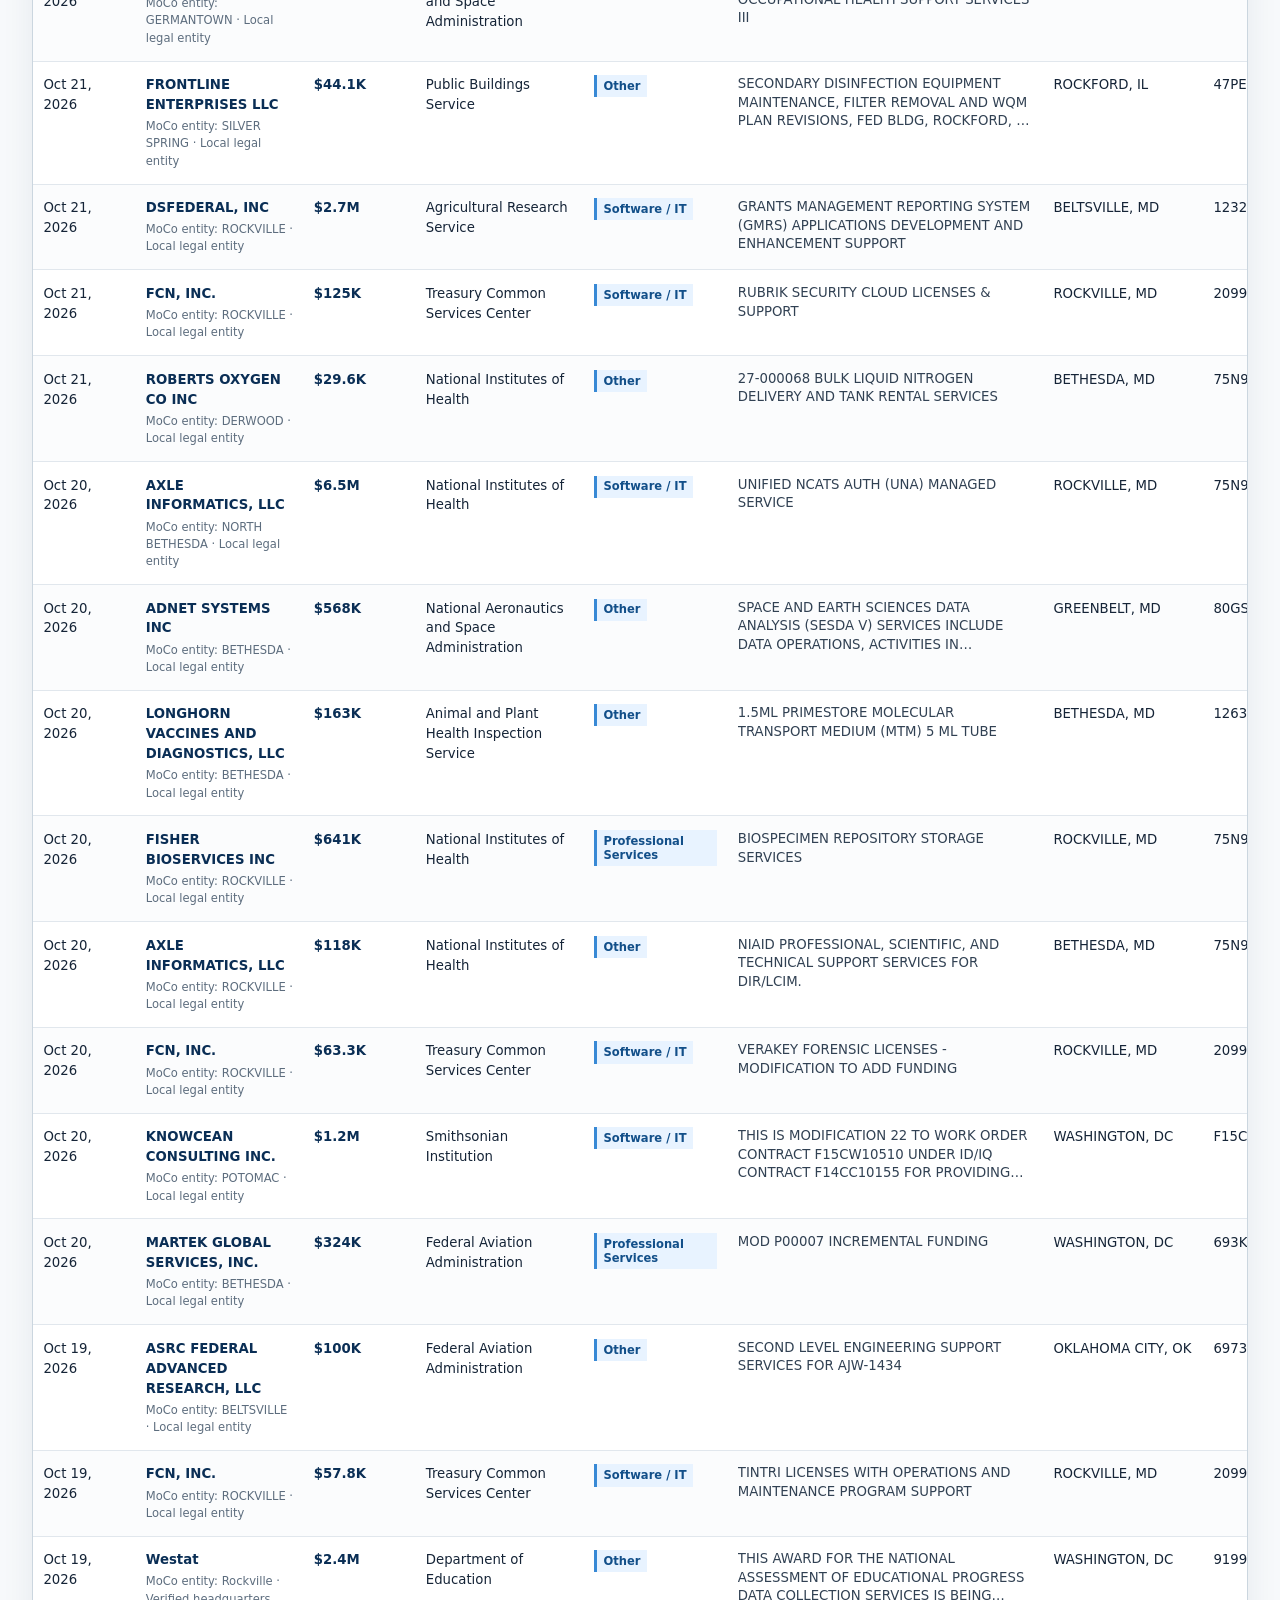
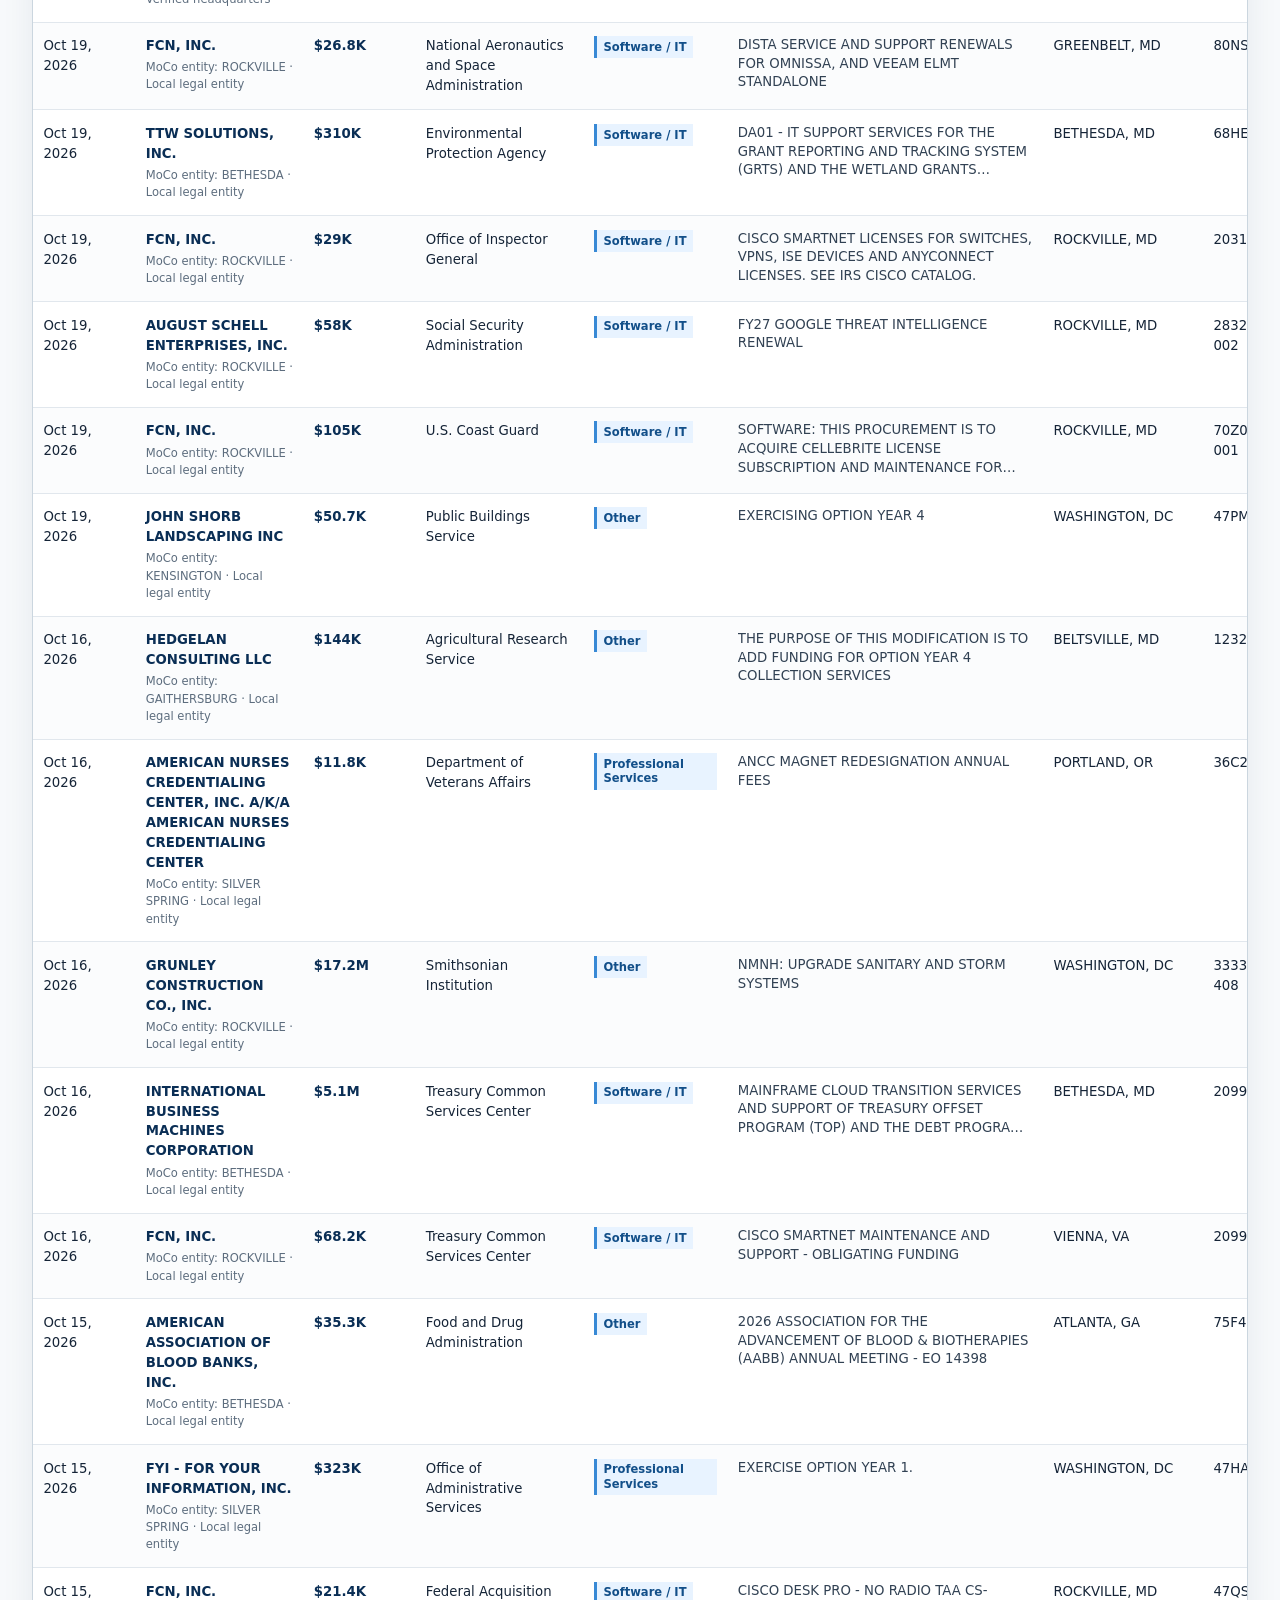
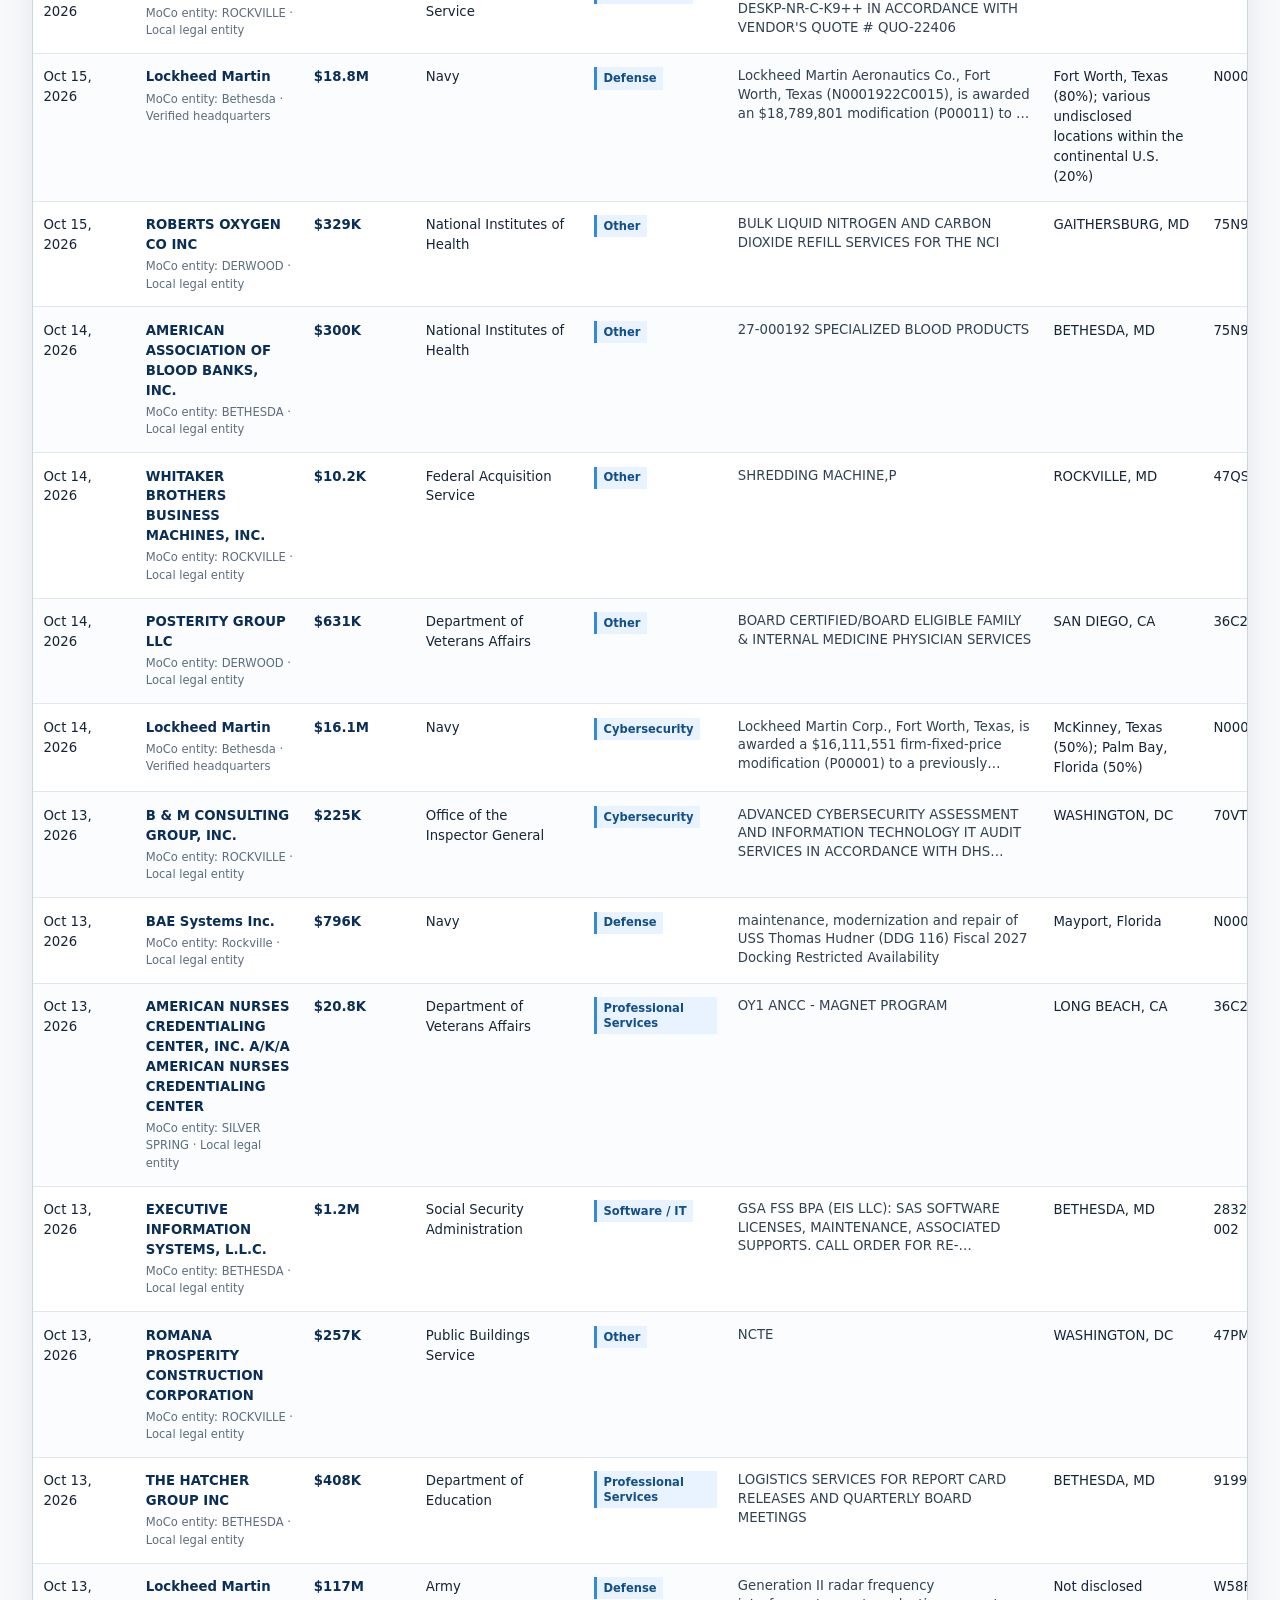
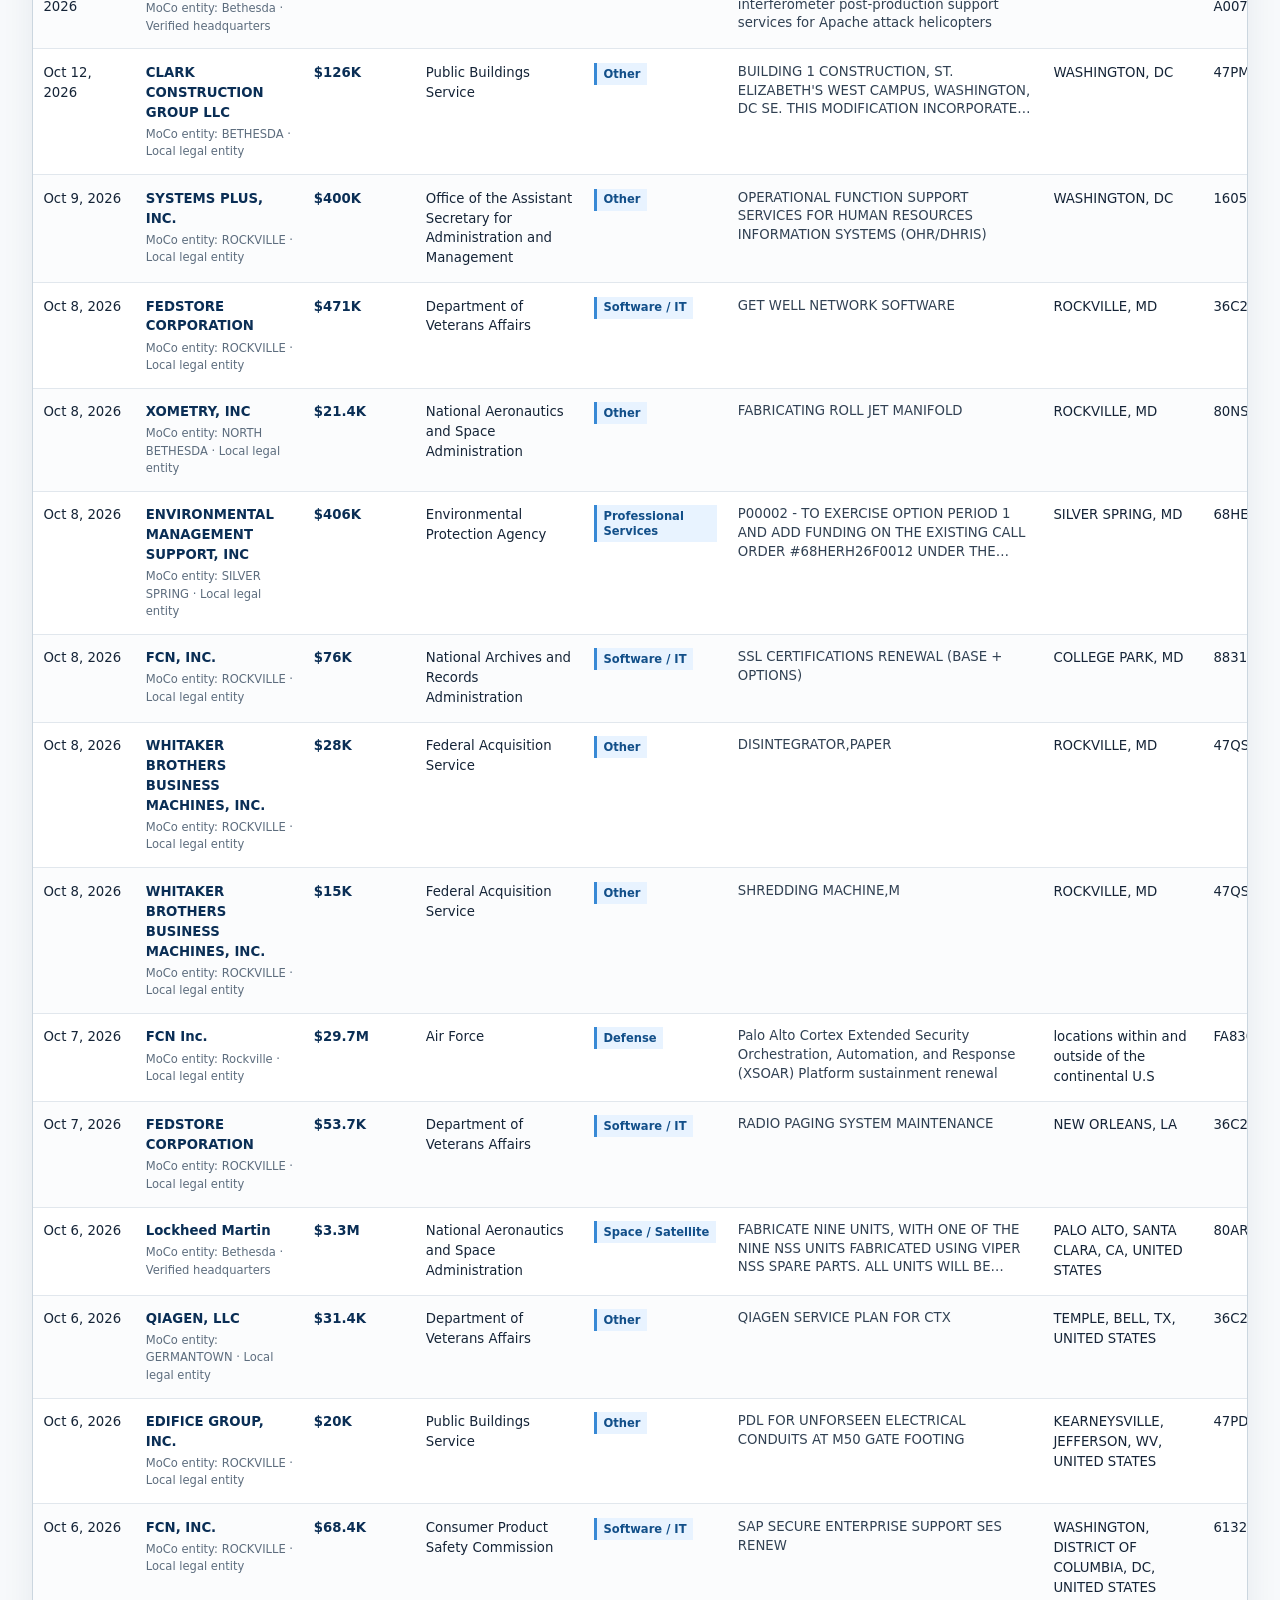
==== commit c96a0520: "Restrict CSV downloads to selected month" ====
--- a/site/index.html
+++ b/site/index.html
@@ -6,9 +6,9 @@
   <meta name="description" content="Search federal awards to companies headquartered in Montgomery County, Maryland.">
   <title>Montgomery County Federal Contract Tracker</title>
   <link rel="icon" type="image/svg+xml" href="data:image/svg+xml,%3Csvg xmlns='http://www.w3.org/2000/svg' viewBox='0 0 32 32'%3E%3Crect width='32' height='32' rx='7' fill='%230b2f57'/%3E%3Cpath d='M8 9h16v4H8zm2 6h12v9H10z' fill='%23fff'/%3E%3Cpath d='M14 18h4v6h-4z' fill='%232c85df'/%3E%3C/svg%3E">
-  <link rel="stylesheet" href="./styles.css?v=1.3.0">
-  <script src="./view-model.js?v=1.3.0" defer></script>
-  <script src="./app.js?v=1.3.0" defer></script>
+  <link rel="stylesheet" href="./styles.css?v=1.3.1">
+  <script src="./view-model.js?v=1.3.1" defer></script>
+  <script src="./app.js?v=1.3.1" defer></script>
 </head>
 <body>
   <a class="skip-link" href="#results">Skip to awards</a>
@@ -92,9 +92,7 @@
       <div class="results-heading">
         <div><p class="section-kicker" id="register-kicker">Award register</p><h2 id="result-count">Loading awards…</h2></div>
         <div class="download-actions">
-          <button class="secondary-button" id="download-filtered" type="button">Export filtered CSV</button>
-          <a class="secondary-button" id="download-csv" href="#" download>Download all CSV</a>
-          <a class="primary-button" id="download-json" href="#" download>Download JSON</a>
+          <a class="secondary-button" id="download-json" href="#" download>Download JSON archive</a>
         </div>
       </div>
 
@@ -112,7 +110,7 @@
             </select>
           </label>
           <label>Year<select id="export-year"></select></label>
-          <button class="primary-button" id="download-month" type="button">Export internal month</button>
+          <button class="primary-button" id="download-month" type="button">Download selected month CSV</button>
           <span id="monthly-export-count" aria-live="polite"></span>
         </div>
       </section>
